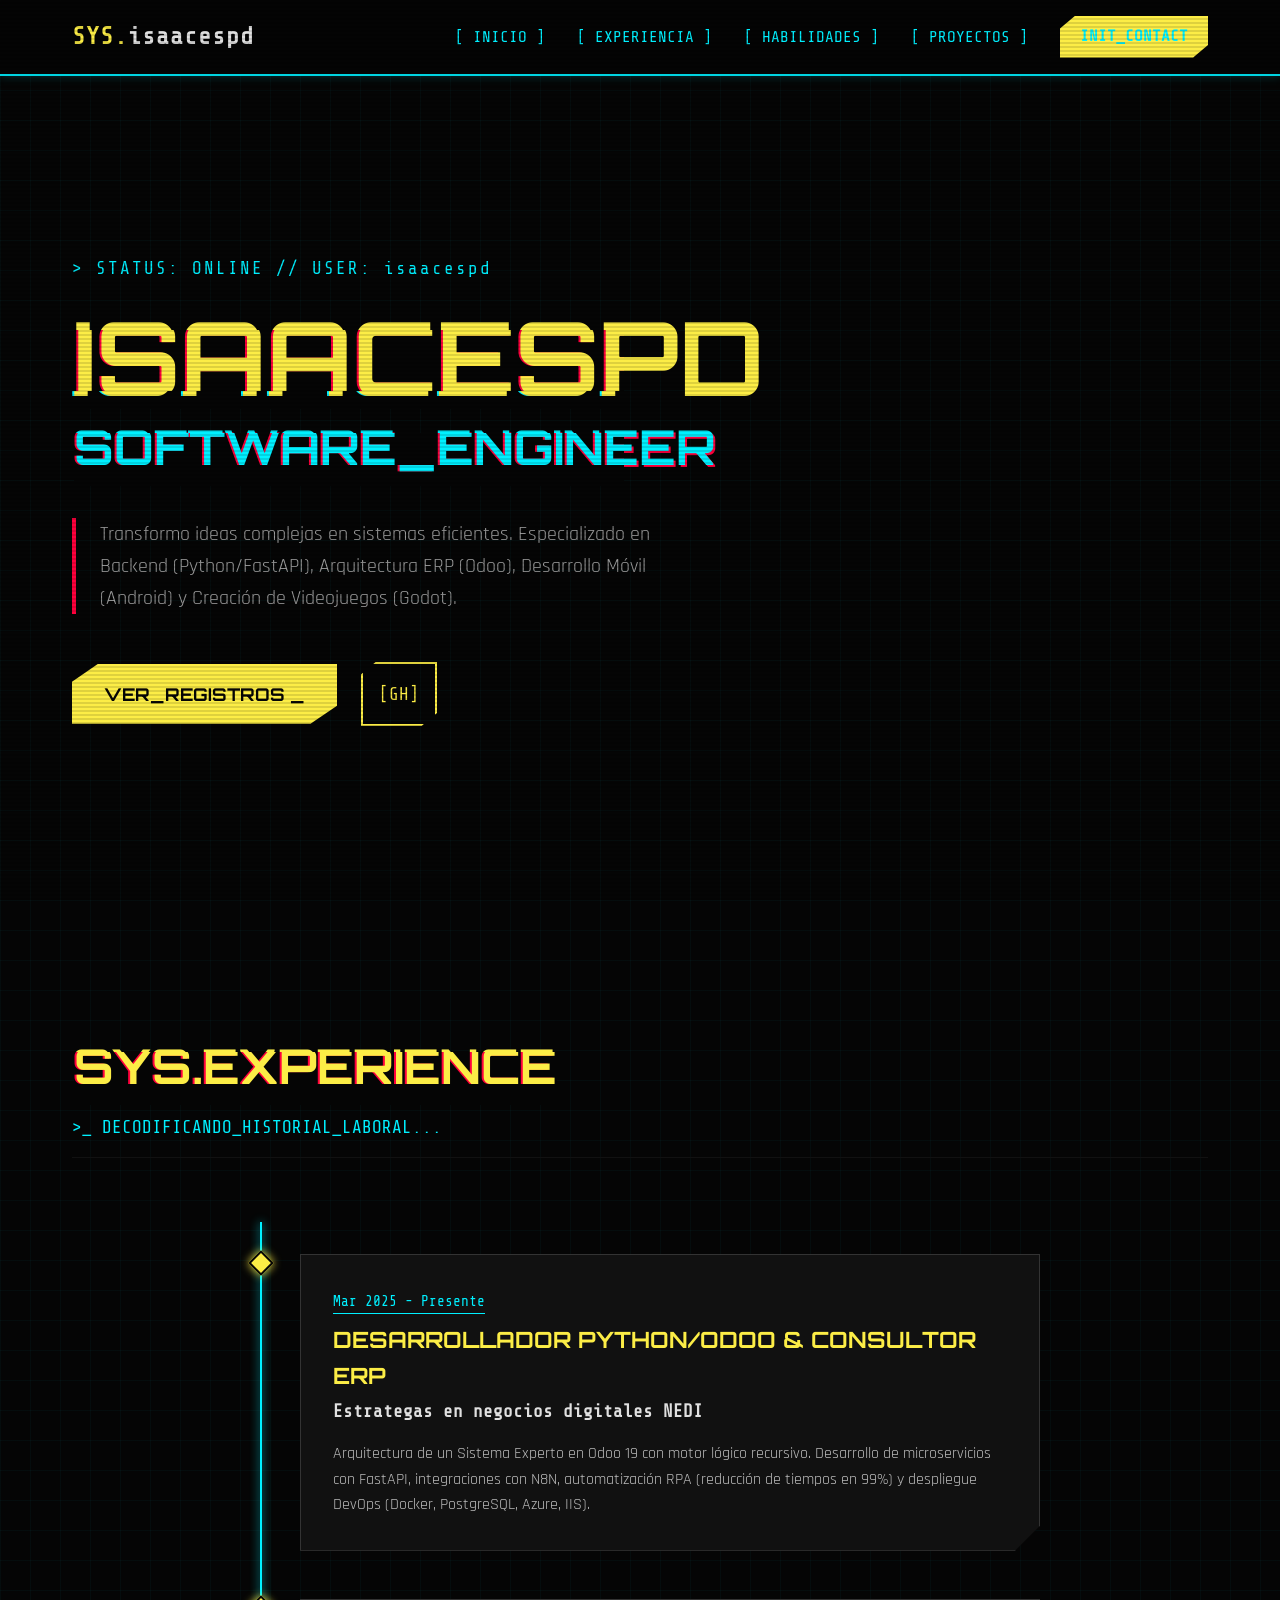
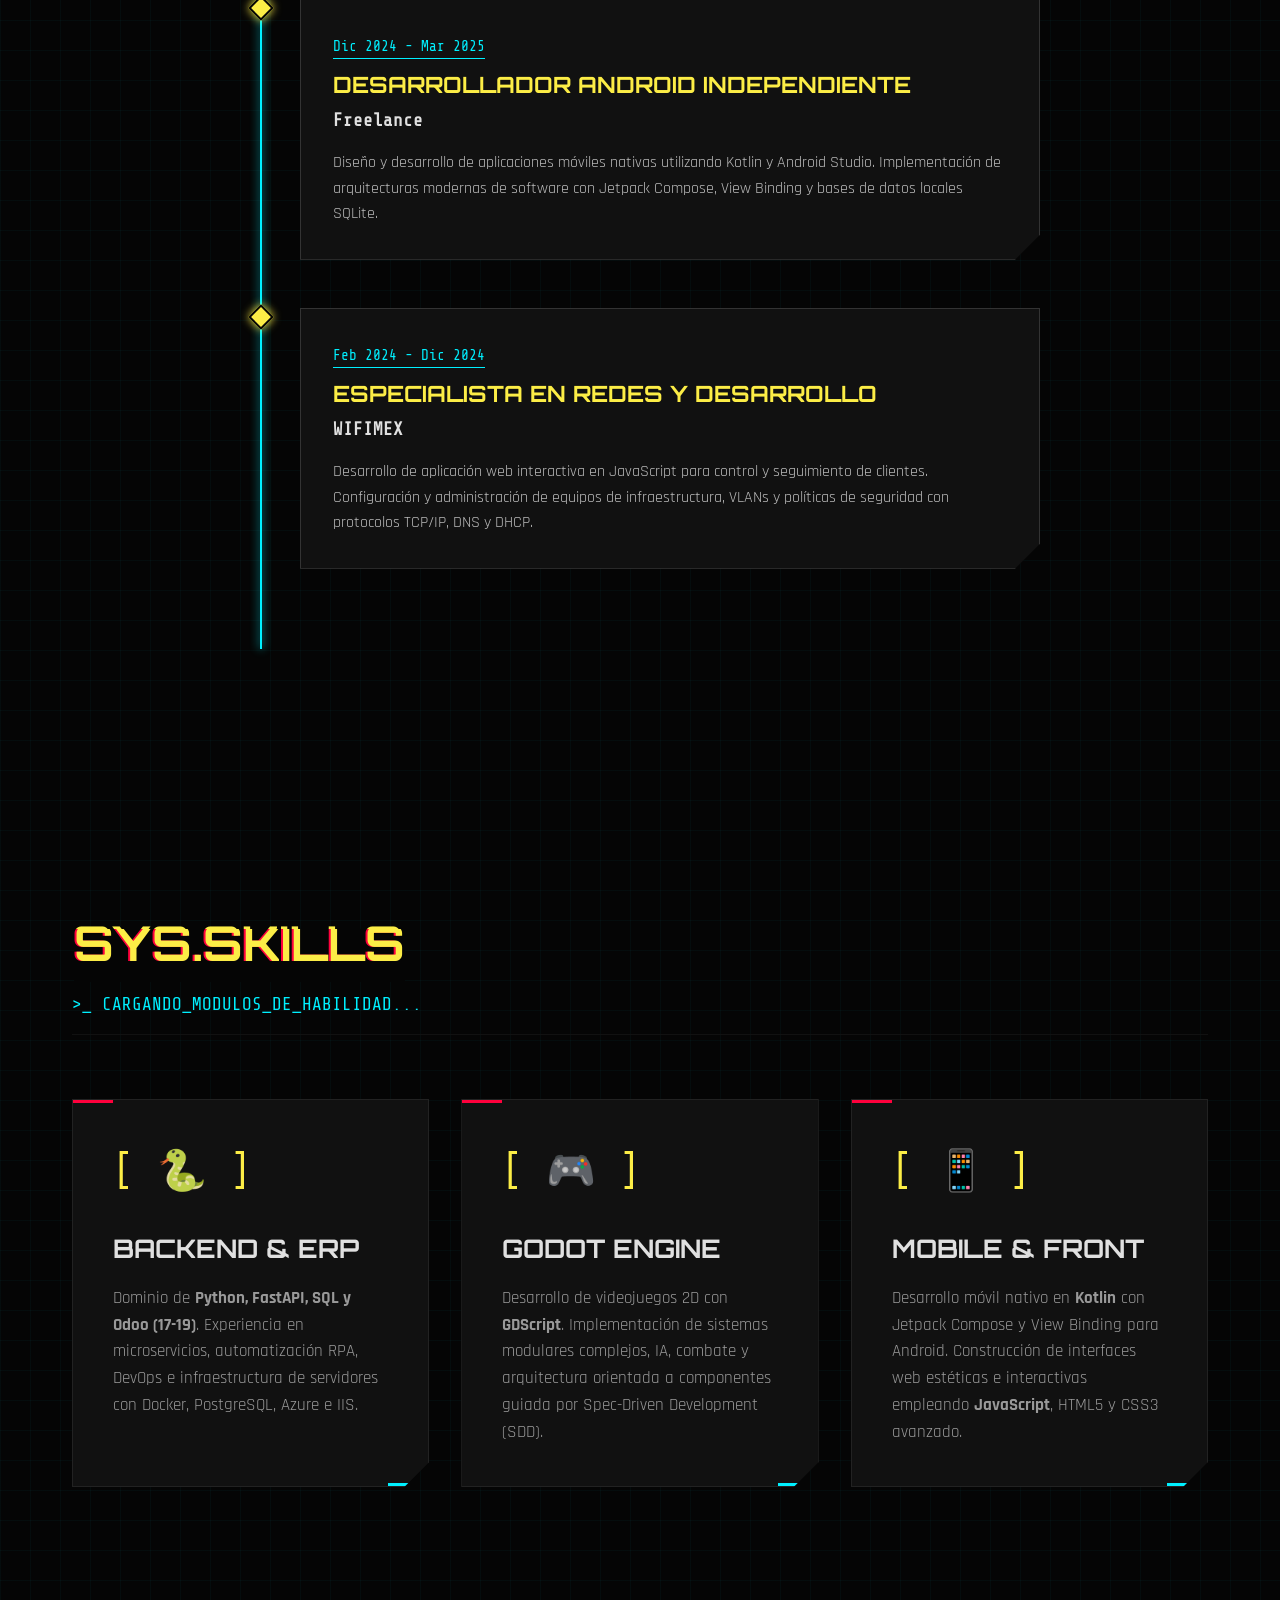
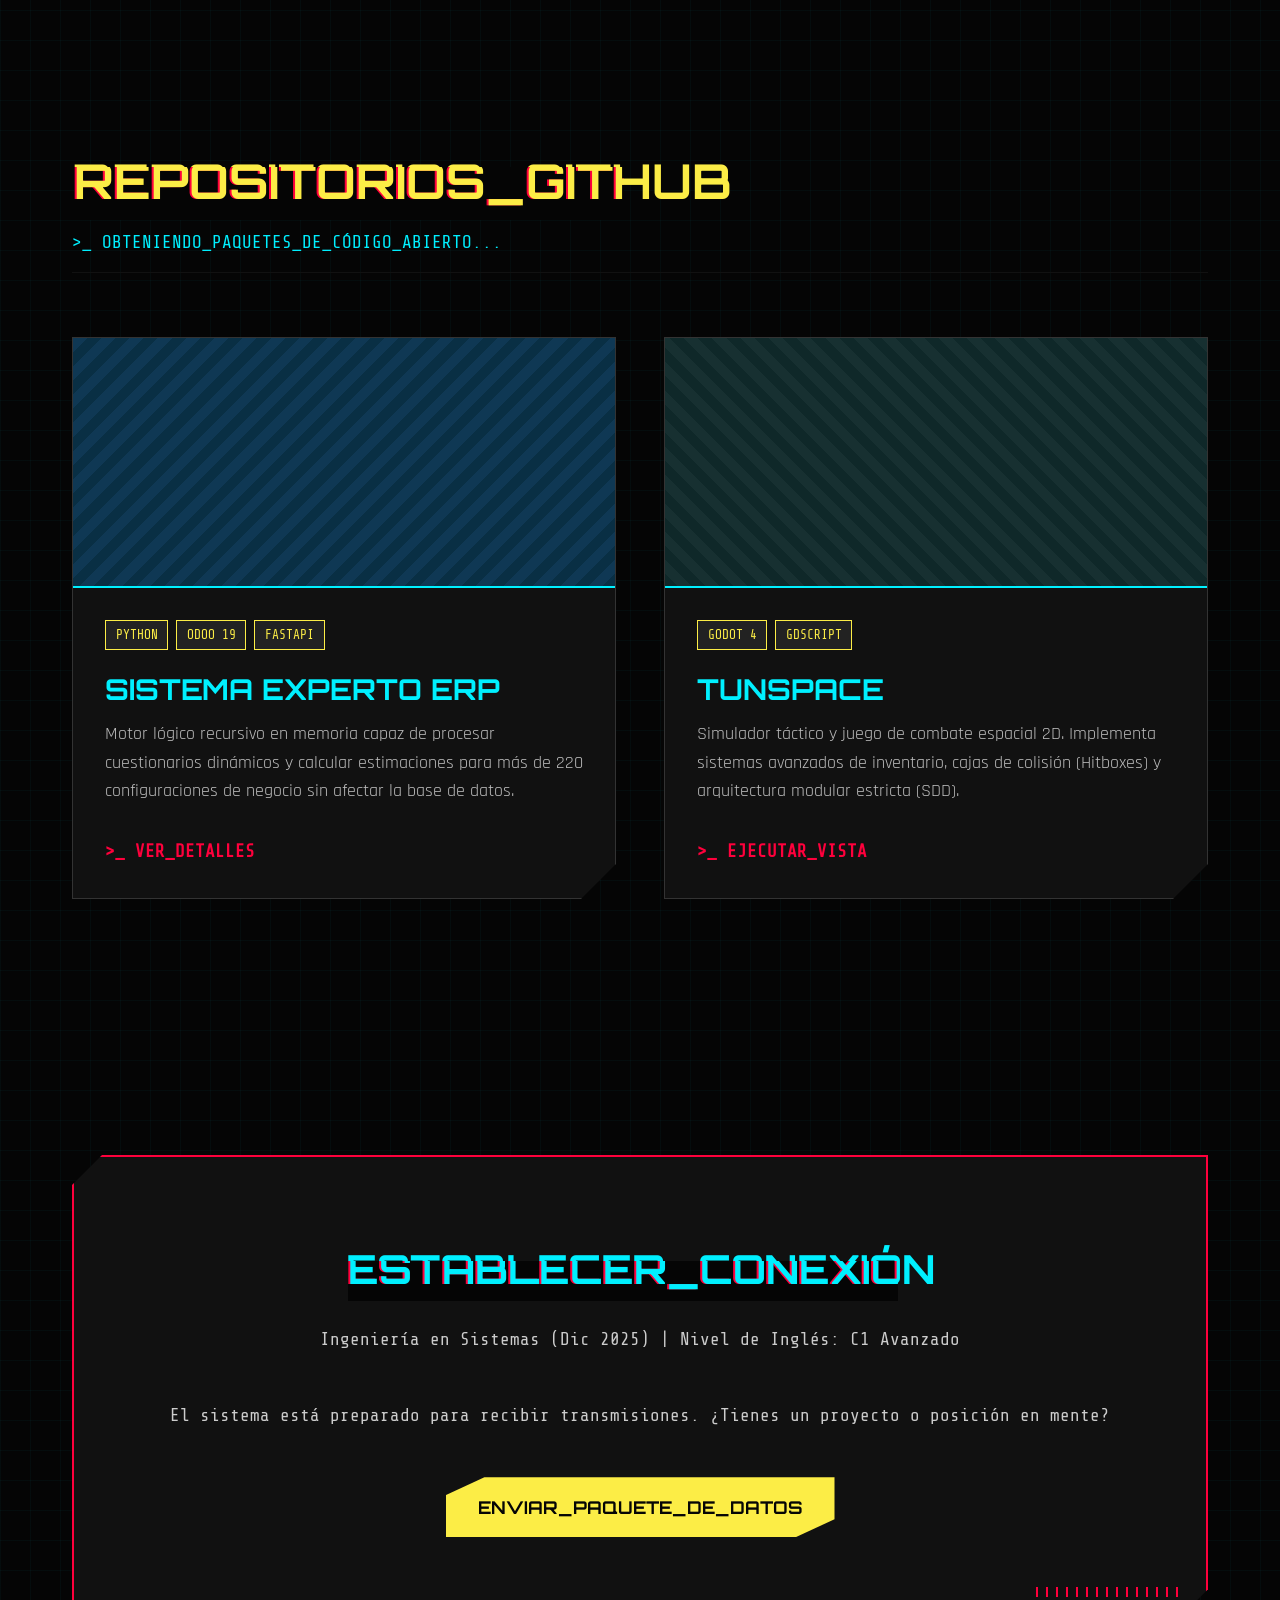
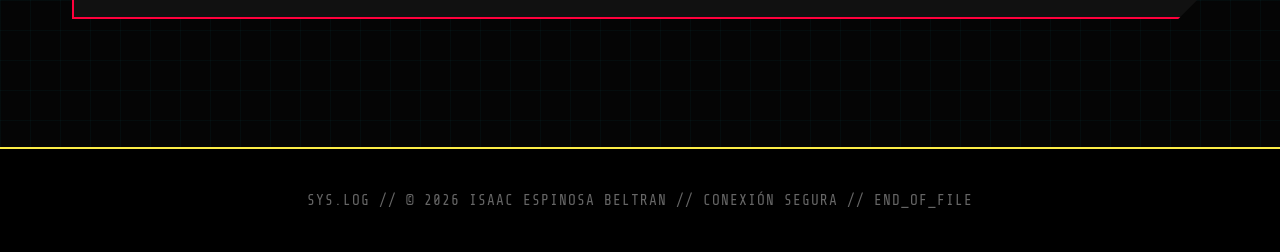
==== index.html @ fb13ff3a "Update GitHub profile link" ====
<!DOCTYPE html>
<html lang="es">
<head>
    <meta charset="UTF-8">
    <meta name="viewport" content="width=device-width, initial-scale=1.0">
    <title>Isaac Espinosa | SYS.PORTFOLIO</title>
    <meta name="description" content="Portafolio profesional de Isaac Espinosa Beltran, desarrollador de software. Cyberpunk edition.">
    <link rel="preconnect" href="https://fonts.googleapis.com">
    <link rel="preconnect" href="https://fonts.gstatic.com" crossorigin>
    <link href="https://fonts.googleapis.com/css2?family=Orbitron:wght@400;700;900&family=Rajdhani:wght@400;500;600;700&family=Share+Tech+Mono&display=swap" rel="stylesheet">
    <link rel="stylesheet" href="style.css">
</head>
<body>
    <!-- Overlay de terminal -->
    <div class="scanlines"></div>

    <!-- Navegación -->
    <nav class="navbar">
        <div class="nav-content">
            <a href="#" class="logo">SYS.<span>isaacespd</span></a>
            <ul class="nav-links">
                <li><a href="#inicio">[ INICIO ]</a></li>
                <li><a href="#experiencia">[ EXPERIENCIA ]</a></li>
                <li><a href="#habilidades">[ HABILIDADES ]</a></li>
                <li><a href="#proyectos">[ PROYECTOS ]</a></li>
                <li><a href="#contacto" class="btn-cyberpunk btn-small">INIT_CONTACT</a></li>
            </ul>
        </div>
    </nav>

    <main>
        <!-- Sección Hero -->
        <section id="inicio" class="hero">
            <div class="hero-content fade-in">
                <div class="terminal-badge">> STATUS: ONLINE // USER: isaacespd</div>
                <h1 class="hero-title glitch" data-text="isaacespd">isaacespd</h1>
                <h2 class="hero-subtitle glitch" data-text="Software_Engineer">Software_Engineer</h2>
                <p class="hero-desc">Transformo ideas complejas en sistemas eficientes. Especializado en Backend (Python/FastAPI), Arquitectura ERP (Odoo), Desarrollo Móvil (Android) y Creación de Videojuegos (Godot).</p>
                <div class="hero-actions">
                    <a href="#experiencia" class="btn-cyberpunk">VER_REGISTROS <span class="blinking-cursor">_</span></a>
                    <a href="https://github.com/Isaacespd" target="_blank" class="btn-icon">
                        [GH]
                    </a>
                </div>
            </div>
        </section>

        <!-- Sección Experiencia -->
        <section id="experiencia" class="section">
            <div class="section-header fade-in">
                <h2 class="glitch" data-text="SYS.EXPERIENCE">SYS.EXPERIENCE</h2>
                <p>>_ DECODIFICANDO_HISTORIAL_LABORAL...</p>
            </div>
            
            <div class="timeline">
                <!-- Exp 1 -->
                <div class="timeline-item fade-in">
                    <div class="timeline-dot"></div>
                    <div class="timeline-content">
                        <span class="timeline-date">Mar 2025 - Presente</span>
                        <h3>Desarrollador Python/Odoo & Consultor ERP</h3>
                        <h4>Estrategas en negocios digitales NEDI</h4>
                        <p>Arquitectura de un Sistema Experto en Odoo 19 con motor lógico recursivo. Desarrollo de microservicios con FastAPI, integraciones con N8N, automatización RPA (reducción de tiempos en 99%) y despliegue DevOps (Docker, PostgreSQL, Azure, IIS).</p>
                    </div>
                </div>
                
                <!-- Exp 2 -->
                <div class="timeline-item fade-in">
                    <div class="timeline-dot"></div>
                    <div class="timeline-content">
                        <span class="timeline-date">Dic 2024 - Mar 2025</span>
                        <h3>Desarrollador Android Independiente</h3>
                        <h4>Freelance</h4>
                        <p>Diseño y desarrollo de aplicaciones móviles nativas utilizando Kotlin y Android Studio. Implementación de arquitecturas modernas de software con Jetpack Compose, View Binding y bases de datos locales SQLite.</p>
                    </div>
                </div>

                <!-- Exp 3 -->
                <div class="timeline-item fade-in">
                    <div class="timeline-dot"></div>
                    <div class="timeline-content">
                        <span class="timeline-date">Feb 2024 - Dic 2024</span>
                        <h3>Especialista en Redes y Desarrollo</h3>
                        <h4>WIFIMEX</h4>
                        <p>Desarrollo de aplicación web interactiva en JavaScript para control y seguimiento de clientes. Configuración y administración de equipos de infraestructura, VLANs y políticas de seguridad con protocolos TCP/IP, DNS y DHCP.</p>
                    </div>
                </div>
            </div>
        </section>

        <!-- Sección Habilidades -->
        <section id="habilidades" class="section">
            <div class="section-header fade-in">
                <h2 class="glitch" data-text="SYS.SKILLS">SYS.SKILLS</h2>
                <p>>_ CARGANDO_MODULOS_DE_HABILIDAD...</p>
            </div>
            
            <div class="skills-grid">
                <div class="skill-card fade-in">
                    <div class="card-deco-top"></div>
                    <div class="skill-icon">[ 🐍 ]</div>
                    <h3>Backend & ERP</h3>
                    <p>Dominio de <strong>Python, FastAPI, SQL y Odoo (17-19)</strong>. Experiencia en microservicios, automatización RPA, DevOps e infraestructura de servidores con Docker, PostgreSQL, Azure e IIS.</p>
                    <div class="card-deco-bottom"></div>
                </div>
                <div class="skill-card fade-in" style="transition-delay: 0.1s;">
                    <div class="card-deco-top"></div>
                    <div class="skill-icon">[ 🎮 ]</div>
                    <h3>Godot Engine</h3>
                    <p>Desarrollo de videojuegos 2D con <strong>GDScript</strong>. Implementación de sistemas modulares complejos, IA, combate y arquitectura orientada a componentes guiada por Spec-Driven Development (SDD).</p>
                    <div class="card-deco-bottom"></div>
                </div>
                <div class="skill-card fade-in" style="transition-delay: 0.2s;">
                    <div class="card-deco-top"></div>
                    <div class="skill-icon">[ 📱 ]</div>
                    <h3>Mobile & Front</h3>
                    <p>Desarrollo móvil nativo en <strong>Kotlin</strong> con Jetpack Compose y View Binding para Android. Construcción de interfaces web estéticas e interactivas empleando <strong>JavaScript</strong>, HTML5 y CSS3 avanzado.</p>
                    <div class="card-deco-bottom"></div>
                </div>
            </div>
        </section>

        <!-- Sección Proyectos -->
        <section id="proyectos" class="section">
            <div class="section-header fade-in">
                <h2 class="glitch" data-text="REPOSITORIOS_GITHUB">REPOSITORIOS_GITHUB</h2>
                <p>>_ OBTENIENDO_PAQUETES_DE_CÓDIGO_ABIERTO...</p>
            </div>
            
            <div class="projects-grid">
                <!-- Proyecto 1 (Odoo) -->
                <div class="project-card fade-in">
                    <div class="project-img bg-cyberpunk-alt">
                        <div class="overlay-scan"></div>
                    </div>
                    <div class="project-info">
                        <div class="project-tags">
                            <span class="tag">PYTHON</span>
                            <span class="tag">ODOO 19</span>
                            <span class="tag">FASTAPI</span>
                        </div>
                        <h3>Sistema Experto ERP</h3>
                        <p>Motor lógico recursivo en memoria capaz de procesar cuestionarios dinámicos y calcular estimaciones para más de 220 configuraciones de negocio sin afectar la base de datos.</p>
                        <a href="#experiencia" class="project-link">>_ VER_DETALLES</a>
                    </div>
                </div>

                <!-- Proyecto 2 (Tunspace) -->
                <div class="project-card fade-in" style="transition-delay: 0.1s;">
                    <div class="project-img bg-cyberpunk">
                        <div class="overlay-scan"></div>
                    </div>
                    <div class="project-info">
                        <div class="project-tags">
                            <span class="tag">GODOT 4</span>
                            <span class="tag">GDSCRIPT</span>
                        </div>
                        <h3>Tunspace</h3>
                        <p>Simulador táctico y juego de combate espacial 2D. Implementa sistemas avanzados de inventario, cajas de colisión (Hitboxes) y arquitectura modular estricta (SDD).</p>
                        <a href="https://github.com/" target="_blank" class="project-link">>_ EJECUTAR_VISTA</a>
                    </div>
                </div>
            </div>
        </section>

        <!-- Sección Contacto -->
        <section id="contacto" class="section">
            <div class="contact-card fade-in">
                <h2 class="glitch" data-text="ESTABLECER_CONEXIÓN">ESTABLECER_CONEXIÓN</h2>
                <p>Ingeniería en Sistemas (Dic 2025) | Nivel de Inglés: C1 Avanzado</p>
                <p>El sistema está preparado para recibir transmisiones. ¿Tienes un proyecto o posición en mente?</p>
                <a href="mailto:isaacespinosabel@gmail.com" class="btn-cyberpunk">ENVIAR_PAQUETE_DE_DATOS</a>
                <div class="deco-lines"></div>
            </div>
        </section>
    </main>

    <footer>
        <p>SYS.LOG // &copy; 2026 ISAAC ESPINOSA BELTRAN // CONEXIÓN SEGURA // END_OF_FILE</p>
    </footer>

    <script src="script.js"></script>
</body>
</html>
---- style.css ----
:root {
    /* Paleta Cyberpunk */
    --cp-yellow: #fced46; /* Cyberpunk Yellow */
    --cp-blue: #00f0ff; /* Neon Blue */
    --cp-red: #ff003c;  /* Neon Red/Pink */
    --cp-dark: #050505; /* Black */
    --cp-gray: #111111;
    --cp-text: #e0e0e0;
    
    /* Tipografías */
    --font-heading: 'Orbitron', sans-serif;
    --font-body: 'Rajdhani', sans-serif;
    --font-mono: 'Share Tech Mono', monospace;
    
    --transition: all 0.25s ease-out;
}

* {
    margin: 0;
    padding: 0;
    box-sizing: border-box;
}

html {
    scroll-behavior: smooth;
    background-color: var(--cp-dark);
}

body {
    background-color: var(--cp-dark);
    color: var(--cp-text);
    font-family: var(--font-body);
    font-size: 1.1rem;
    line-height: 1.6;
    overflow-x: hidden;
    position: relative;
    /* Patrón de cuadrícula de fondo */
    background-image: 
        linear-gradient(rgba(0, 240, 255, 0.03) 1px, transparent 1px),
        linear-gradient(90deg, rgba(0, 240, 255, 0.03) 1px, transparent 1px);
    background-size: 30px 30px;
}

/* Efecto de TV CTR (Scanlines) */
.scanlines {
    position: fixed;
    top: 0;
    left: 0;
    width: 100vw;
    height: 100vh;
    background: linear-gradient(to bottom, rgba(255,255,255,0), rgba(255,255,255,0) 50%, rgba(0,0,0,0.15) 50%, rgba(0,0,0,0.15));
    background-size: 100% 4px;
    z-index: 9999;
    pointer-events: none;
    opacity: 0.8;
}

/* Tipografía Básica */
h1, h2, h3 {
    font-family: var(--font-heading);
    text-transform: uppercase;
    color: var(--cp-text);
}

/* Efecto Glitch para Texto */
.glitch {
    position: relative;
    display: inline-block;
}

.glitch::before, .glitch::after {
    content: attr(data-text);
    position: absolute;
    top: 0;
    left: 0;
    width: 100%;
    height: 100%;
    background: var(--cp-dark);
}

.glitch::before {
    left: 2px;
    text-shadow: -2px 0 var(--cp-red);
    clip: rect(24px, 550px, 90px, 0);
    animation: glitch-anim 3s infinite linear alternate-reverse;
}

.glitch::after {
    left: -2px;
    text-shadow: -2px 0 var(--cp-blue);
    clip: rect(85px, 550px, 140px, 0);
    animation: glitch-anim 2.5s infinite linear alternate-reverse;
}

@keyframes glitch-anim {
    0% { clip: rect(20px, 9999px, 91px, 0); }
    5% { clip: rect(62px, 9999px, 12px, 0); }
    10% { clip: rect(100px, 9999px, 83px, 0); }
    15% { clip: rect(4px, 9999px, 10px, 0); }
    20% { clip: rect(72px, 9999px, 35px, 0); }
    25% { clip: rect(100px, 9999px, 53px, 0); }
    30% { clip: rect(25px, 9999px, 20px, 0); }
    35% { clip: rect(49px, 9999px, 60px, 0); }
    40% { clip: rect(12px, 9999px, 73px, 0); }
    45% { clip: rect(85px, 9999px, 2px, 0); }
    50% { clip: rect(51px, 9999px, 93px, 0); }
    55% { clip: rect(31px, 9999px, 12px, 0); }
    60% { clip: rect(74px, 9999px, 50px, 0); }
    65% { clip: rect(6px, 9999px, 85px, 0); }
    70% { clip: rect(43px, 9999px, 23px, 0); }
    75% { clip: rect(98px, 9999px, 18px, 0); }
    80% { clip: rect(15px, 9999px, 72px, 0); }
    85% { clip: rect(55px, 9999px, 49px, 0); }
    90% { clip: rect(100px, 9999px, 30px, 0); }
    95% { clip: rect(33px, 9999px, 55px, 0); }
    100% { clip: rect(66px, 9999px, 70px, 0); }
}

/* Barra de Navegación */
.navbar {
    position: fixed;
    top: 0;
    left: 0;
    width: 100%;
    padding: 1rem 0;
    z-index: 1000;
    background: rgba(5, 5, 5, 0.95);
    border-bottom: 2px solid var(--cp-blue);
    box-shadow: 0 0 10px rgba(0, 240, 255, 0.2);
}

.nav-content {
    max-width: 1200px;
    margin: 0 auto;
    padding: 0 2rem;
    display: flex;
    justify-content: space-between;
    align-items: center;
}

.logo {
    font-family: var(--font-mono);
    font-size: 1.5rem;
    font-weight: 700;
    color: var(--cp-yellow);
    text-decoration: none;
    letter-spacing: 1px;
}

.logo span {
    color: var(--cp-text);
}

.nav-links {
    display: flex;
    gap: 2rem;
    list-style: none;
    align-items: center;
}

.nav-links a {
    font-family: var(--font-mono);
    color: var(--cp-blue);
    text-decoration: none;
    font-size: 1rem;
    transition: var(--transition);
}

.nav-links a:hover {
    color: var(--cp-yellow);
    text-shadow: 0 0 8px var(--cp-yellow);
}

/* Botones Cyberpunk con Clip-Path */
.btn-cyberpunk {
    display: inline-block;
    padding: 1rem 2rem;
    font-family: var(--font-heading);
    font-weight: 700;
    font-size: 1.1rem;
    color: var(--cp-dark);
    background-color: var(--cp-yellow);
    text-decoration: none;
    text-transform: uppercase;
    position: relative;
    border: none;
    cursor: pointer;
    clip-path: polygon(10% 0, 100% 0, 100% 70%, 90% 100%, 0 100%, 0 30%);
    transition: background-color 0.2s ease, transform 0.2s ease;
}

.btn-cyberpunk:hover {
    background-color: var(--cp-blue);
    transform: translate(-2px, -2px);
}

.btn-small {
    padding: 0.5rem 1.25rem;
    font-size: 0.9rem;
}

/* Decoración pseudo-elemento del botón */
.btn-cyberpunk::after {
    content: 'R26';
    position: absolute;
    bottom: -15px;
    right: 0;
    font-family: var(--font-mono);
    font-size: 0.6rem;
    color: var(--cp-yellow);
}

.btn-icon {
    display: inline-flex;
    align-items: center;
    justify-content: center;
    padding: 1rem;
    font-family: var(--font-mono);
    color: var(--cp-yellow);
    background: transparent;
    border: 2px solid var(--cp-yellow);
    text-decoration: none;
    clip-path: polygon(20% 0, 100% 0, 100% 80%, 80% 100%, 0 100%, 0 20%);
    transition: var(--transition);
}

.btn-icon:hover {
    background: var(--cp-yellow);
    color: var(--cp-dark);
}

/* Layout Principal */
main {
    max-width: 1200px;
    margin: 0 auto;
    padding: 0 2rem;
}

.section {
    padding: 8rem 0;
    position: relative;
}

/* Sección Hero */
.hero {
    min-height: 100vh;
    display: flex;
    align-items: center;
    padding-top: 5rem;
    position: relative;
}

.hero-content {
    max-width: 800px;
    position: relative;
    z-index: 10;
}

.terminal-badge {
    font-family: var(--font-mono);
    color: var(--cp-blue);
    margin-bottom: 1.5rem;
    font-size: 1.1rem;
    letter-spacing: 2px;
}

.hero-title {
    font-size: clamp(4rem, 8vw, 6.5rem);
    color: var(--cp-yellow);
    margin-bottom: 0;
    line-height: 1;
}

.hero-subtitle {
    font-size: clamp(2rem, 4vw, 3rem);
    color: var(--cp-blue);
    margin-bottom: 2rem;
    text-shadow: 2px 2px 0px var(--cp-red);
}

.hero-desc {
    font-size: 1.25rem;
    color: #a0a0a0;
    margin-bottom: 3rem;
    max-width: 600px;
    border-left: 4px solid var(--cp-red);
    padding-left: 1.5rem;
}

.hero-actions {
    display: flex;
    gap: 1.5rem;
    align-items: center;
}

.blinking-cursor {
    animation: blink 1s step-end infinite;
}

@keyframes blink {
    50% { opacity: 0; }
}

/* Sección Habilidades */
.section-header {
    margin-bottom: 4rem;
    border-bottom: 1px solid var(--cp-gray);
    padding-bottom: 1rem;
}

.section-header h2 {
    font-size: 3rem;
    color: var(--cp-yellow);
}

.section-header p {
    font-family: var(--font-mono);
    color: var(--cp-blue);
    margin-top: 0.5rem;
    font-size: 1.1rem;
}

.skills-grid {
    display: grid;
    grid-template-columns: repeat(auto-fit, minmax(300px, 1fr));
    gap: 2rem;
}

.skill-card {
    background: var(--cp-gray);
    padding: 2.5rem;
    position: relative;
    border: 1px solid #222;
    clip-path: polygon(0 0, 100% 0, 100% calc(100% - 25px), calc(100% - 25px) 100%, 0 100%);
    transition: var(--transition);
}

.skill-card:hover {
    border-color: var(--cp-blue);
    background: #151515;
    box-shadow: inset 0 0 15px rgba(0, 240, 255, 0.1);
}

.card-deco-top {
    position: absolute;
    top: 0; left: 0; width: 40px; height: 3px;
    background: var(--cp-red);
}

.card-deco-bottom {
    position: absolute;
    bottom: 0; right: 0; width: 40px; height: 3px;
    background: var(--cp-blue);
}

.skill-icon {
    font-family: var(--font-mono);
    font-size: 2.5rem;
    color: var(--cp-yellow);
    margin-bottom: 1.5rem;
}

.skill-card h3 {
    font-size: 1.6rem;
    margin-bottom: 1rem;
    color: var(--cp-text);
}

.skill-card p {
    color: #999;
    font-size: 1.05rem;
}

/* Sección Proyectos */
.projects-grid {
    display: grid;
    grid-template-columns: repeat(auto-fit, minmax(400px, 1fr));
    gap: 3rem;
}

.project-card {
    background: var(--cp-gray);
    position: relative;
    border: 1px solid #333;
    clip-path: polygon(0 0, 100% 0, 100% calc(100% - 35px), calc(100% - 35px) 100%, 0 100%);
    transition: var(--transition);
}

.project-card:hover {
    border-color: var(--cp-yellow);
    transform: translateY(-5px);
}

.project-img {
    width: 100%;
    height: 250px;
    position: relative;
    overflow: hidden;
}

/* Placeholder Patterns */
.bg-cyberpunk {
    background: repeating-linear-gradient(45deg, #111, #111 10px, #1a1a1a 10px, #1a1a1a 20px);
}

.bg-cyberpunk-alt {
    background: repeating-linear-gradient(-45deg, #0a192f, #0a192f 10px, #112240 10px, #112240 20px);
}

.overlay-scan {
    position: absolute;
    top: 0; left: 0; width: 100%; height: 100%;
    background: rgba(0, 240, 255, 0.1);
    border-bottom: 2px solid var(--cp-blue);
}

.project-info {
    padding: 2rem;
}

.project-tags {
    display: flex;
    gap: 0.5rem;
    margin-bottom: 1rem;
}

.tag {
    font-family: var(--font-mono);
    font-size: 0.8rem;
    padding: 0.25rem 0.6rem;
    background: #222;
    color: var(--cp-yellow);
    border: 1px solid var(--cp-yellow);
}

.project-info h3 {
    font-size: 1.8rem;
    margin-bottom: 0.5rem;
    color: var(--cp-blue);
}

.project-info p {
    color: #bbb;
    margin-bottom: 2rem;
}

.project-link {
    font-family: var(--font-mono);
    color: var(--cp-red);
    text-decoration: none;
    font-weight: bold;
    display: inline-block;
    transition: var(--transition);
}

.project-link:hover {
    color: var(--cp-yellow);
    text-shadow: 0 0 8px var(--cp-yellow);
}

/* Sección Contacto */
.contact-card {
    background: var(--cp-gray);
    border: 2px solid var(--cp-red);
    padding: 5rem 2rem;
    text-align: center;
    position: relative;
    clip-path: polygon(30px 0, 100% 0, 100% calc(100% - 30px), calc(100% - 30px) 100%, 0 100%, 0 30px);
}

.contact-card h2 {
    font-size: 2.5rem;
    color: var(--cp-blue);
    margin-bottom: 1.5rem;
}

.contact-card p {
    font-family: var(--font-mono);
    color: #ccc;
    font-size: 1.1rem;
    margin-bottom: 3rem;
}

.deco-lines {
    position: absolute;
    bottom: 20px;
    right: 20px;
    width: 150px;
    height: 10px;
    background: repeating-linear-gradient(90deg, var(--cp-red), var(--cp-red) 2px, transparent 2px, transparent 10px);
}

/* Footer */
footer {
    background: #000;
    border-top: 2px solid var(--cp-yellow);
    padding: 2.5rem;
    text-align: center;
    font-family: var(--font-mono);
    color: #666;
    font-size: 0.9rem;
    letter-spacing: 1px;
}

/* Timeline de Experiencia */
.timeline {
    position: relative;
    max-width: 800px;
    margin: 0 auto;
    padding: 2rem 0;
}

.timeline::before {
    content: '';
    position: absolute;
    top: 0;
    left: 20px;
    height: 100%;
    width: 2px;
    background: var(--cp-blue);
    box-shadow: 0 0 10px var(--cp-blue);
}

.timeline-item {
    position: relative;
    padding-left: 60px;
    margin-bottom: 3rem;
}

.timeline-dot {
    position: absolute;
    left: 12px;
    top: 0;
    width: 18px;
    height: 18px;
    background: var(--cp-yellow);
    border: 2px solid var(--cp-dark);
    box-shadow: 0 0 10px var(--cp-yellow);
    transform: rotate(45deg);
}

.timeline-content {
    background: var(--cp-gray);
    padding: 2rem;
    border: 1px solid #333;
    clip-path: polygon(0 0, 100% 0, 100% calc(100% - 25px), calc(100% - 25px) 100%, 0 100%);
    transition: var(--transition);
}

.timeline-content:hover {
    border-color: var(--cp-red);
}

.timeline-date {
    display: inline-block;
    font-family: var(--font-mono);
    color: var(--cp-blue);
    font-size: 0.9rem;
    margin-bottom: 0.5rem;
    border-bottom: 1px solid var(--cp-blue);
}

.timeline-content h3 {
    color: var(--cp-yellow);
    font-size: 1.4rem;
    margin-bottom: 0.2rem;
}

.timeline-content h4 {
    color: var(--cp-text);
    font-size: 1.1rem;
    margin-bottom: 1rem;
    font-family: var(--font-mono);
}

.timeline-content p {
    color: #bbb;
    font-size: 1rem;
}

/* Animaciones y utilidades (Scroll Reveal) */
.fade-in {
    opacity: 0;
    transform: translateY(20px);
    transition: opacity 0.6s ease-out, transform 0.6s ease-out;
}

.fade-in.visible {
    opacity: 1;
    transform: translateY(0);
}

/* Responsivo */
@media (max-width: 768px) {
    .nav-links {
        display: none; /* Ideal para añadir menú lateral después */
    }
    
    .hero-title {
        font-size: 3rem;
    }
    
    .hero-subtitle {
        font-size: 1.8rem;
    }
    
    .section {
        padding: 5rem 0;
    }
    
    .projects-grid {
        grid-template-columns: 1fr;
    }
    
    .hero-actions {
        flex-direction: column;
        align-items: flex-start;
    }
}
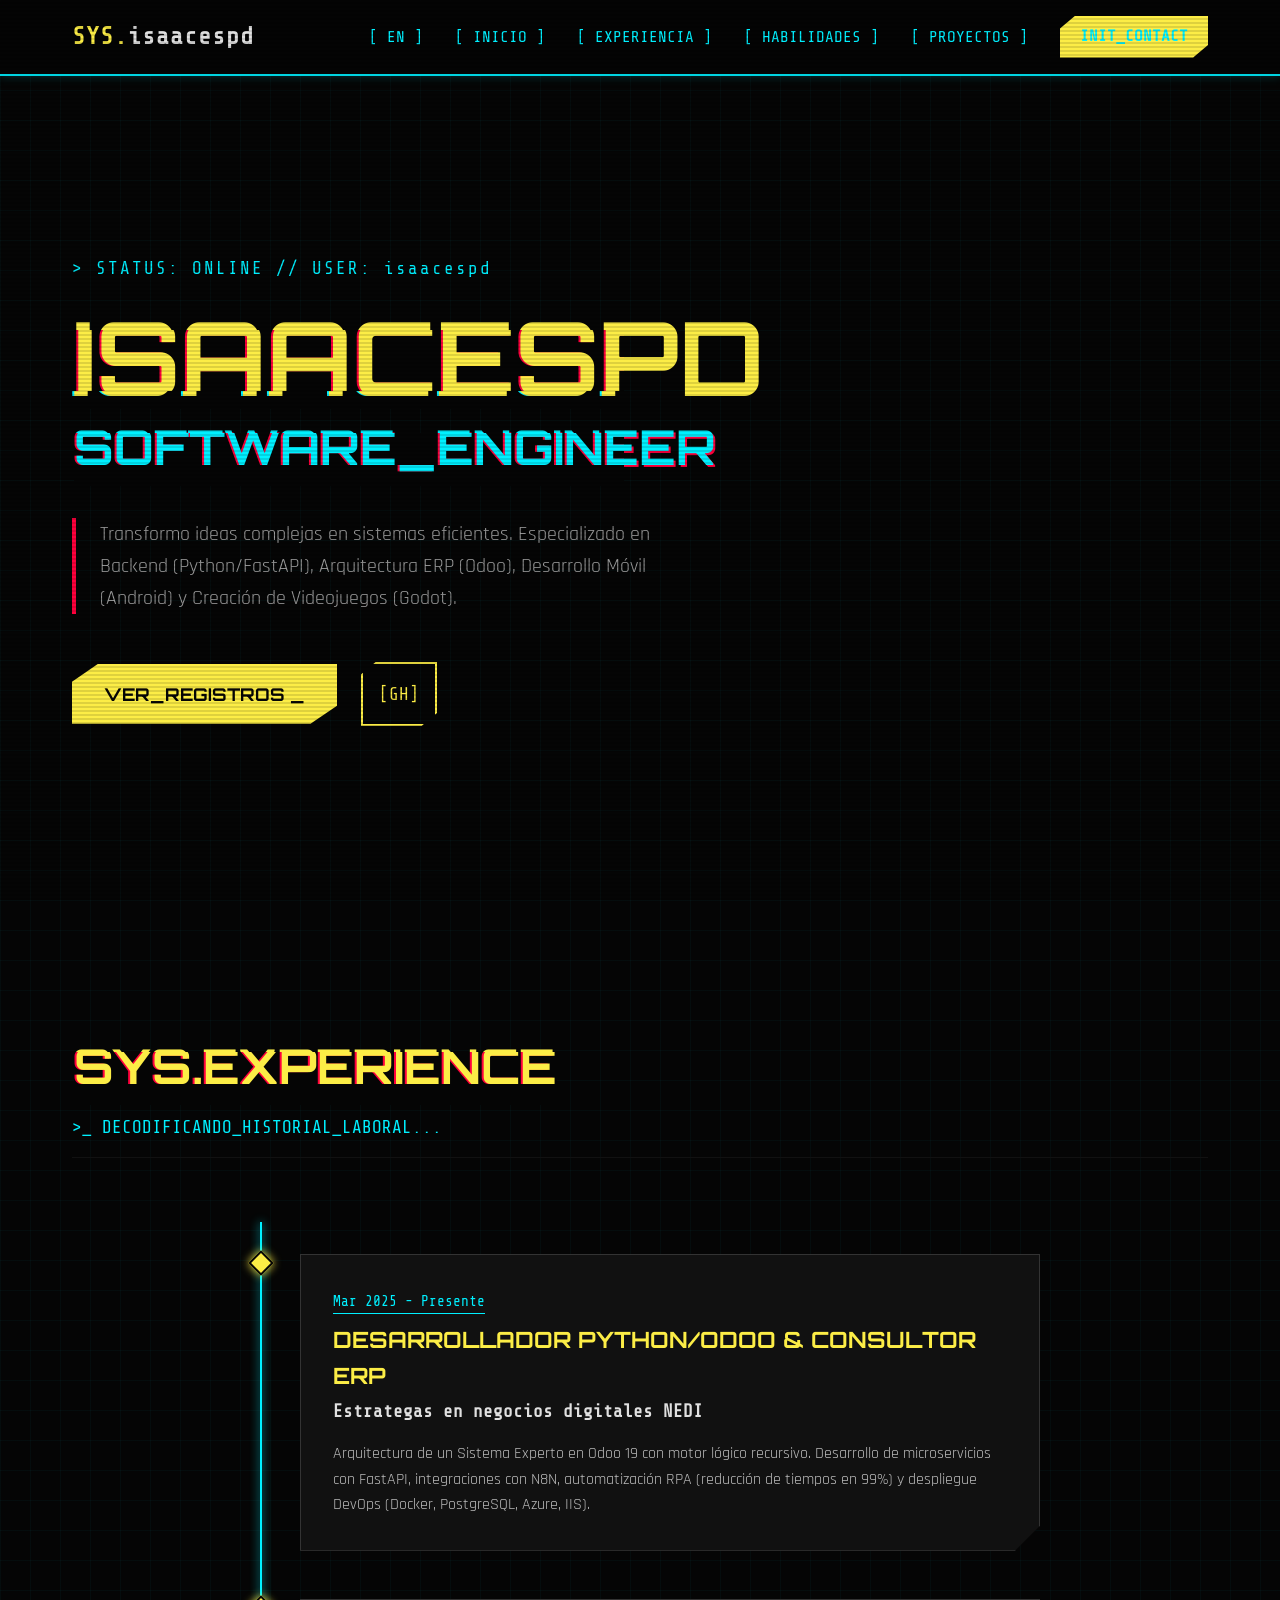
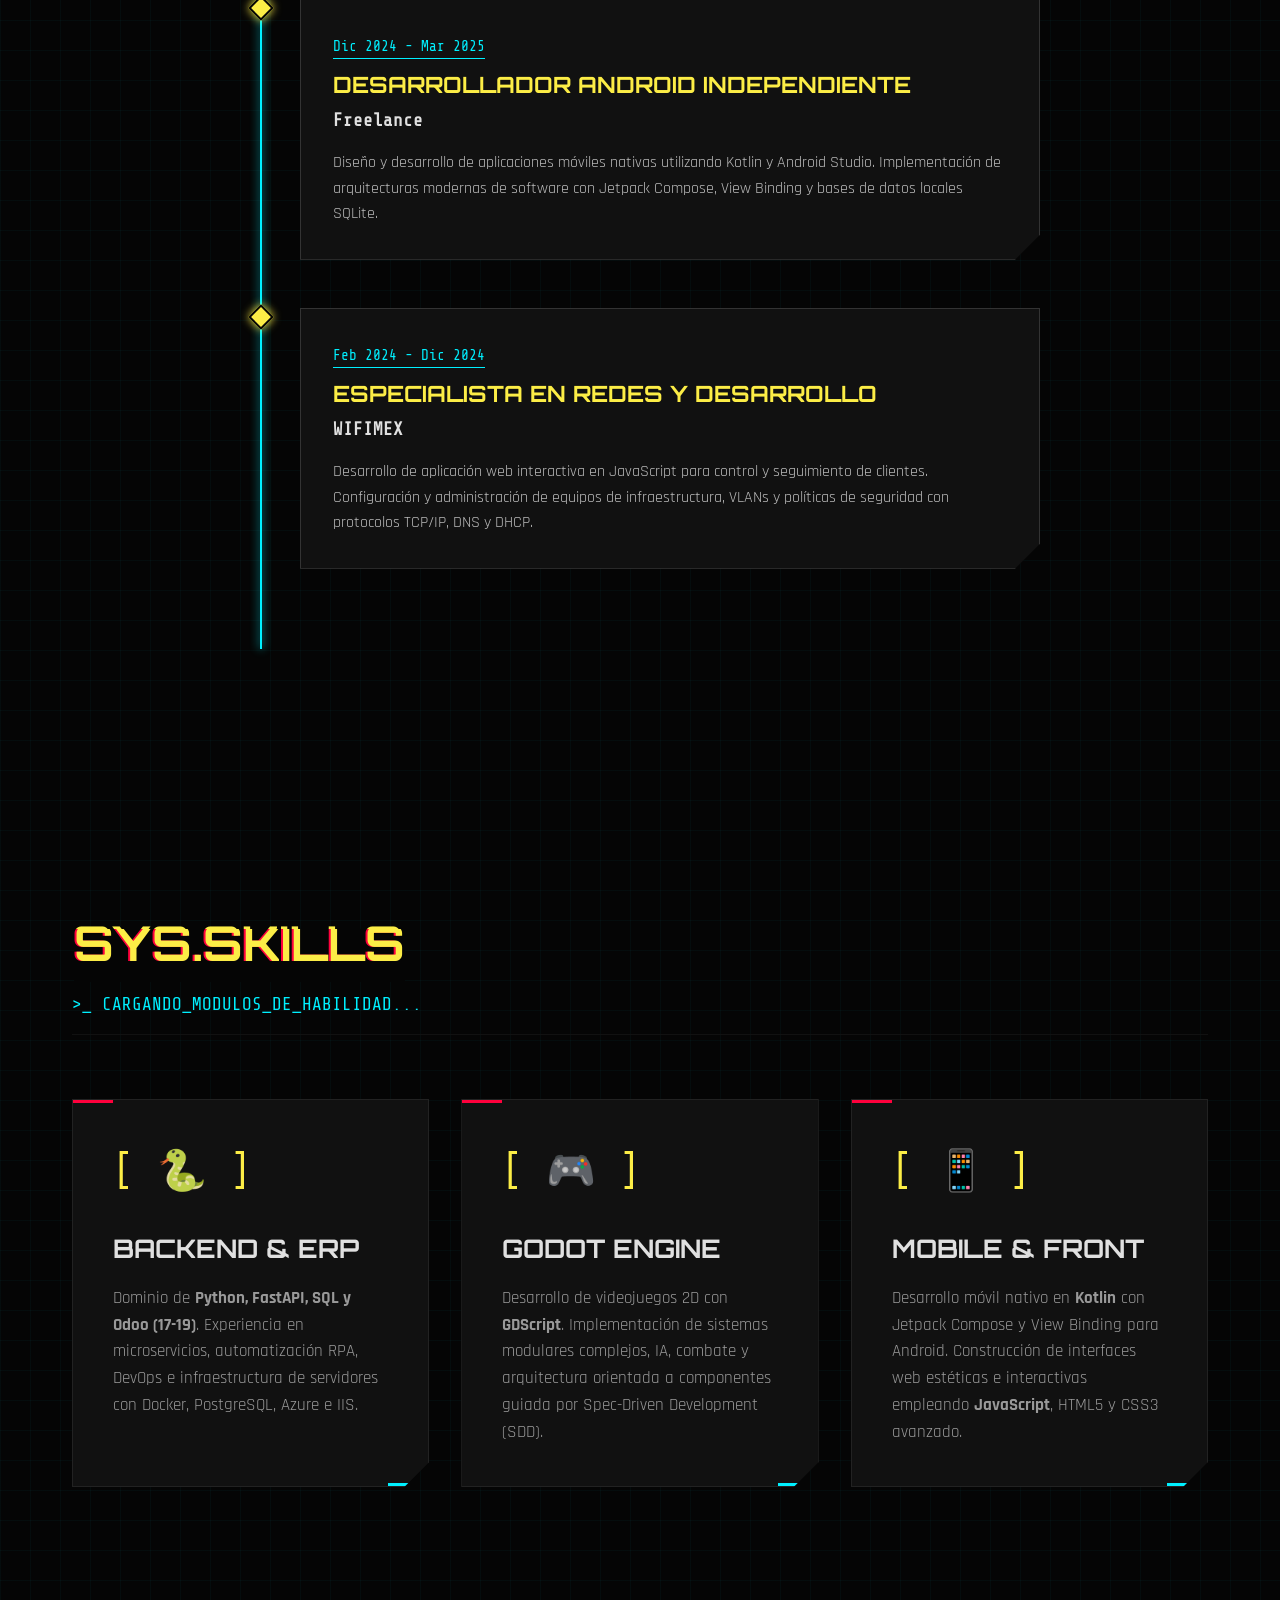
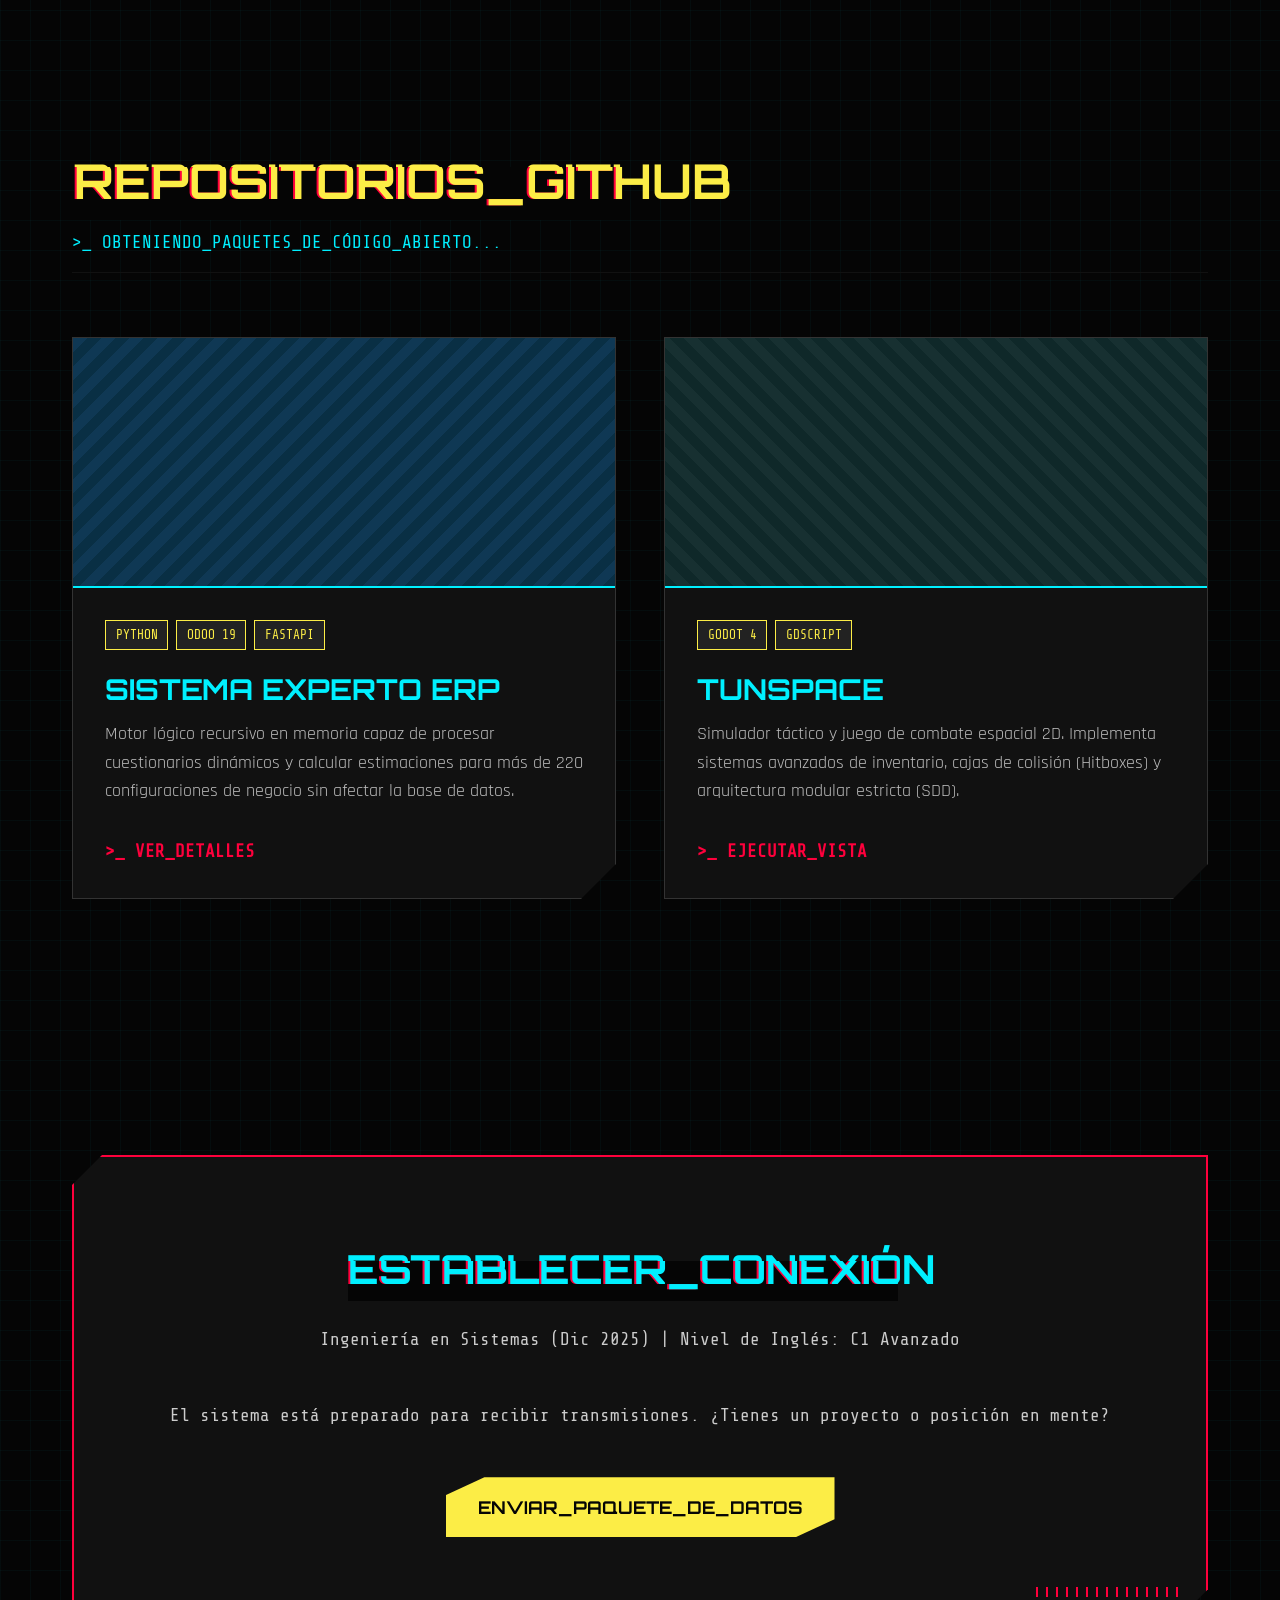
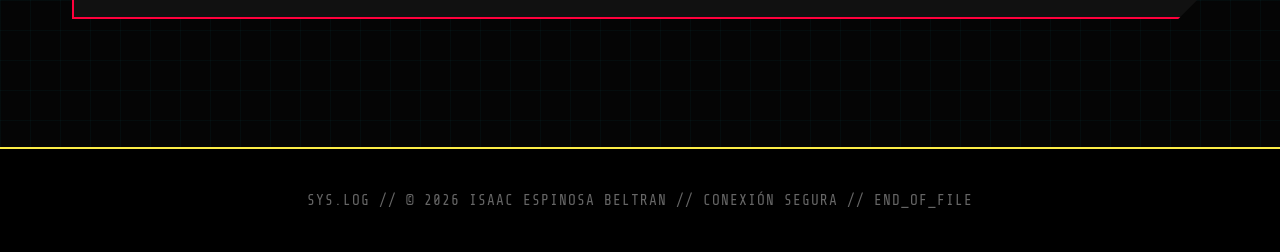
==== commit ee54da90: "Add English translation (en.html) and language toggle" ====
--- a/index.html
+++ b/index.html
@@ -19,6 +19,7 @@
         <div class="nav-content">
             <a href="#" class="logo">SYS.<span>isaacespd</span></a>
             <ul class="nav-links">
+                <li><a href="en.html">[ EN ]</a></li>
                 <li><a href="#inicio">[ INICIO ]</a></li>
                 <li><a href="#experiencia">[ EXPERIENCIA ]</a></li>
                 <li><a href="#habilidades">[ HABILIDADES ]</a></li>
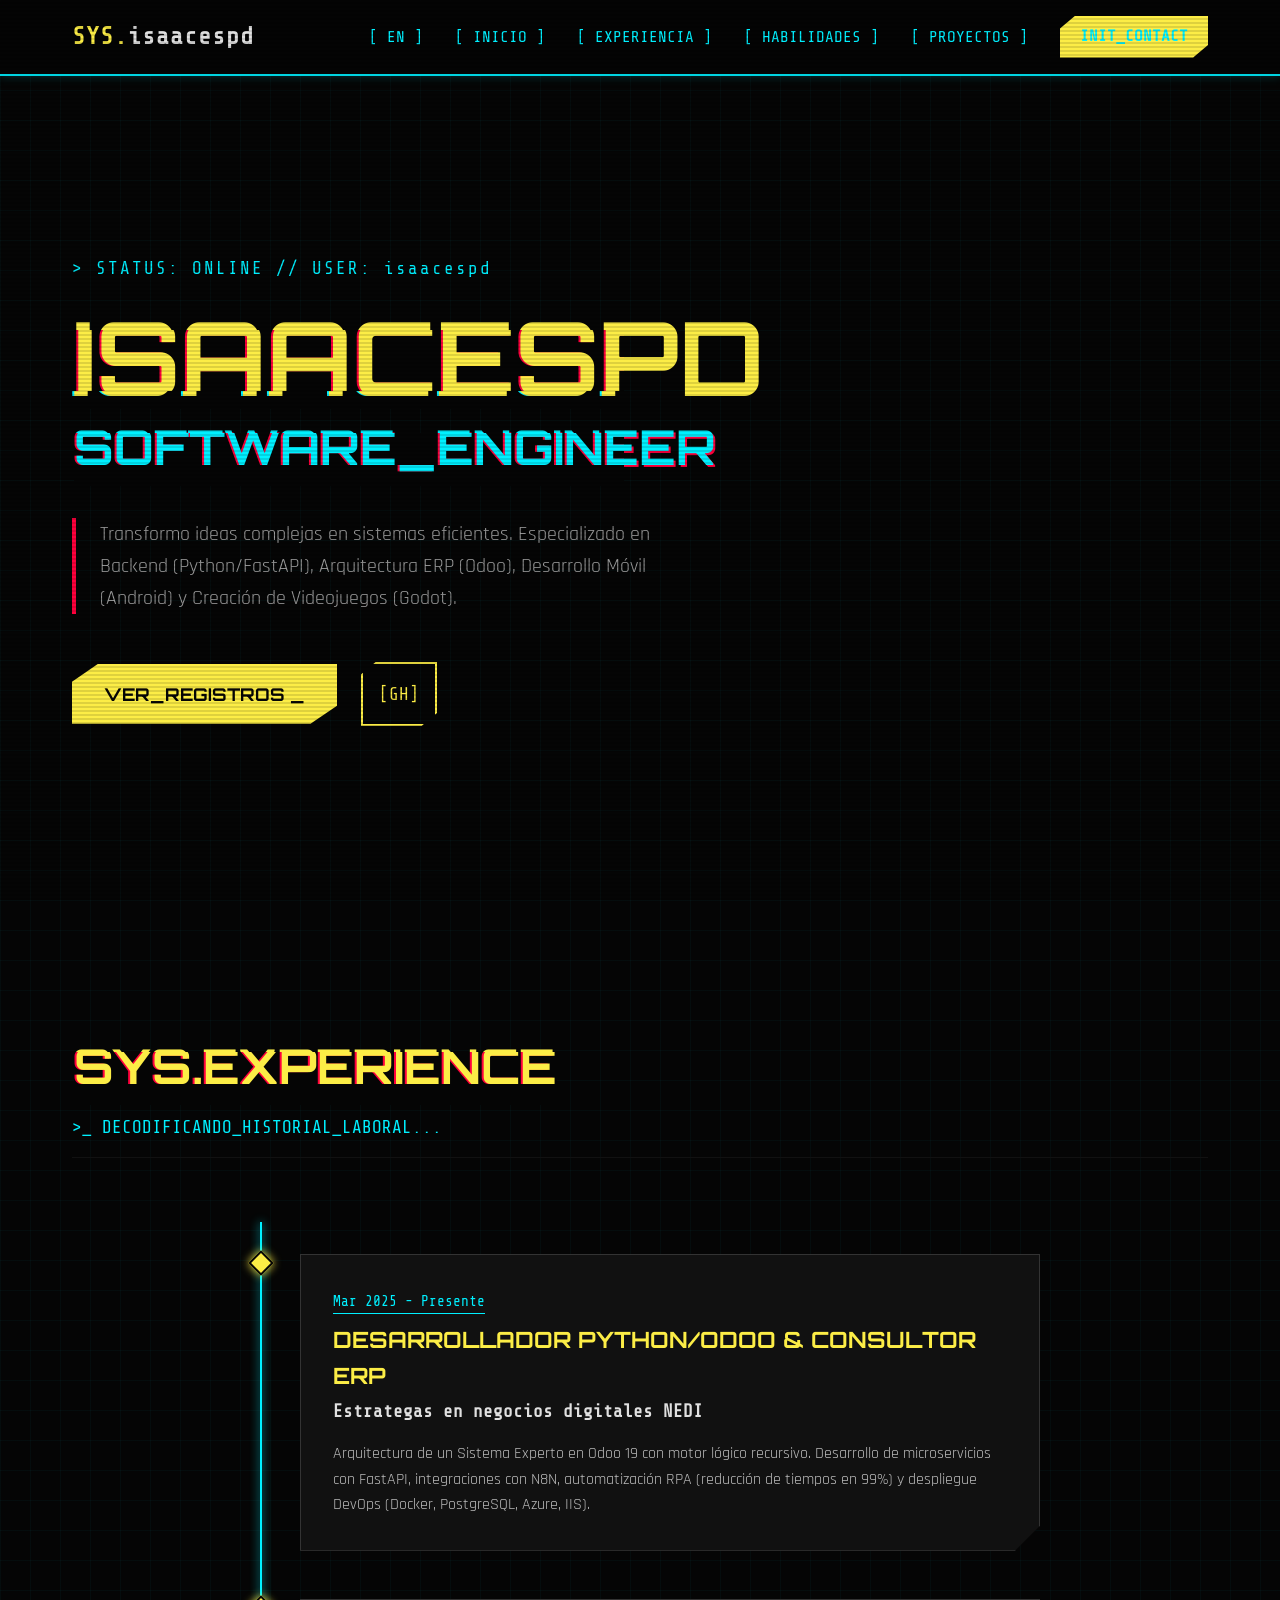
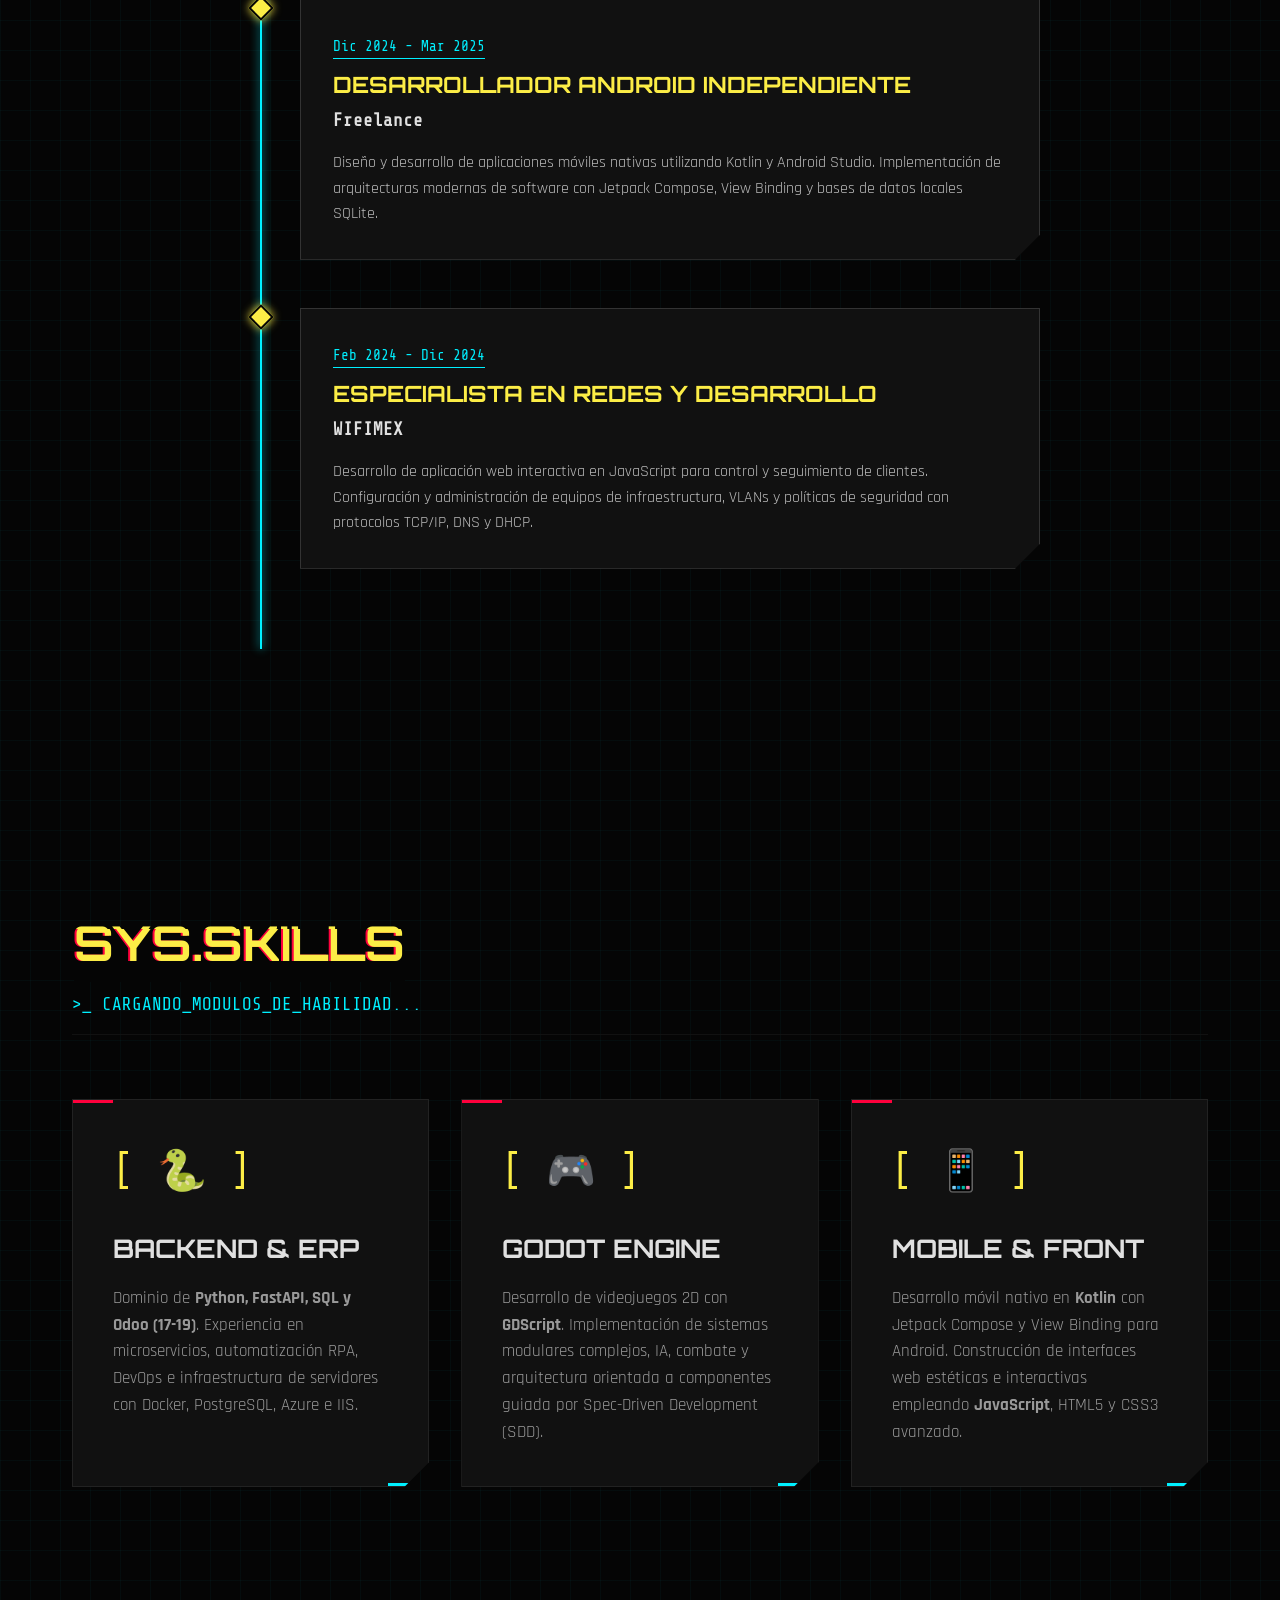
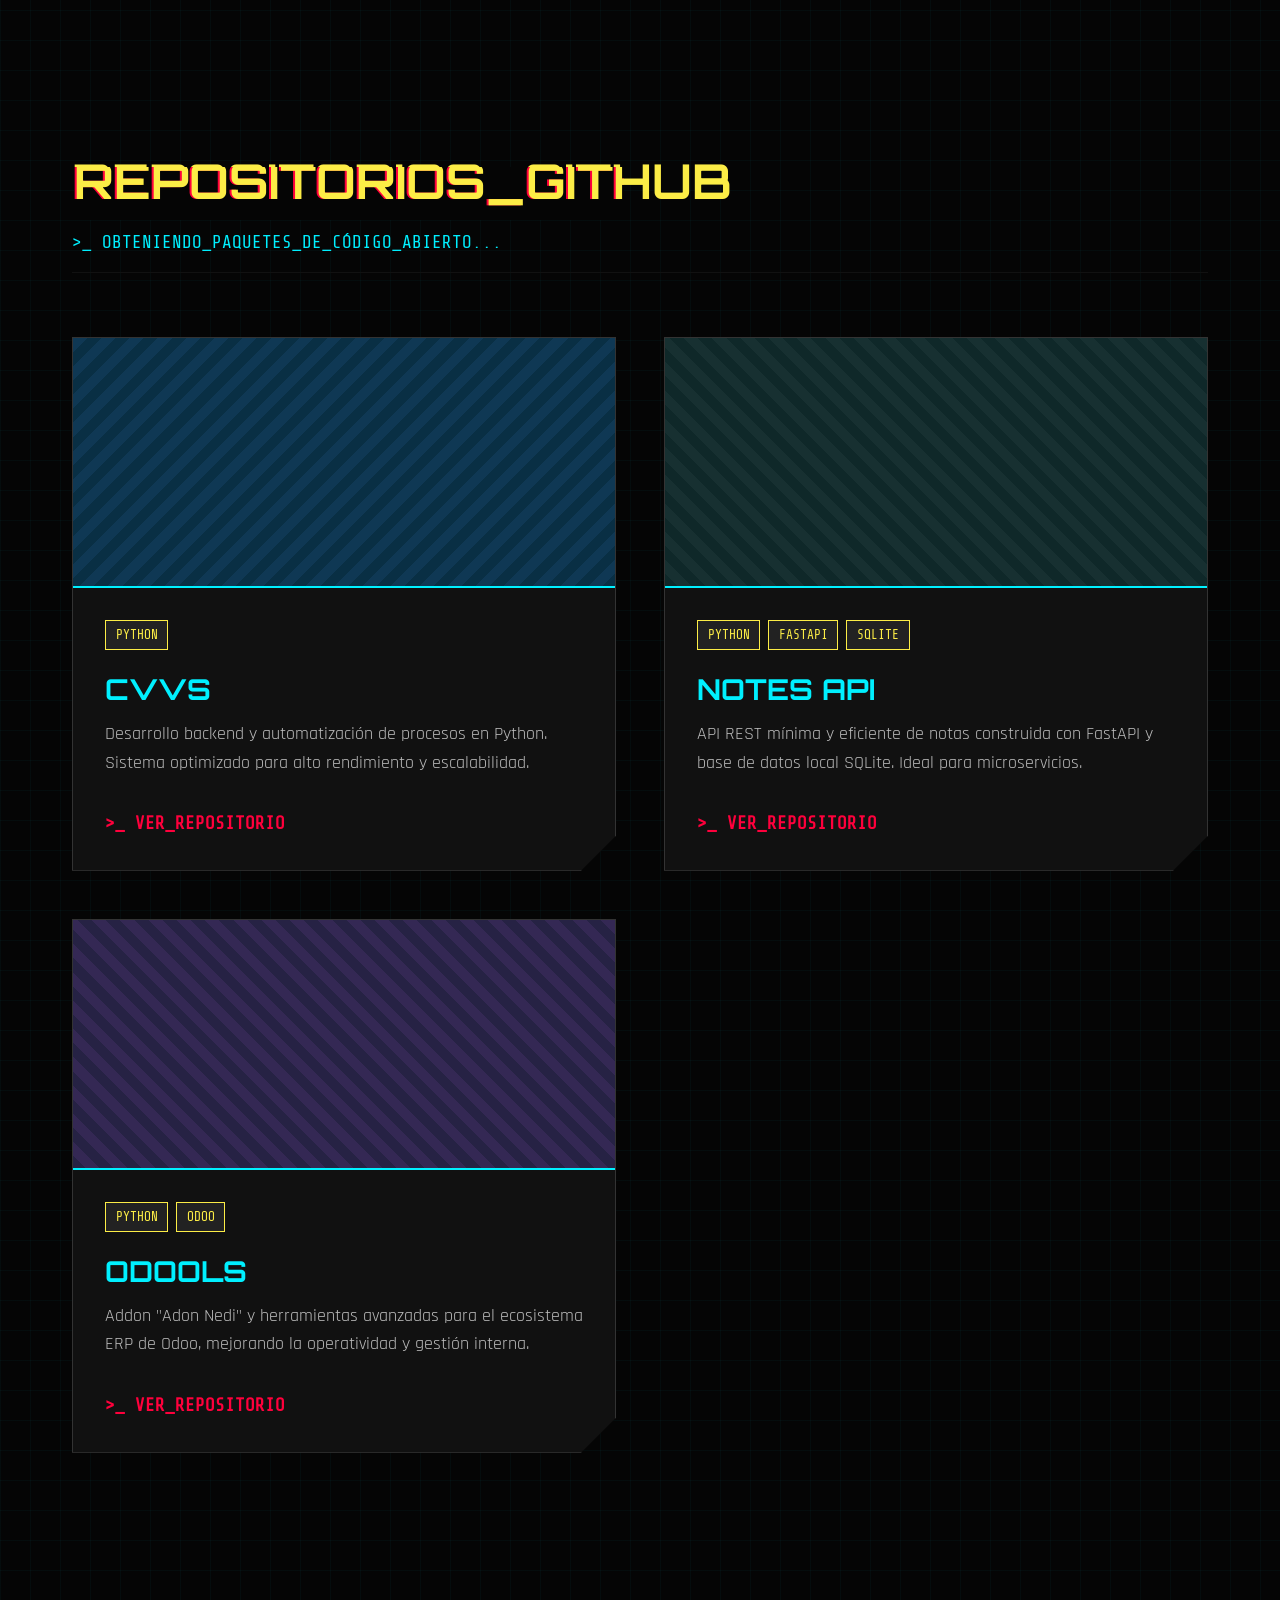
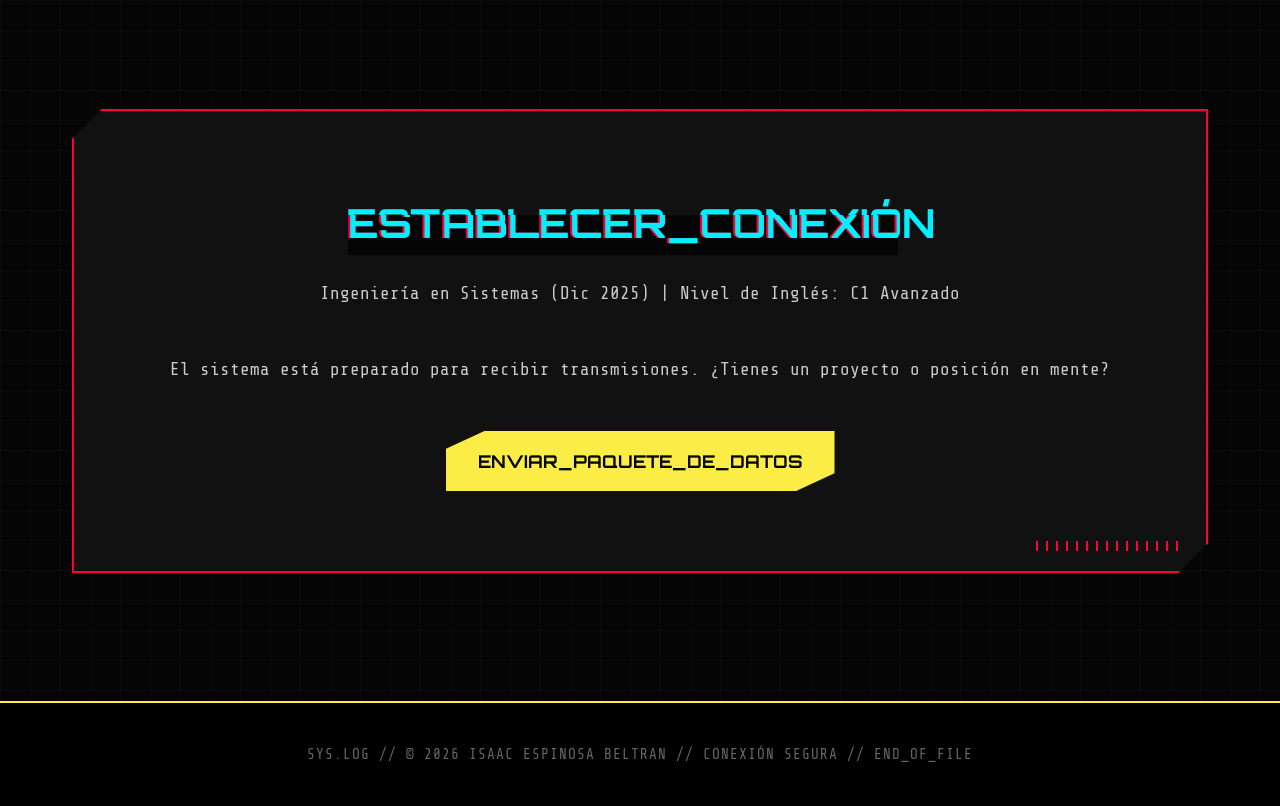
==== commit 7c00e136: "Update projects grid to show GitHub repositories CVVS, notes-api, and Odools" ====
--- a/index.html
+++ b/index.html
@@ -129,7 +129,7 @@
             </div>
             
             <div class="projects-grid">
-                <!-- Proyecto 1 (Odoo) -->
+                <!-- Project 1 (CVVS) -->
                 <div class="project-card fade-in">
                     <div class="project-img bg-cyberpunk-alt">
                         <div class="overlay-scan"></div>
@@ -137,28 +137,43 @@
                     <div class="project-info">
                         <div class="project-tags">
                             <span class="tag">PYTHON</span>
-                            <span class="tag">ODOO 19</span>
-                            <span class="tag">FASTAPI</span>
                         </div>
-                        <h3>Sistema Experto ERP</h3>
-                        <p>Motor lógico recursivo en memoria capaz de procesar cuestionarios dinámicos y calcular estimaciones para más de 220 configuraciones de negocio sin afectar la base de datos.</p>
-                        <a href="#experiencia" class="project-link">>_ VER_DETALLES</a>
-                    </div>
-                </div>
-
-                <!-- Proyecto 2 (Tunspace) -->
+                        <h3>CVVS</h3>
+                        <p>Desarrollo backend y automatización de procesos en Python. Sistema optimizado para alto rendimiento y escalabilidad.</p>
+                        <a href="https://github.com/Isaacespd/CVVS" target="_blank" class="project-link">>_ VER_REPOSITORIO</a>
+                    </div>
+                </div>
+
+                <!-- Project 2 (Notes API) -->
                 <div class="project-card fade-in" style="transition-delay: 0.1s;">
                     <div class="project-img bg-cyberpunk">
                         <div class="overlay-scan"></div>
                     </div>
                     <div class="project-info">
                         <div class="project-tags">
-                            <span class="tag">GODOT 4</span>
-                            <span class="tag">GDSCRIPT</span>
+                            <span class="tag">PYTHON</span>
+                            <span class="tag">FASTAPI</span>
+                            <span class="tag">SQLITE</span>
                         </div>
-                        <h3>Tunspace</h3>
-                        <p>Simulador táctico y juego de combate espacial 2D. Implementa sistemas avanzados de inventario, cajas de colisión (Hitboxes) y arquitectura modular estricta (SDD).</p>
-                        <a href="https://github.com/" target="_blank" class="project-link">>_ EJECUTAR_VISTA</a>
+                        <h3>Notes API</h3>
+                        <p>API REST mínima y eficiente de notas construida con FastAPI y base de datos local SQLite. Ideal para microservicios.</p>
+                        <a href="https://github.com/Isaacespd/notes-api" target="_blank" class="project-link">>_ VER_REPOSITORIO</a>
+                    </div>
+                </div>
+
+                <!-- Project 3 (Odools) -->
+                <div class="project-card fade-in" style="transition-delay: 0.2s;">
+                    <div class="project-img bg-cyberpunk-alt" style="background: repeating-linear-gradient(45deg, #2a0a2f, #2a0a2f 10px, #3a1140 10px, #3a1140 20px);">
+                        <div class="overlay-scan"></div>
+                    </div>
+                    <div class="project-info">
+                        <div class="project-tags">
+                            <span class="tag">PYTHON</span>
+                            <span class="tag">ODOO</span>
+                        </div>
+                        <h3>Odools</h3>
+                        <p>Addon "Adon Nedi" y herramientas avanzadas para el ecosistema ERP de Odoo, mejorando la operatividad y gestión interna.</p>
+                        <a href="https://github.com/Isaacespd/Odools" target="_blank" class="project-link">>_ VER_REPOSITORIO</a>
                     </div>
                 </div>
             </div>
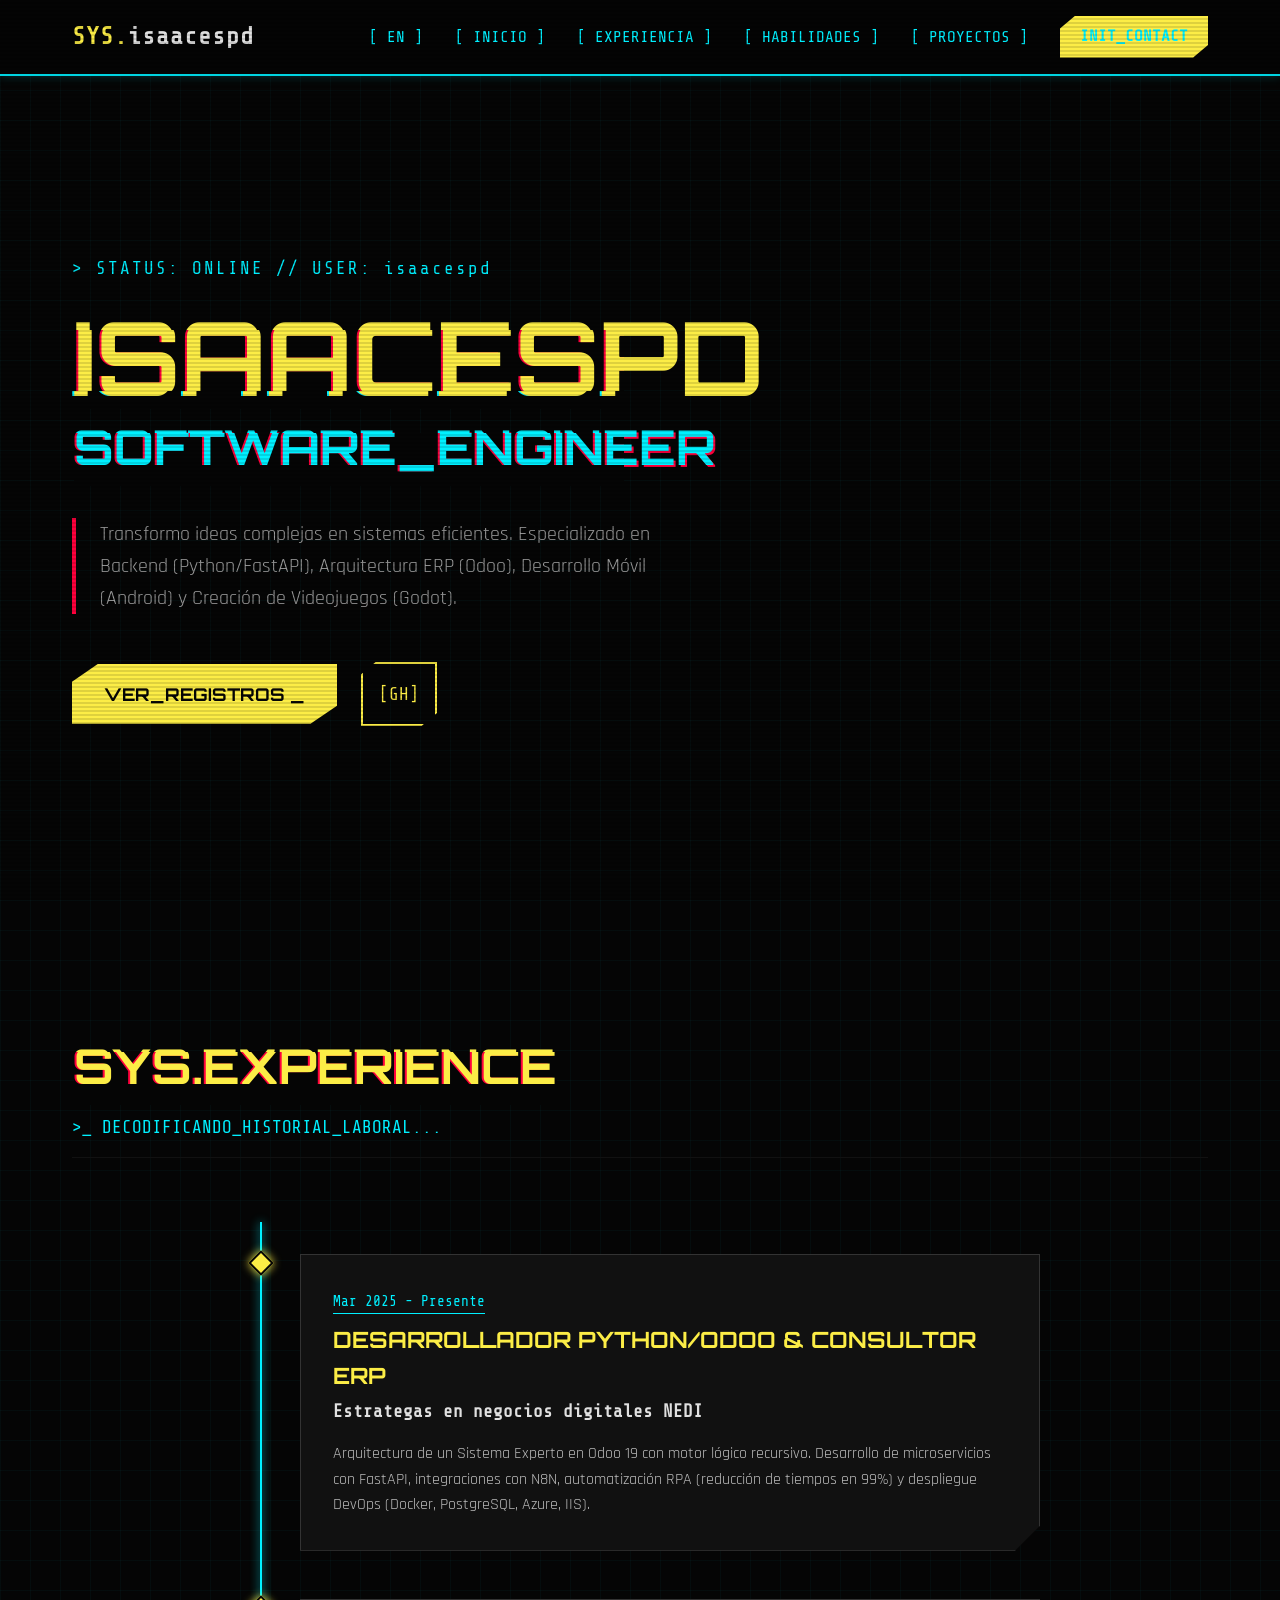
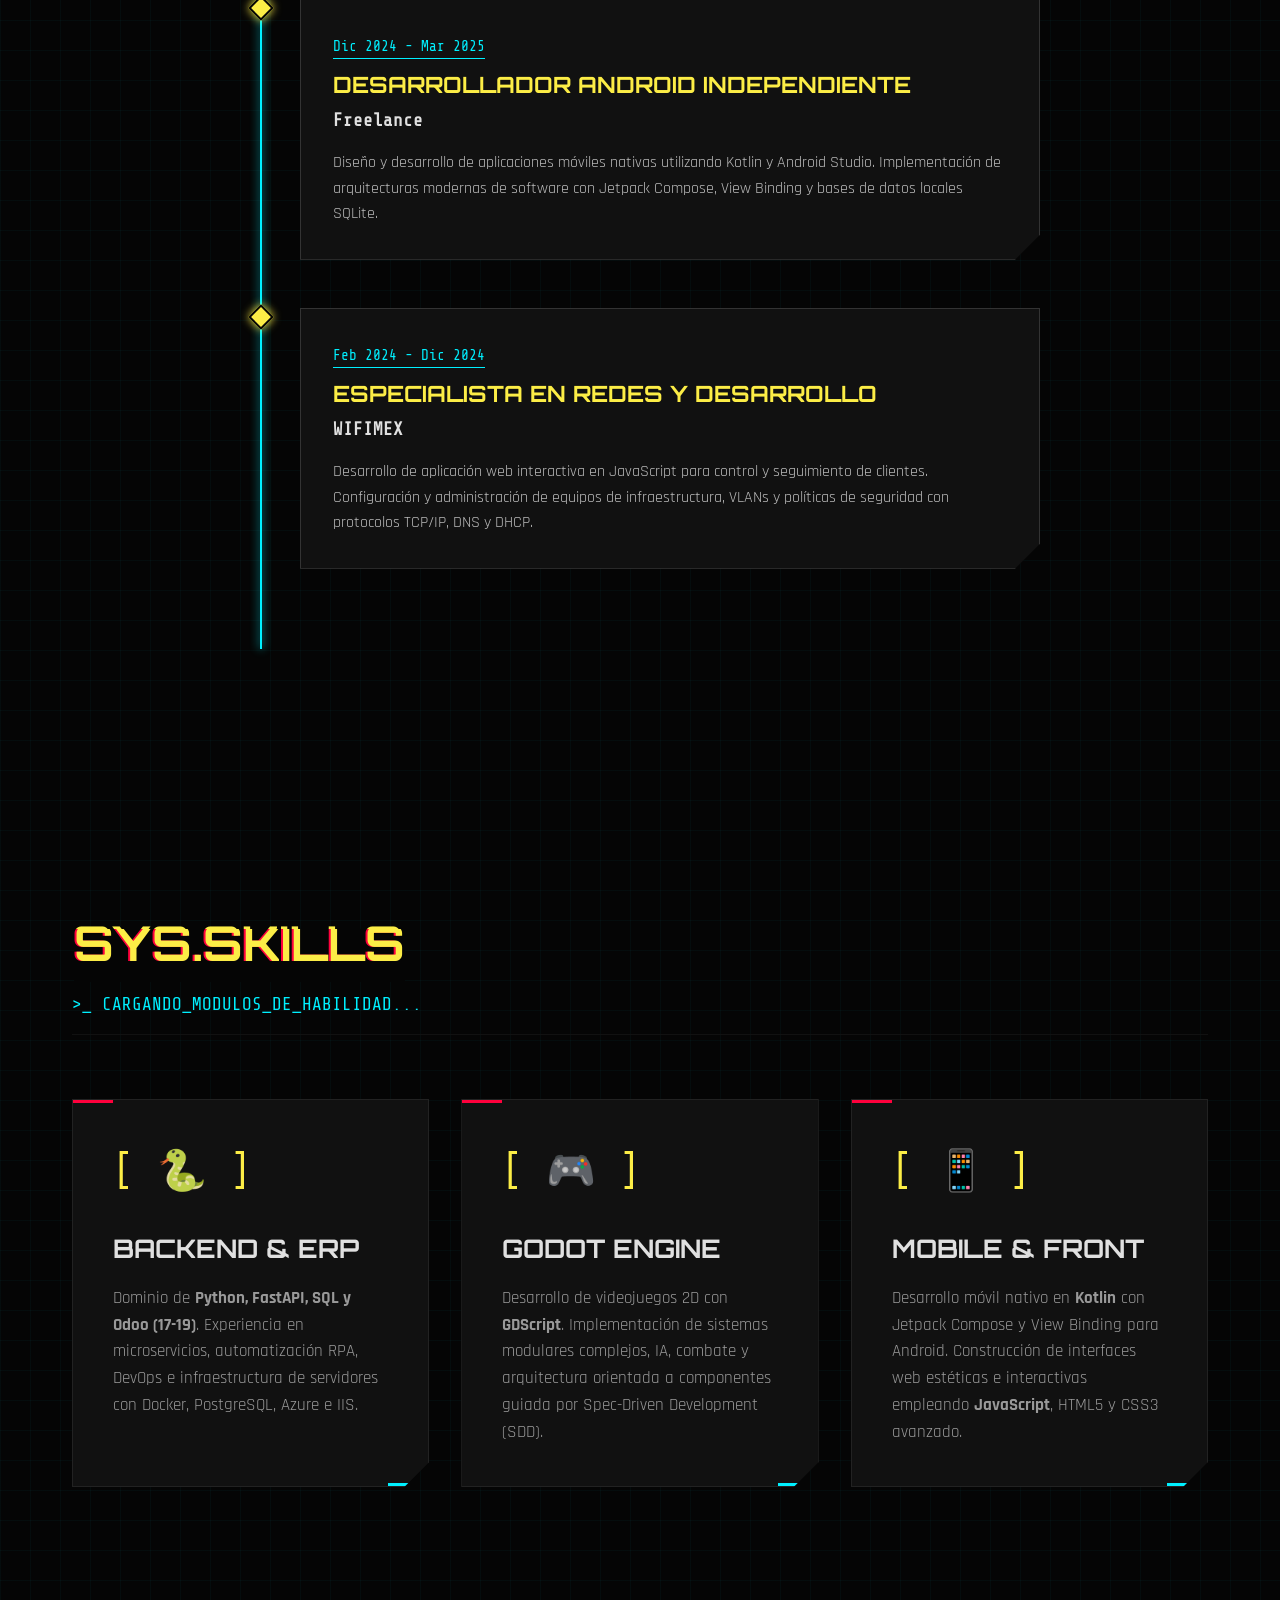
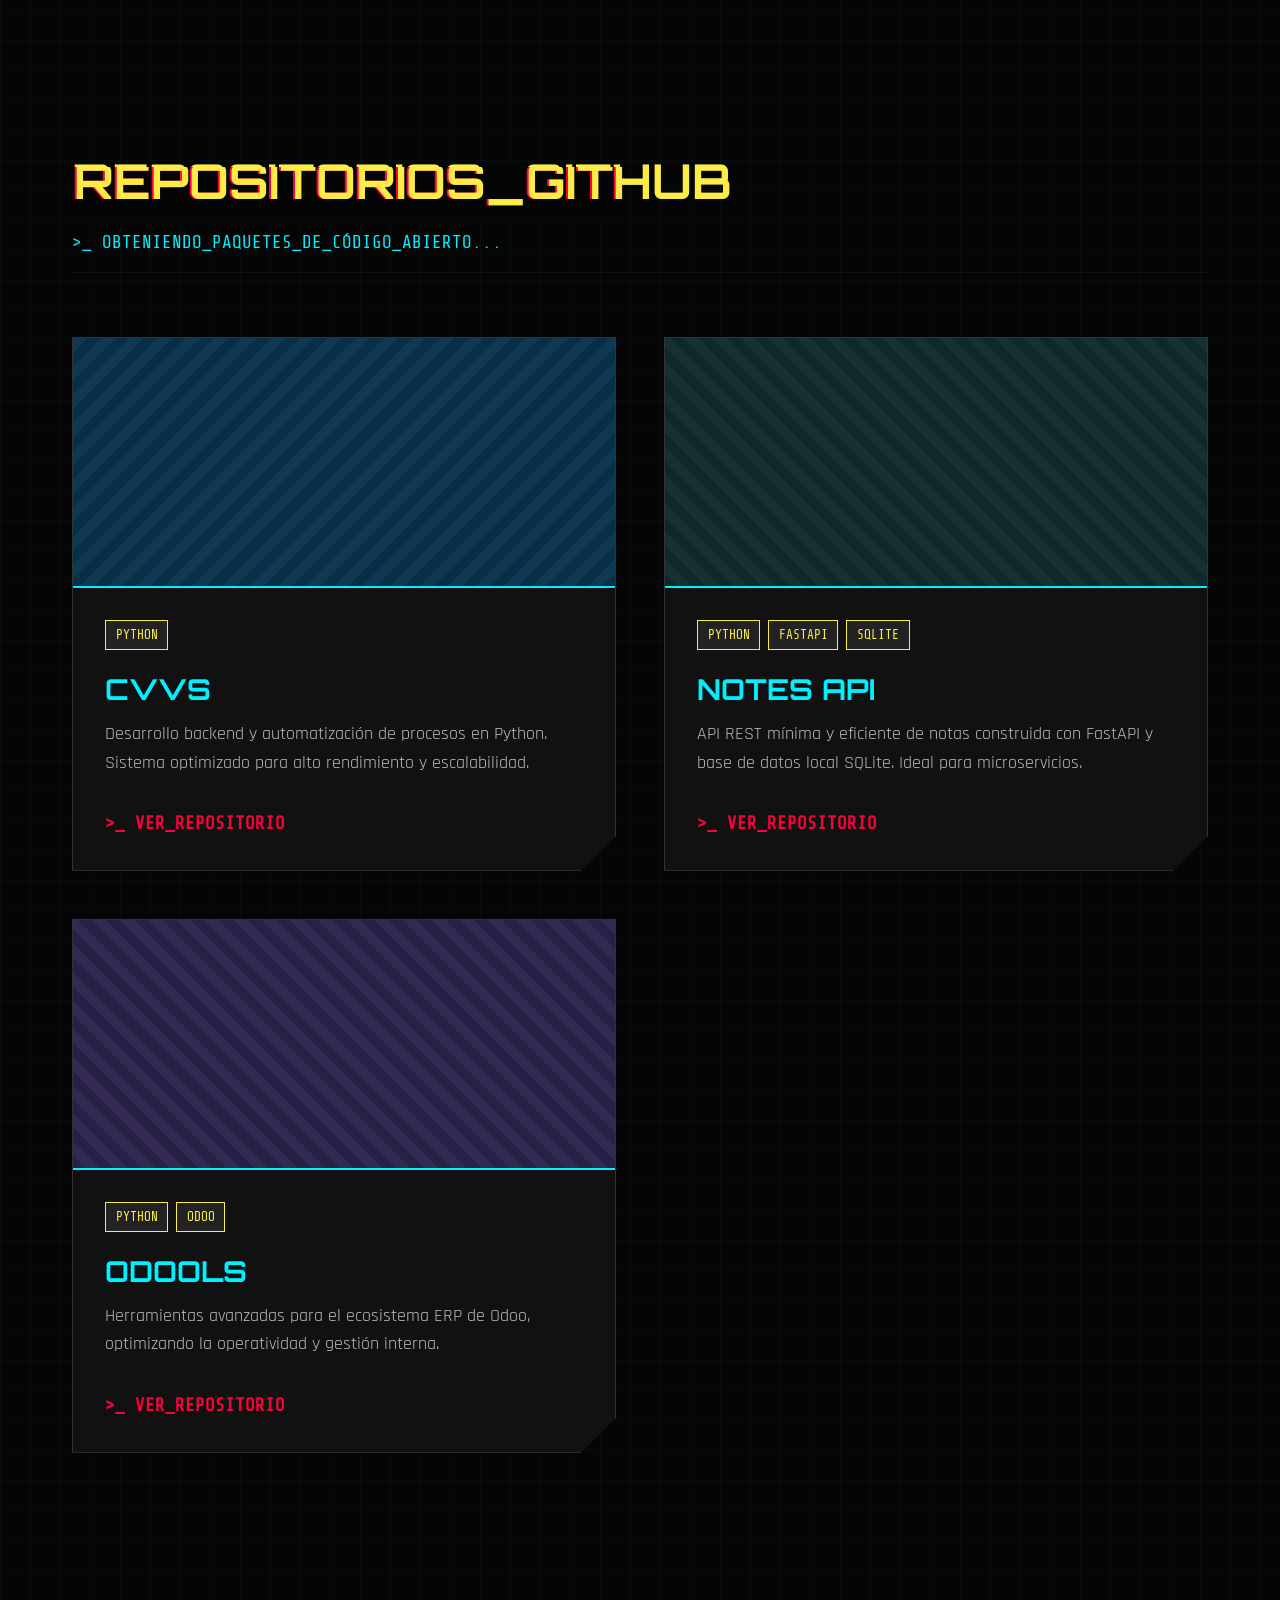
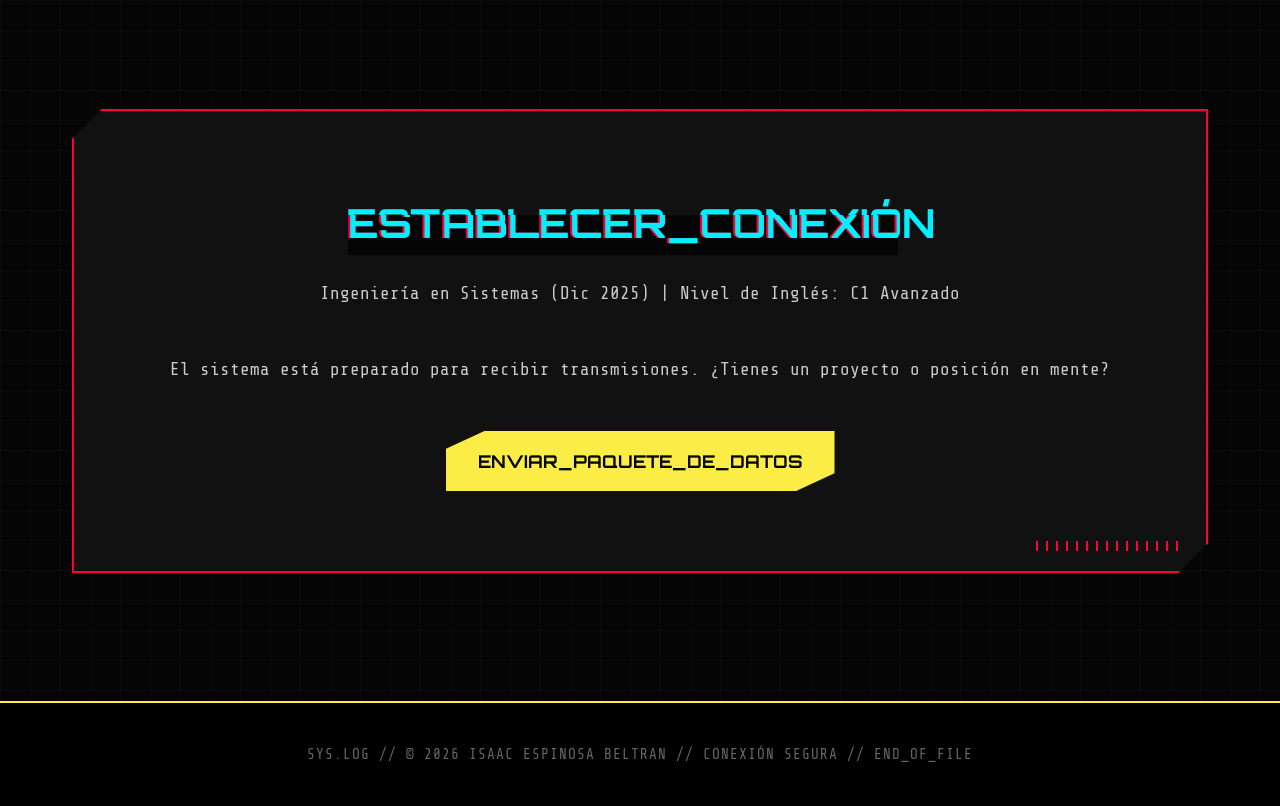
==== commit 88555432: "Remove specific Adon Nedi note from Odools project" ====
--- a/index.html
+++ b/index.html
@@ -172,7 +172,7 @@
                             <span class="tag">ODOO</span>
                         </div>
                         <h3>Odools</h3>
-                        <p>Addon "Adon Nedi" y herramientas avanzadas para el ecosistema ERP de Odoo, mejorando la operatividad y gestión interna.</p>
+                        <p>Herramientas avanzadas para el ecosistema ERP de Odoo, optimizando la operatividad y gestión interna.</p>
                         <a href="https://github.com/Isaacespd/Odools" target="_blank" class="project-link">>_ VER_REPOSITORIO</a>
                     </div>
                 </div>
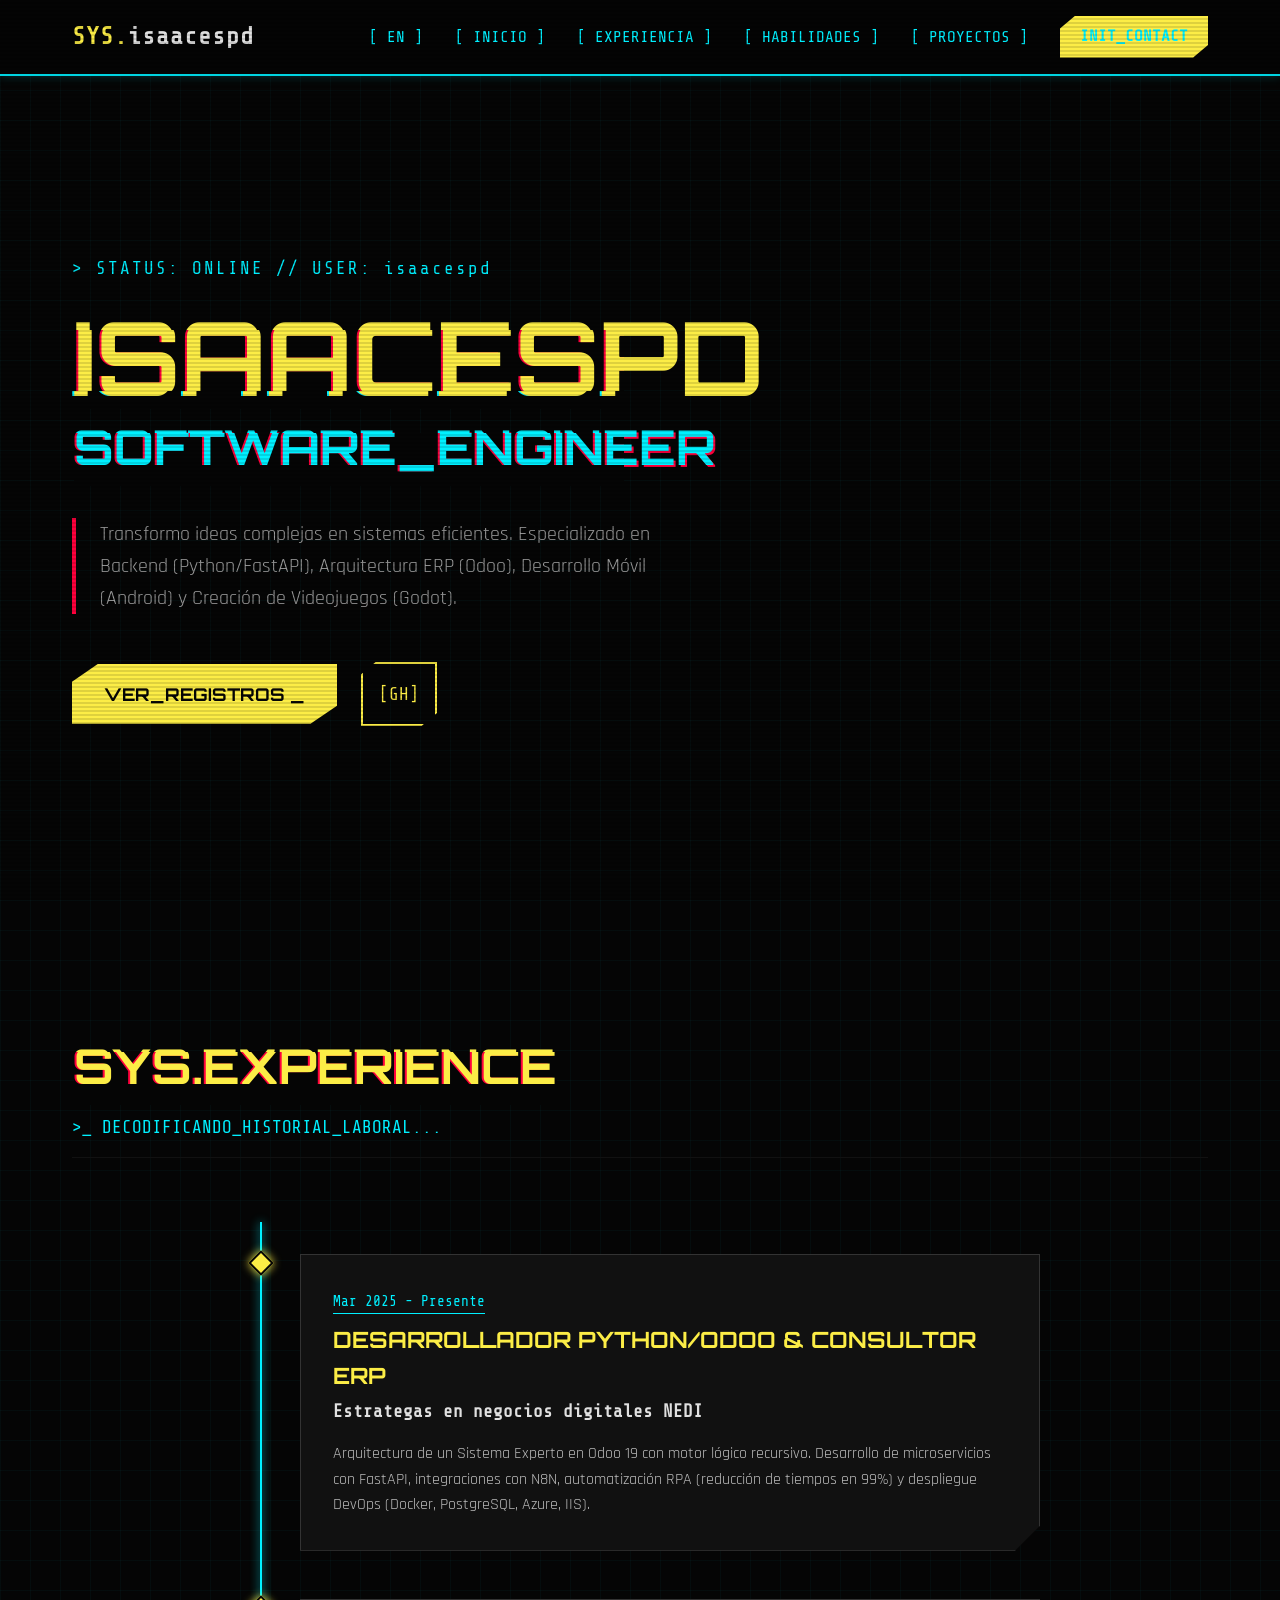
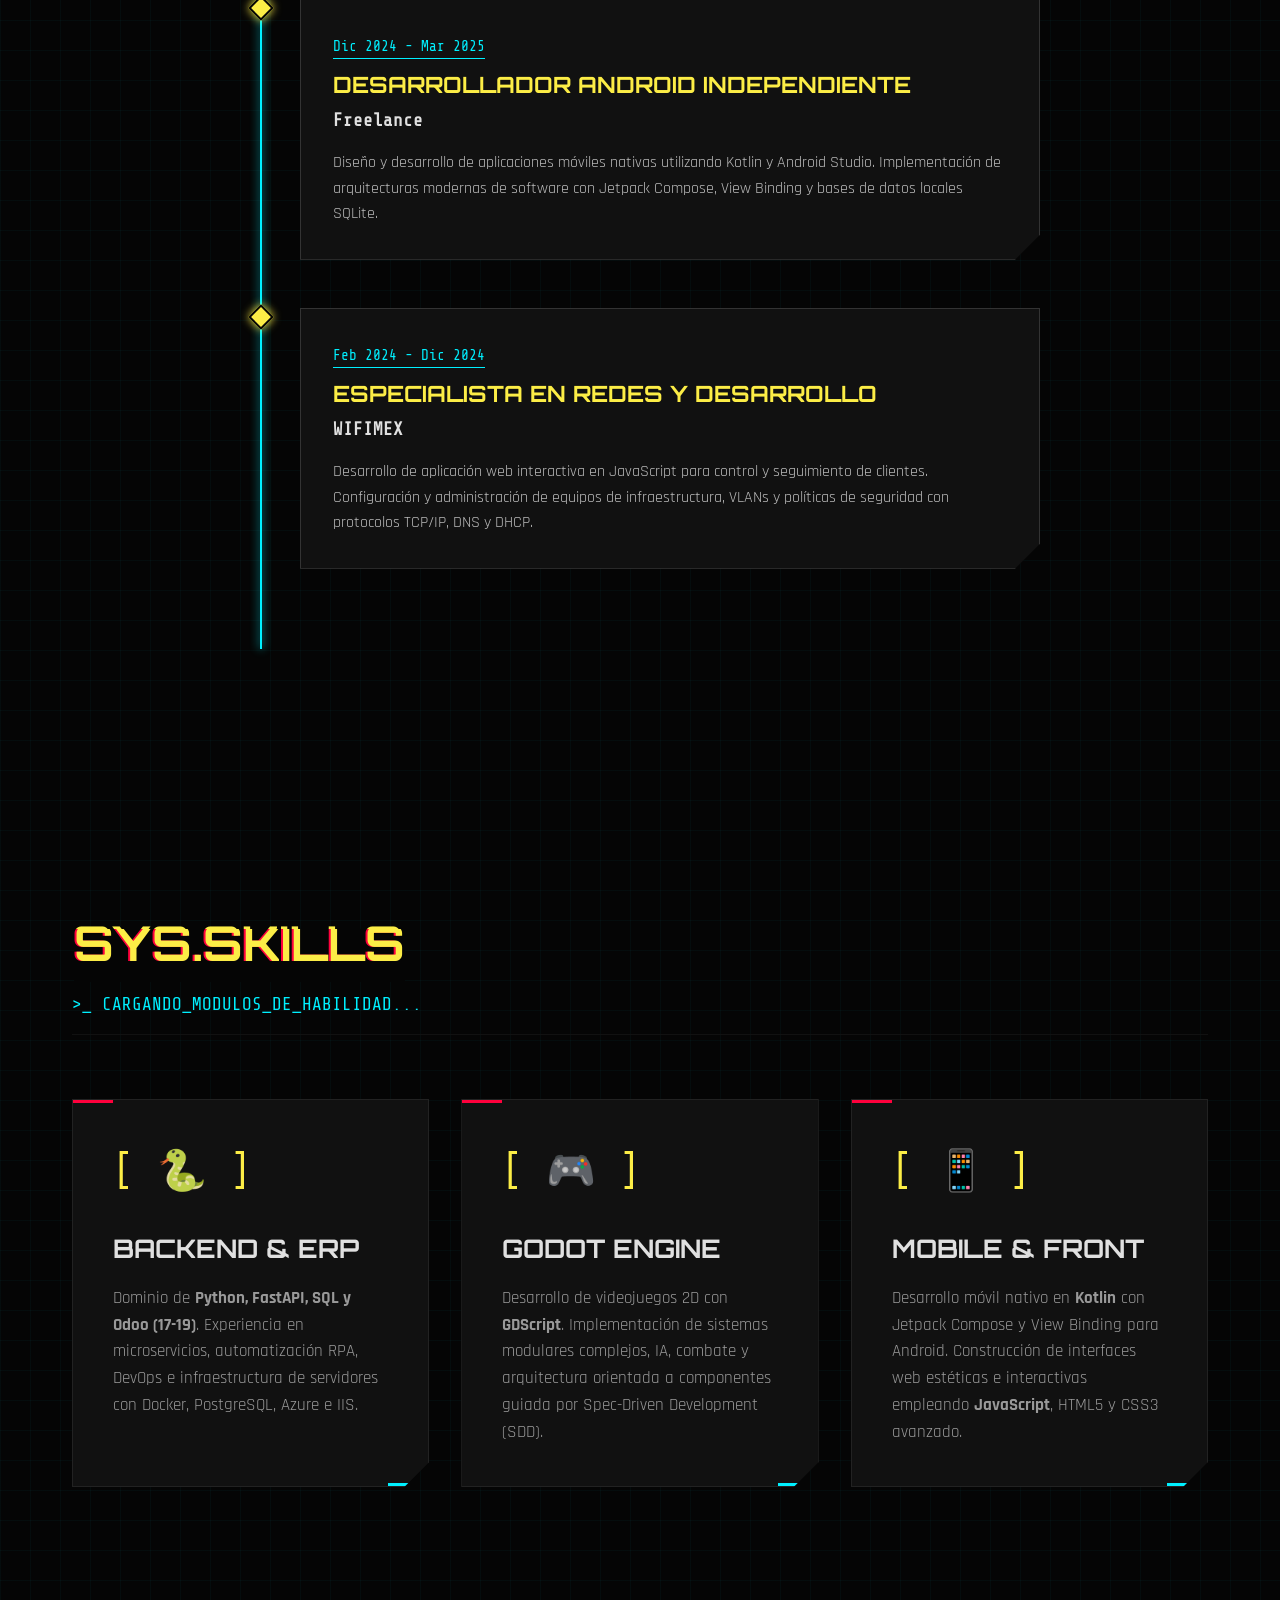
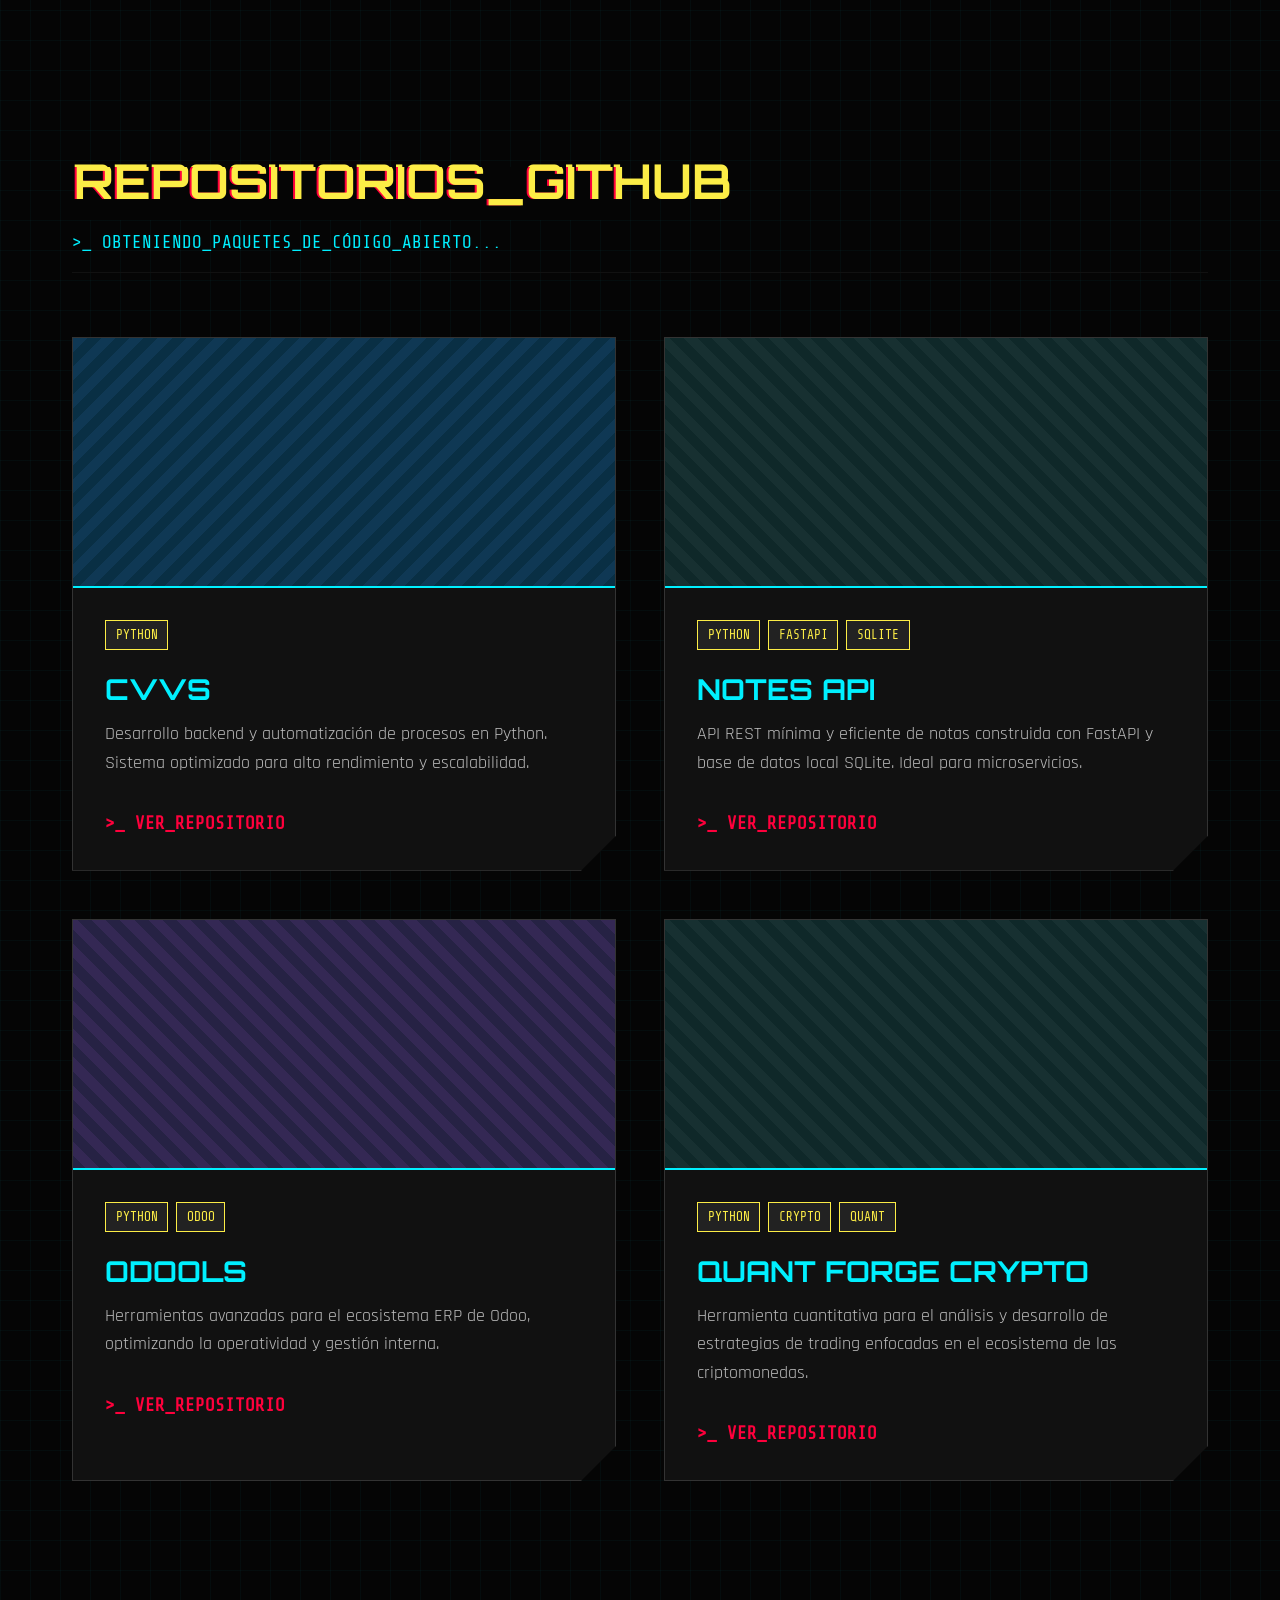
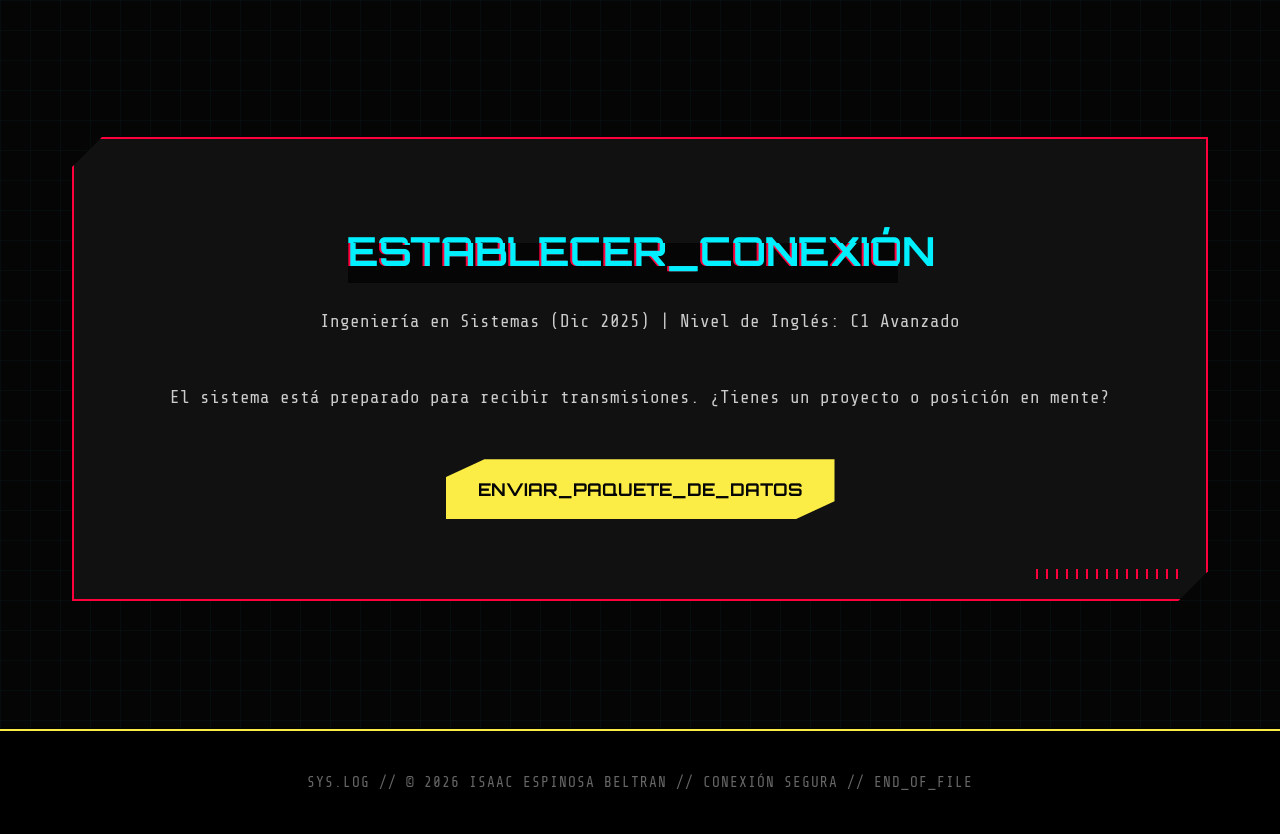
==== commit 3ffa7681: "Add quant-forge-crypto project" ====
--- a/index.html
+++ b/index.html
@@ -176,6 +176,23 @@
                         <a href="https://github.com/Isaacespd/Odools" target="_blank" class="project-link">>_ VER_REPOSITORIO</a>
                     </div>
                 </div>
+
+                <!-- Project 4 (Quant Forge Crypto) -->
+                <div class="project-card fade-in" style="transition-delay: 0.3s;">
+                    <div class="project-img bg-cyberpunk">
+                        <div class="overlay-scan"></div>
+                    </div>
+                    <div class="project-info">
+                        <div class="project-tags">
+                            <span class="tag">PYTHON</span>
+                            <span class="tag">CRYPTO</span>
+                            <span class="tag">QUANT</span>
+                        </div>
+                        <h3>Quant Forge Crypto</h3>
+                        <p>Herramienta cuantitativa para el análisis y desarrollo de estrategias de trading enfocadas en el ecosistema de las criptomonedas.</p>
+                        <a href="https://github.com/Isaacespd/quant-forge-crypto" target="_blank" class="project-link">>_ VER_REPOSITORIO</a>
+                    </div>
+                </div>
             </div>
         </section>
 
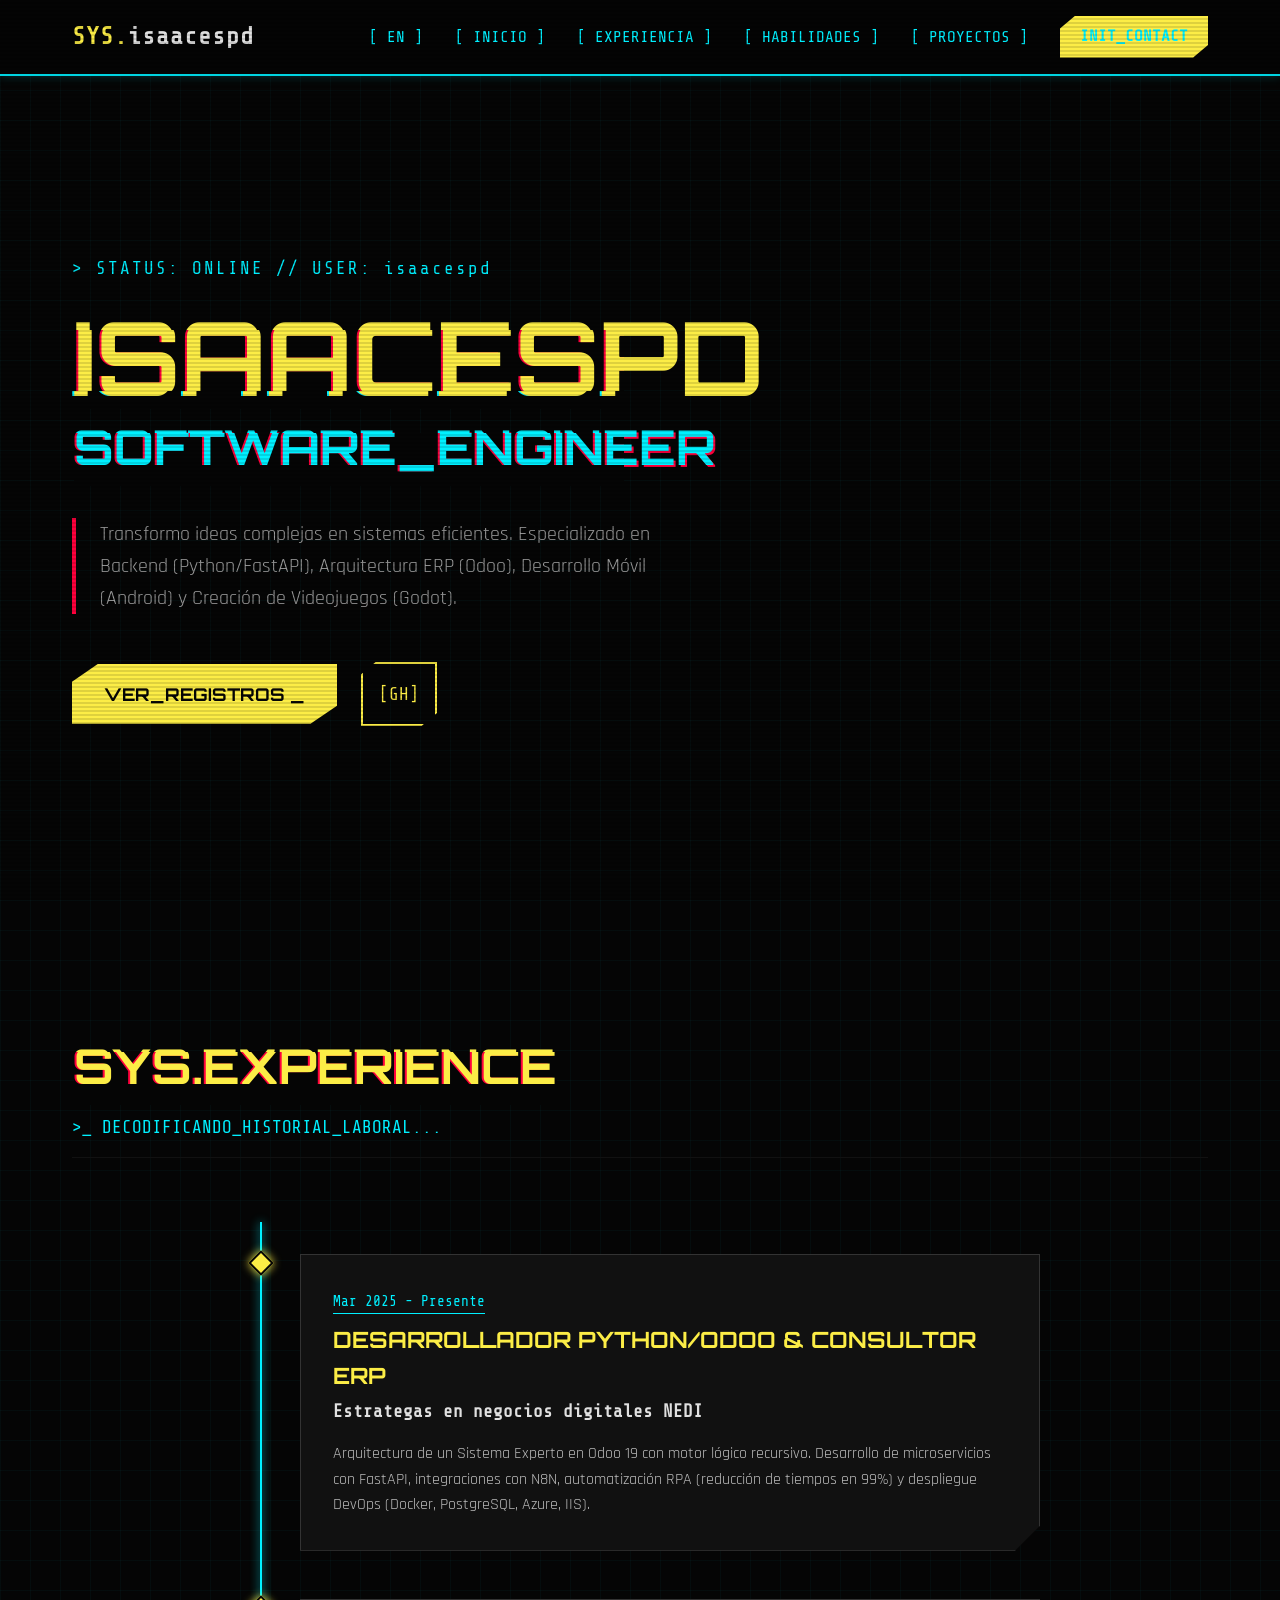
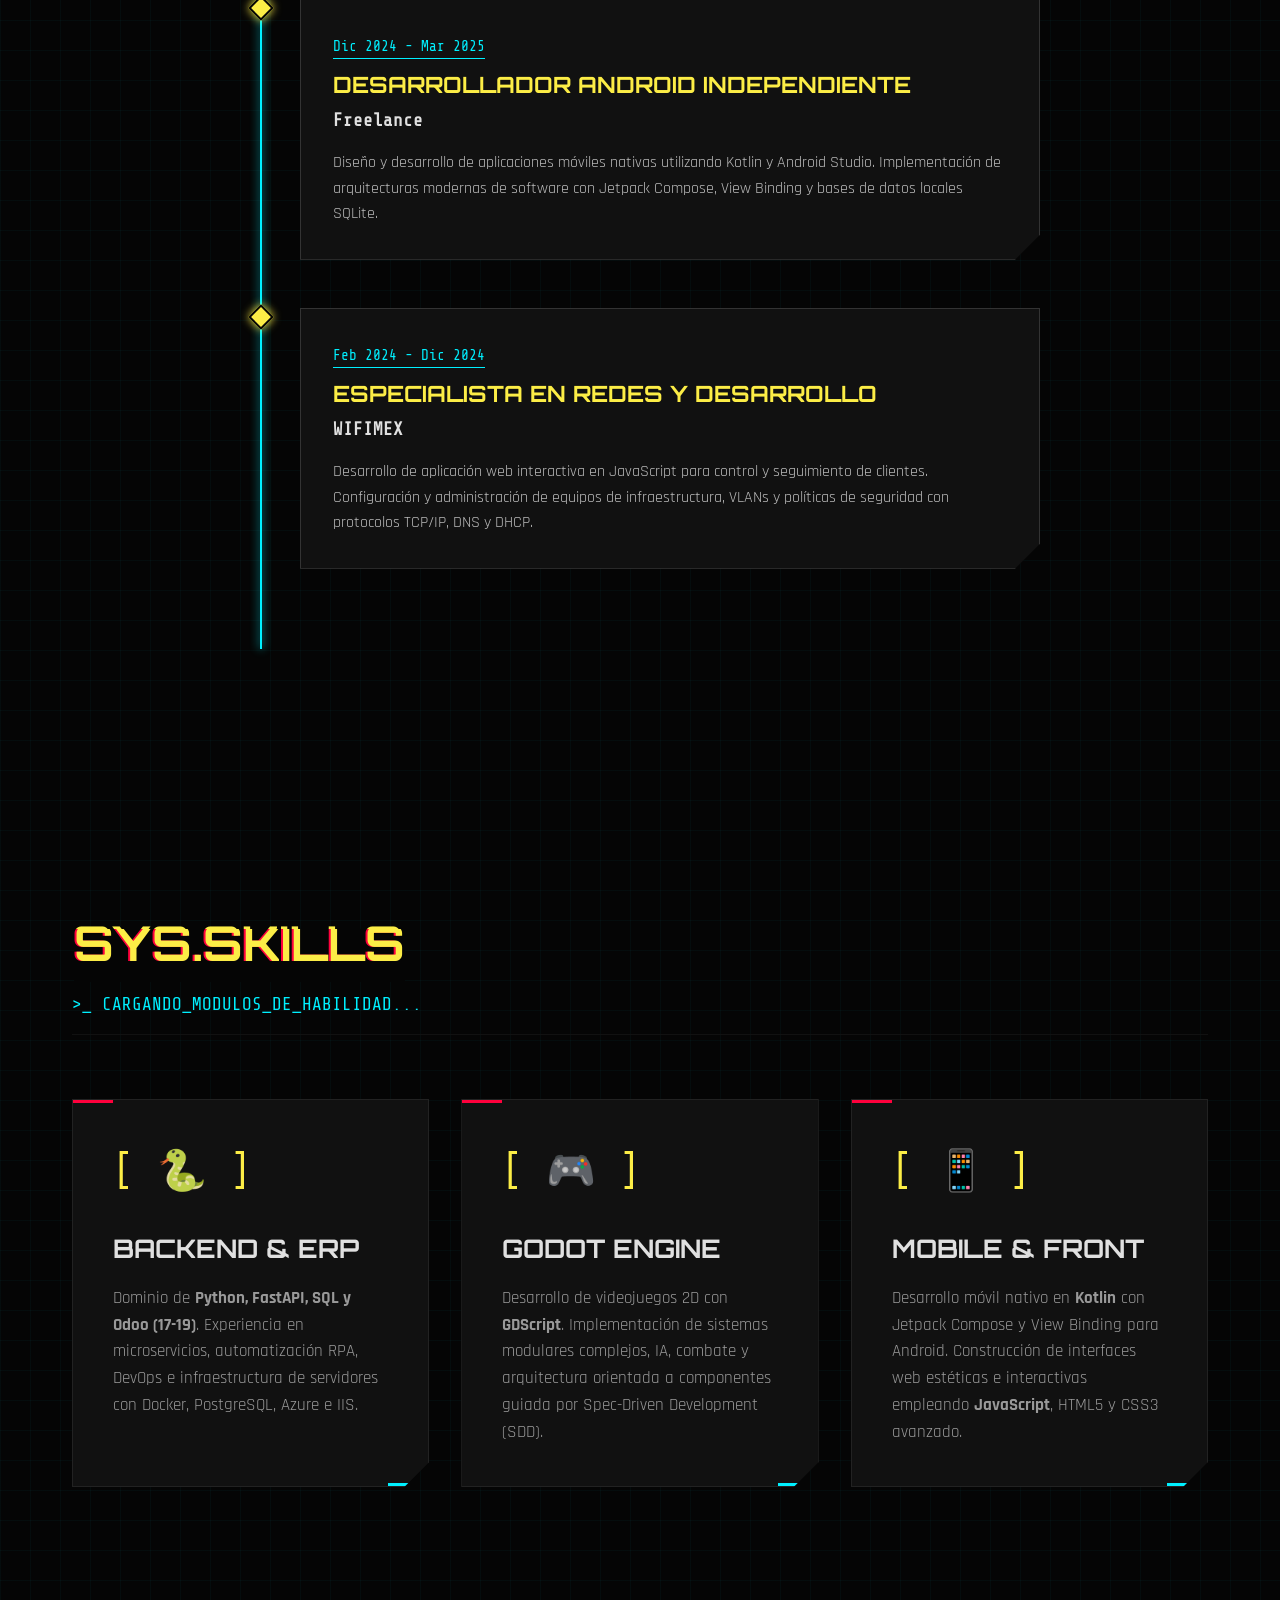
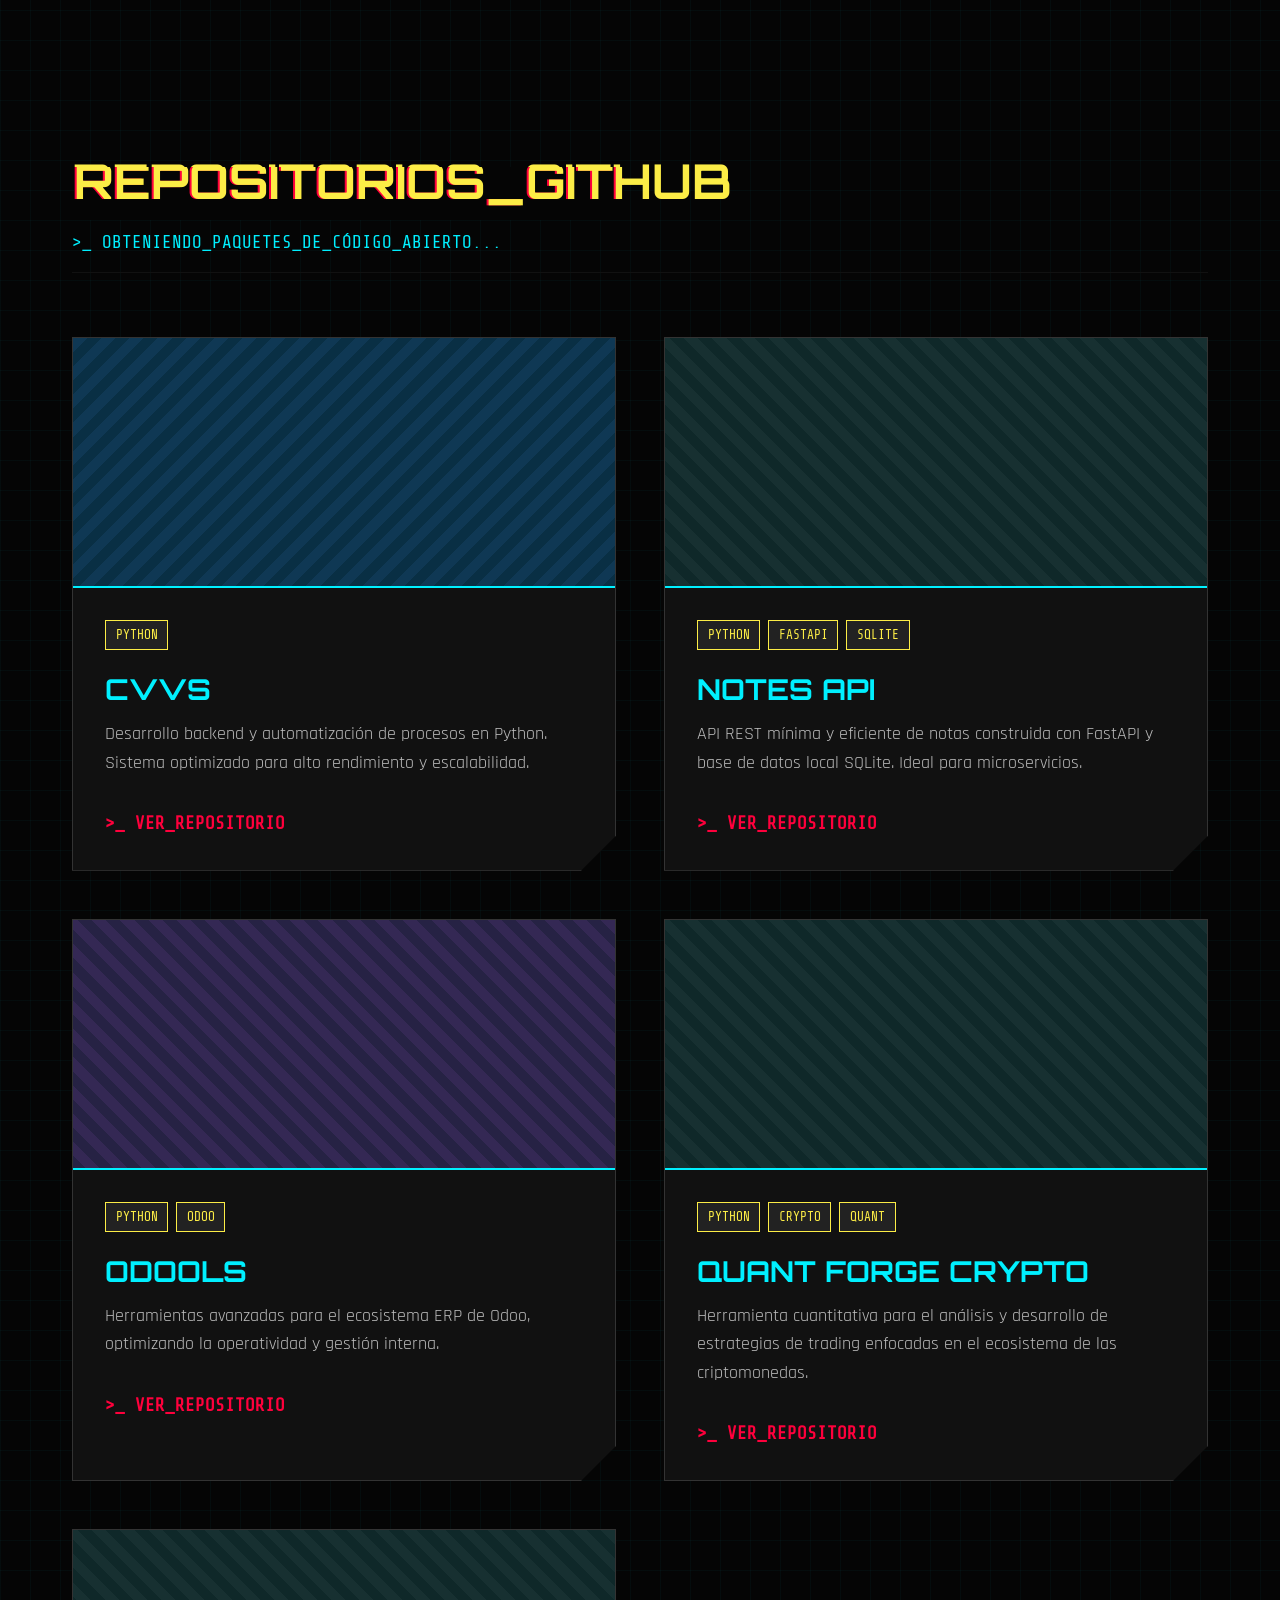
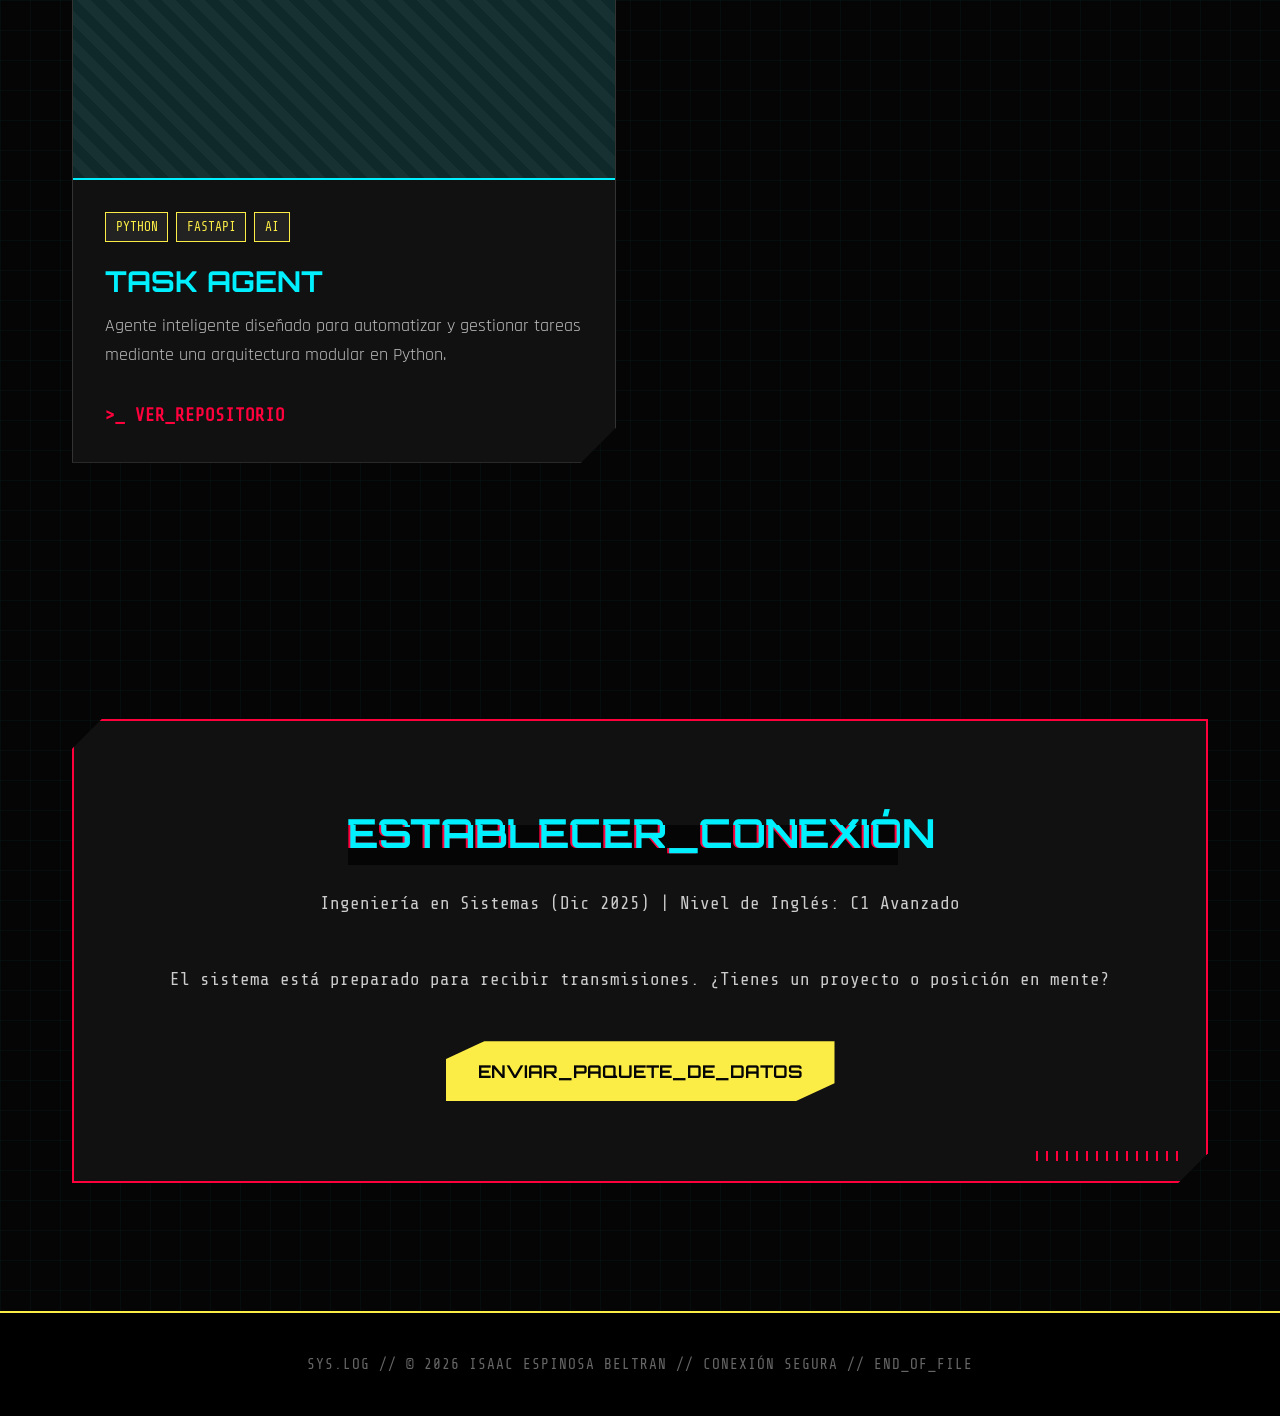
==== commit 7b35f2be: "Add task-agent project" ====
--- a/index.html
+++ b/index.html
@@ -193,6 +193,23 @@
                         <a href="https://github.com/Isaacespd/quant-forge-crypto" target="_blank" class="project-link">>_ VER_REPOSITORIO</a>
                     </div>
                 </div>
+
+                <!-- Project 5 (Task Agent) -->
+                <div class="project-card fade-in" style="transition-delay: 0.4s;">
+                    <div class="project-img bg-cyberpunk">
+                        <div class="overlay-scan"></div>
+                    </div>
+                    <div class="project-info">
+                        <div class="project-tags">
+                            <span class="tag">PYTHON</span>
+                            <span class="tag">FASTAPI</span>
+                            <span class="tag">AI</span>
+                        </div>
+                        <h3>Task Agent</h3>
+                        <p>Agente inteligente diseñado para automatizar y gestionar tareas mediante una arquitectura modular en Python.</p>
+                        <a href="https://github.com/Isaacespd/task-agent" target="_blank" class="project-link">>_ VER_REPOSITORIO</a>
+                    </div>
+                </div>
             </div>
         </section>
 
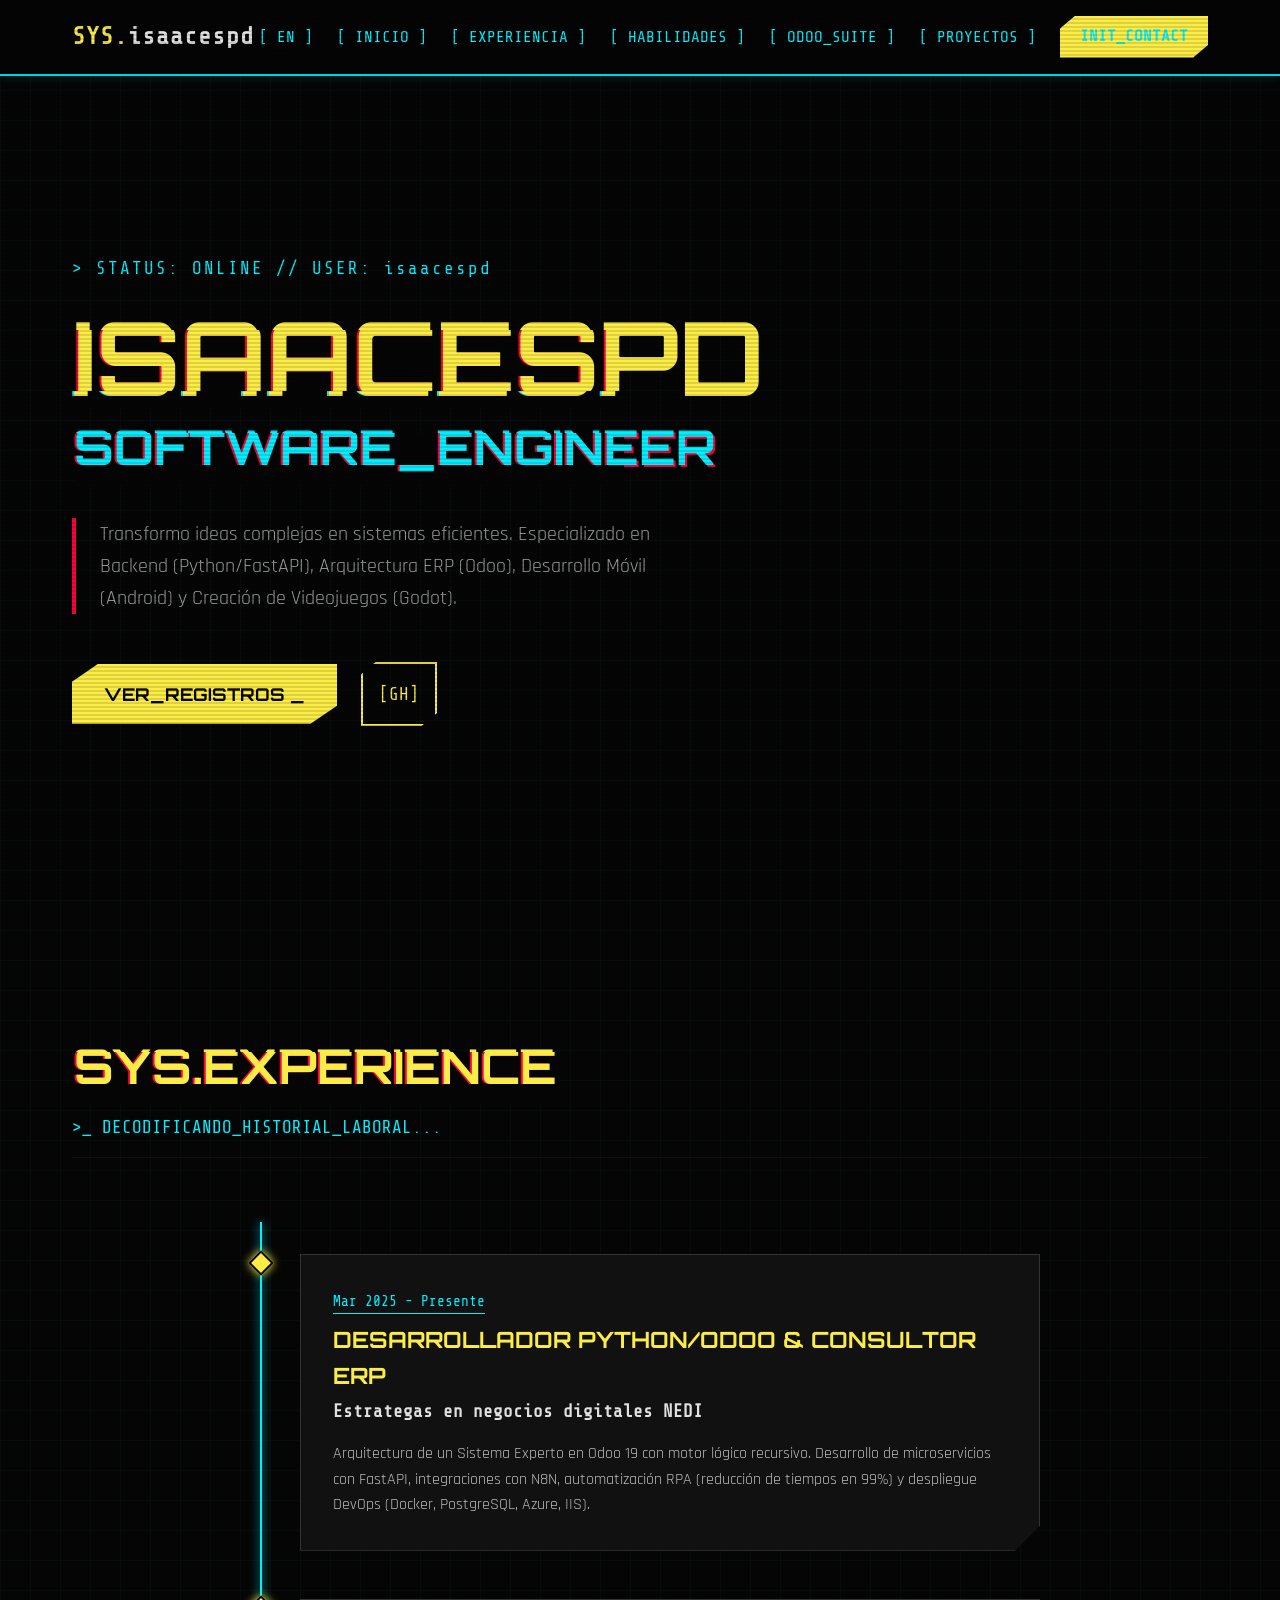
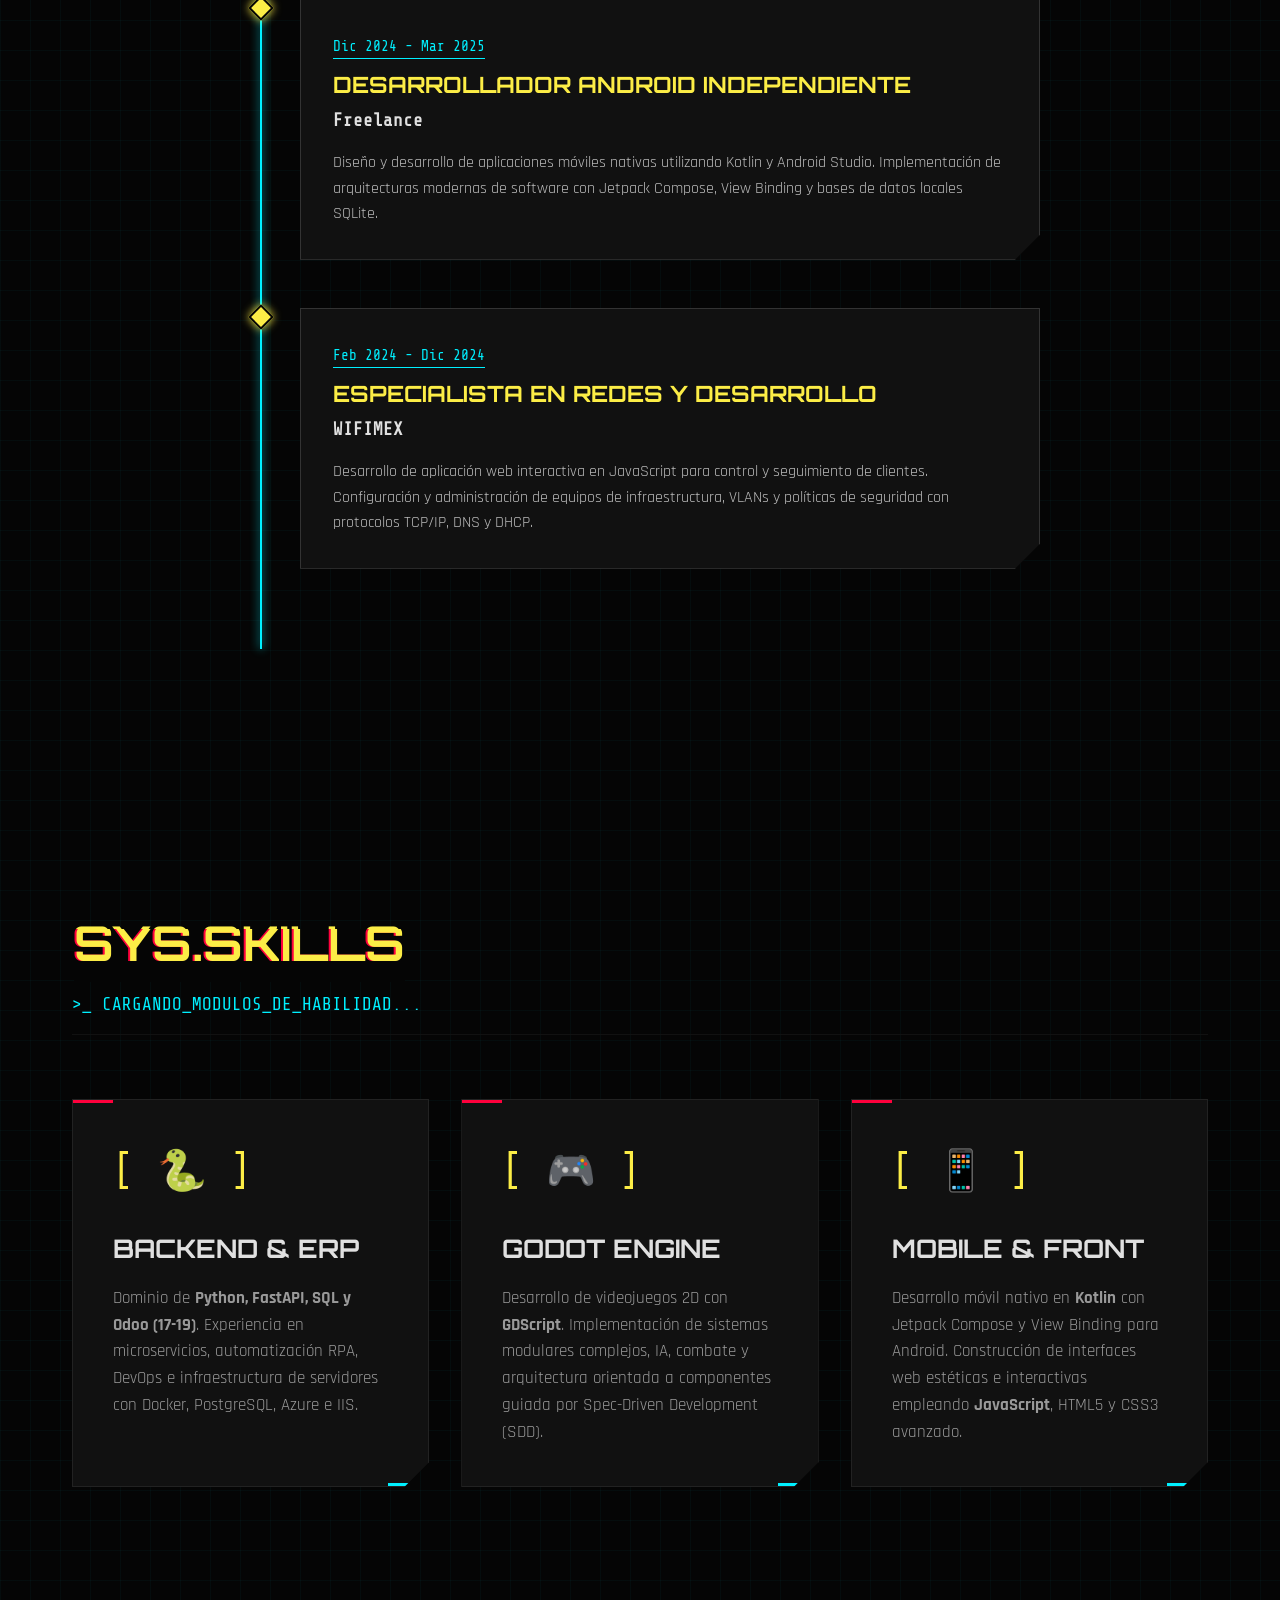
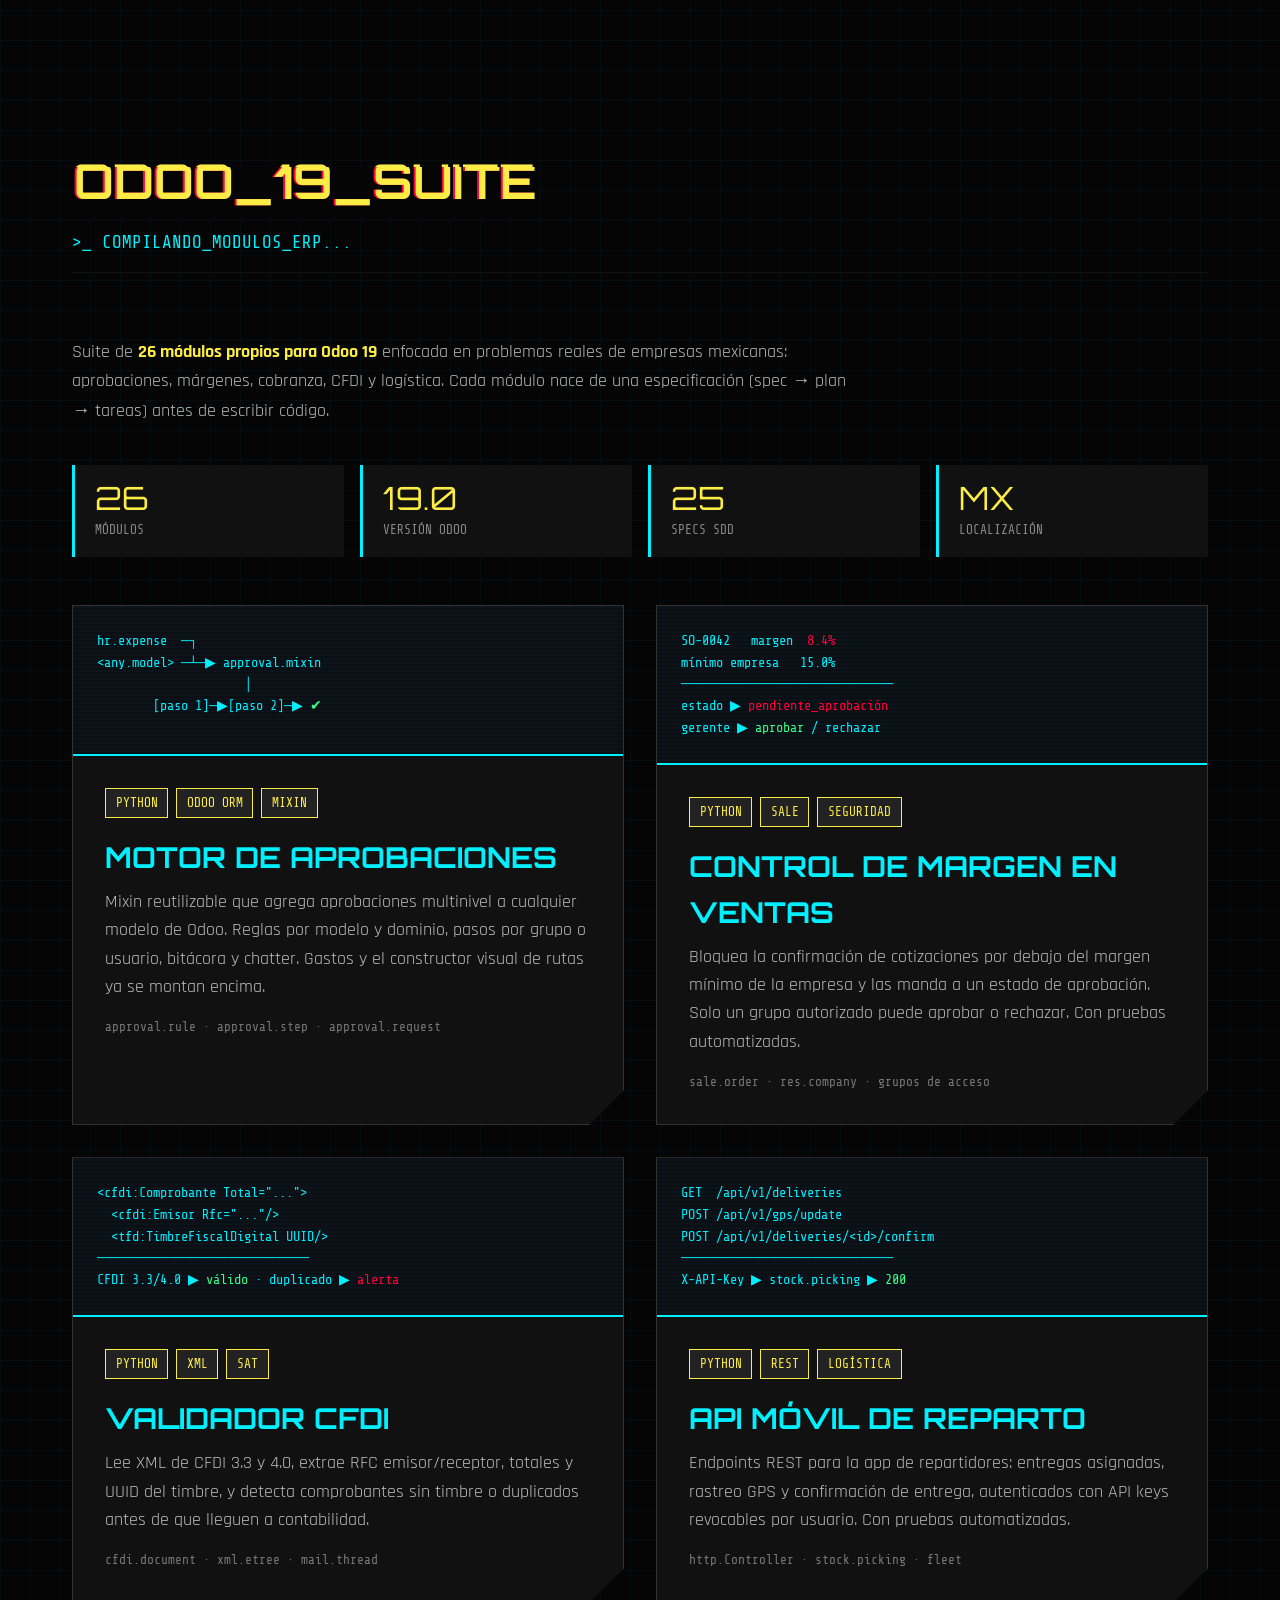
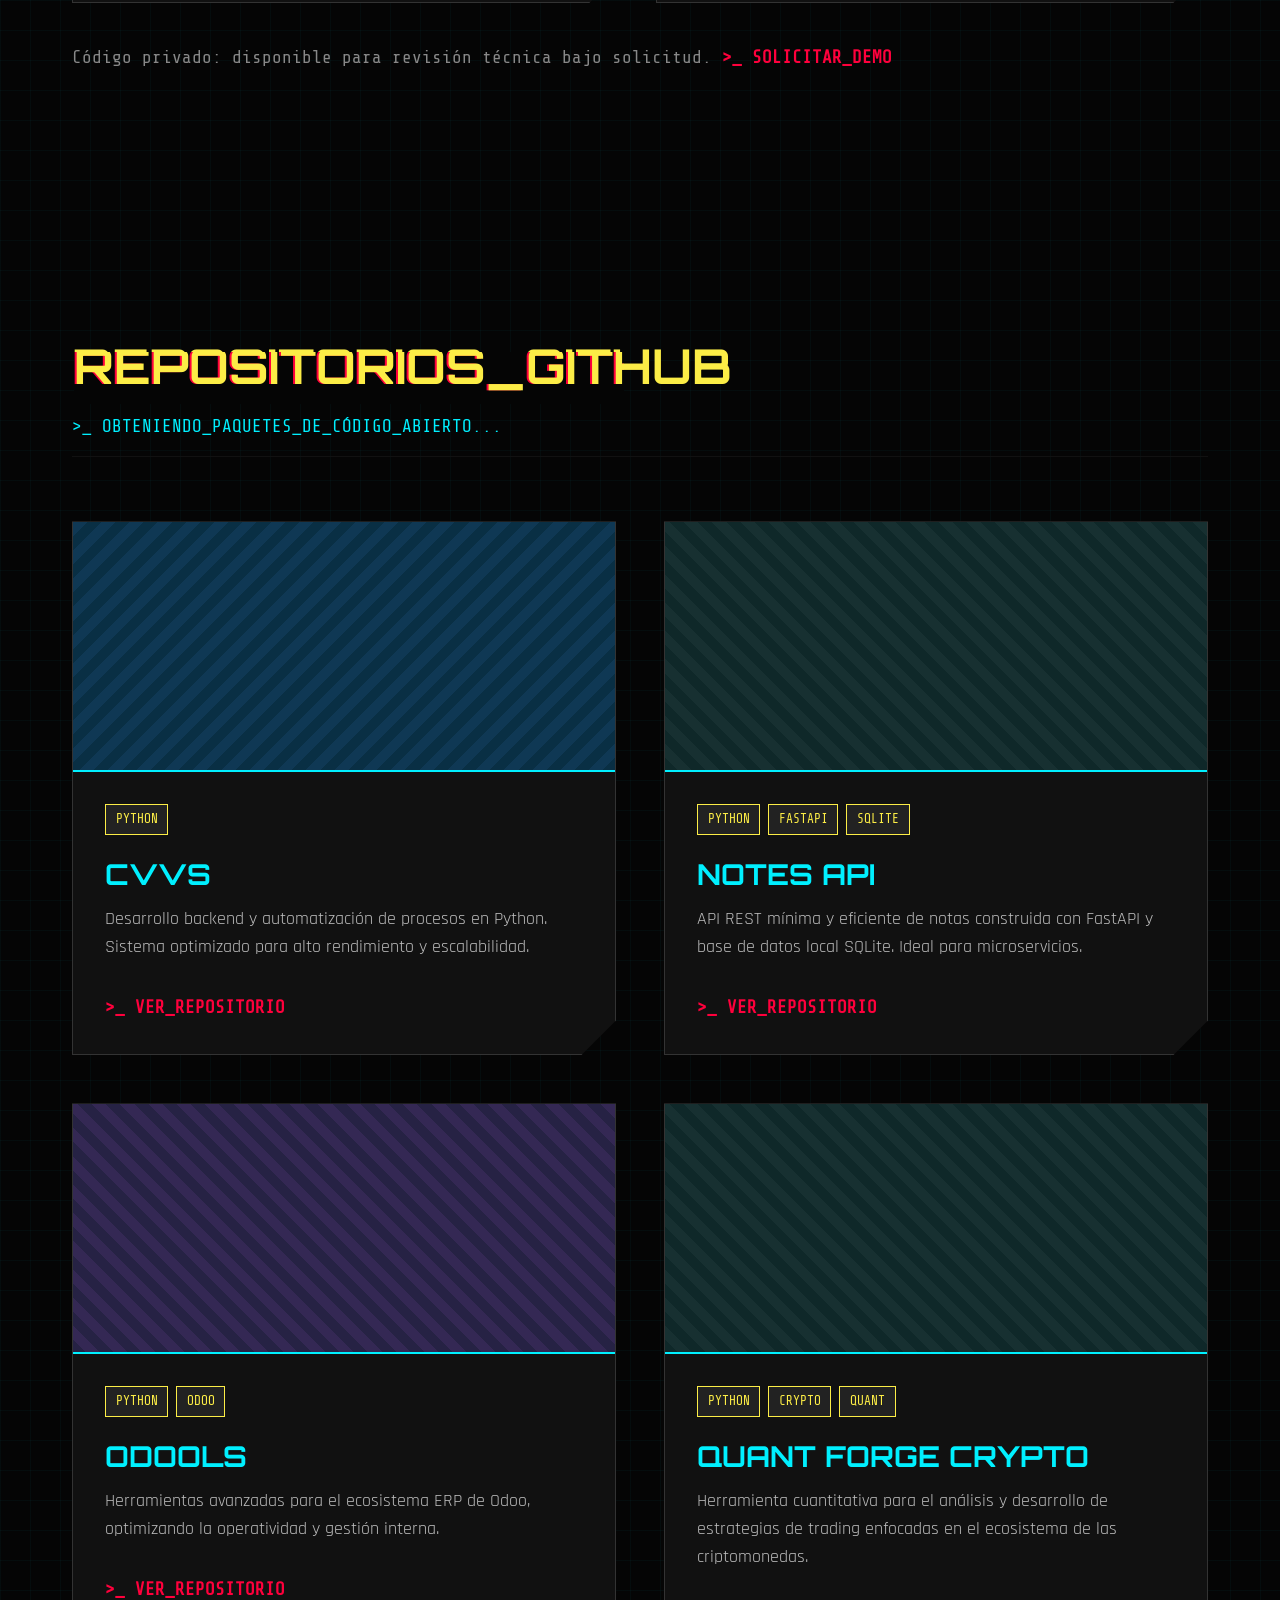
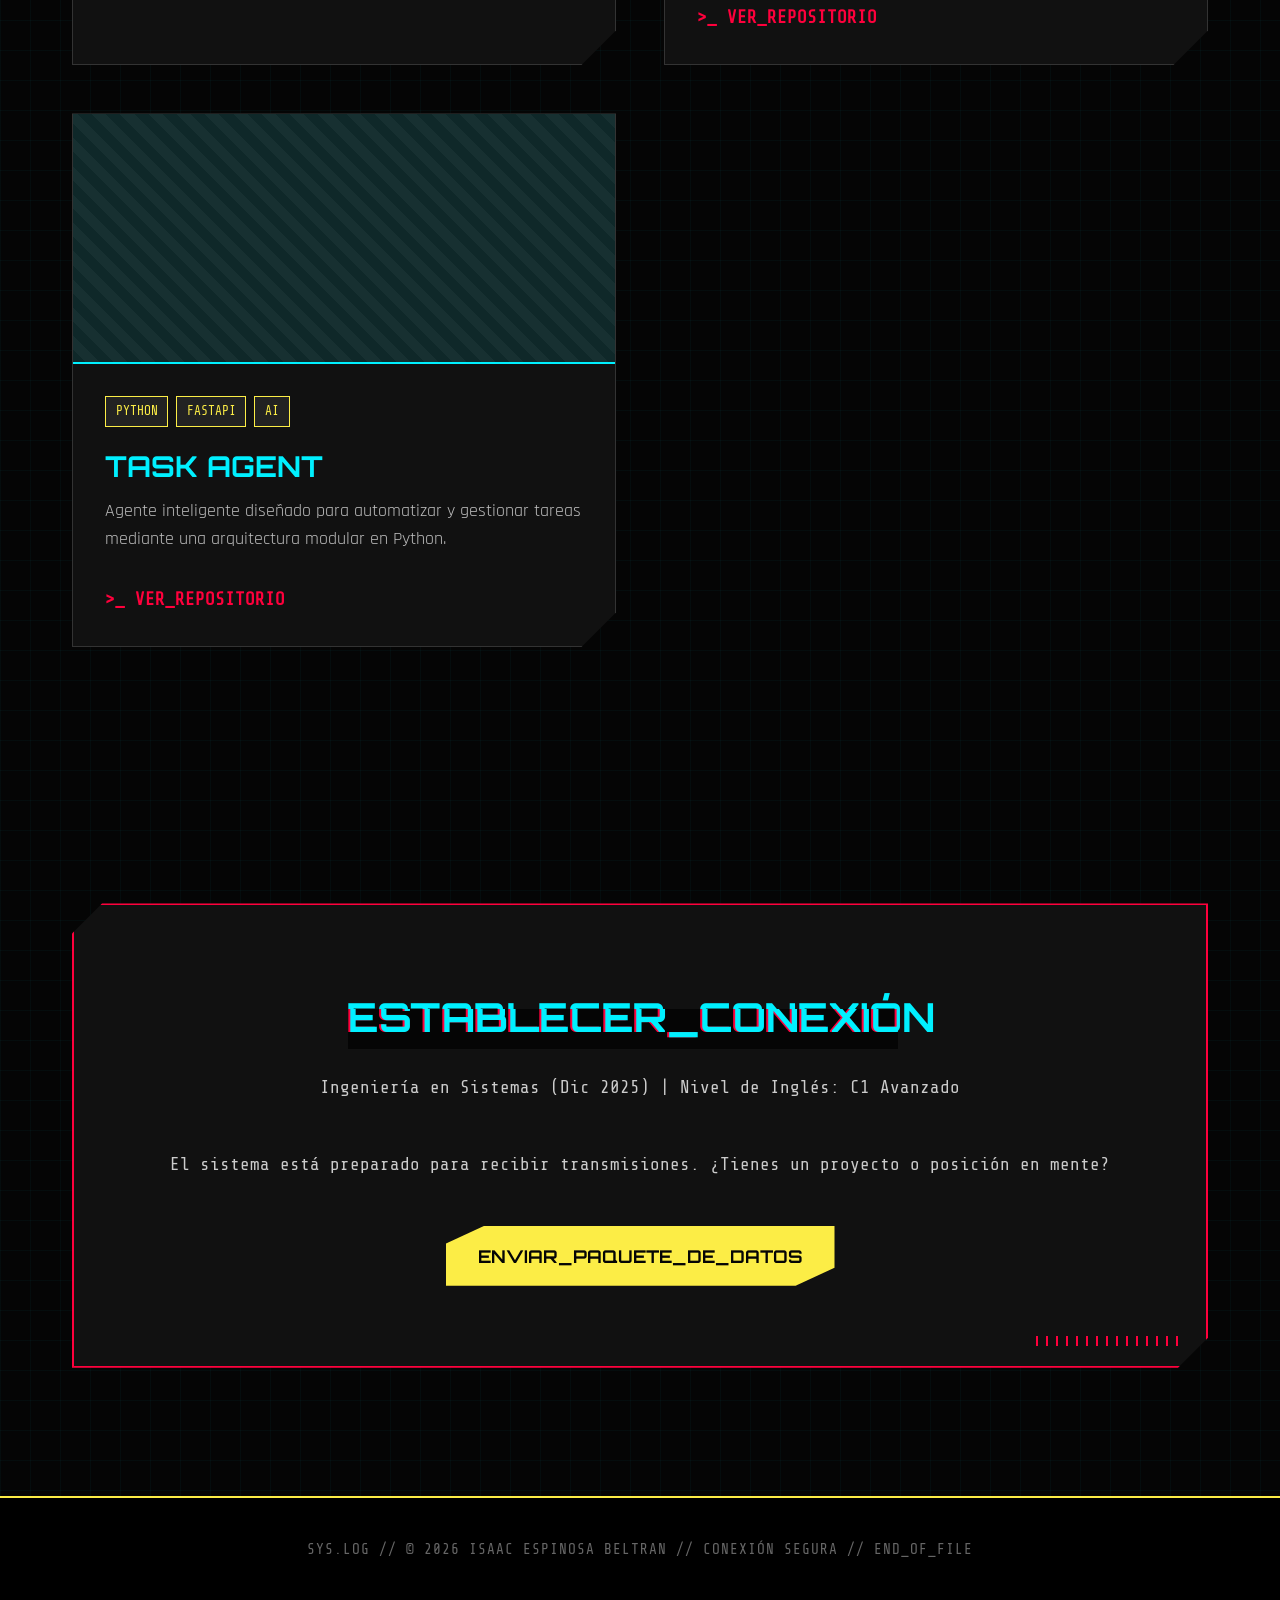
==== commit ffe11b3f: "Add Odoo 19 Suite section and fix mobile overflow - New ODOO_19_SUITE section (ES/EN) with suite sta" ====
--- a/index.html
+++ b/index.html
@@ -23,6 +23,7 @@
                 <li><a href="#inicio">[ INICIO ]</a></li>
                 <li><a href="#experiencia">[ EXPERIENCIA ]</a></li>
                 <li><a href="#habilidades">[ HABILIDADES ]</a></li>
+                <li><a href="#odoo">[ ODOO_SUITE ]</a></li>
                 <li><a href="#proyectos">[ PROYECTOS ]</a></li>
                 <li><a href="#contacto" class="btn-cyberpunk btn-small">INIT_CONTACT</a></li>
             </ul>
@@ -121,6 +122,70 @@
             </div>
         </section>
 
+        <!-- Odoo Suite -->
+        <section id="odoo" class="section">
+            <div class="section-header fade-in">
+                <h2 class="glitch" data-text="ODOO_19_SUITE">ODOO_19_SUITE</h2>
+                <p>&gt;_ COMPILANDO_MODULOS_ERP...</p>
+            </div>
+            <p class="odoo-intro fade-in">Suite de <strong>26 módulos propios para Odoo 19</strong> enfocada en problemas reales de empresas mexicanas: aprobaciones, márgenes, cobranza, CFDI y logística. Cada módulo nace de una especificación (spec → plan → tareas) antes de escribir código.</p>
+            <div class="odoo-stats fade-in"><div class="odoo-stat"><span class="odoo-stat-num">26</span><span class="odoo-stat-label">MÓDULOS</span></div><div class="odoo-stat"><span class="odoo-stat-num">19.0</span><span class="odoo-stat-label">VERSIÓN ODOO</span></div><div class="odoo-stat"><span class="odoo-stat-num">25</span><span class="odoo-stat-label">SPECS SDD</span></div><div class="odoo-stat"><span class="odoo-stat-num">MX</span><span class="odoo-stat-label">LOCALIZACIÓN</span></div></div>
+            <div class="odoo-grid">
+                <article class="odoo-card fade-in" style="transition-delay: 0.0s;">
+                    <pre class="odoo-visual" aria-hidden="true">hr.expense  ─┐
+&lt;any.model&gt; ─┴─▶ approval.mixin
+                     │
+        [paso 1]─▶[paso 2]─▶ <b>✔</b></pre>
+                    <div class="project-info">
+                        <div class="project-tags"><span class="tag">PYTHON</span><span class="tag">ODOO ORM</span><span class="tag">MIXIN</span></div>
+                        <h3>Motor de Aprobaciones</h3>
+                        <p>Mixin reutilizable que agrega aprobaciones multinivel a cualquier modelo de Odoo. Reglas por modelo y dominio, pasos por grupo o usuario, bitácora y chatter. Gastos y el constructor visual de rutas ya se montan encima.</p>
+                        <p class="odoo-stack">approval.rule · approval.step · approval.request</p>
+                    </div>
+                </article>
+                <article class="odoo-card fade-in" style="transition-delay: 0.1s;">
+                    <pre class="odoo-visual" aria-hidden="true">SO-0042   margen  <i>8.4%</i>
+mínimo empresa   15.0%
+──────────────────────────
+estado ▶ <i>pendiente_aprobación</i>
+gerente ▶ <b>aprobar</b> / rechazar</pre>
+                    <div class="project-info">
+                        <div class="project-tags"><span class="tag">PYTHON</span><span class="tag">SALE</span><span class="tag">SEGURIDAD</span></div>
+                        <h3>Control de Margen en Ventas</h3>
+                        <p>Bloquea la confirmación de cotizaciones por debajo del margen mínimo de la empresa y las manda a un estado de aprobación. Solo un grupo autorizado puede aprobar o rechazar. Con pruebas automatizadas.</p>
+                        <p class="odoo-stack">sale.order · res.company · grupos de acceso</p>
+                    </div>
+                </article>
+                <article class="odoo-card fade-in" style="transition-delay: 0.2s;">
+                    <pre class="odoo-visual" aria-hidden="true">&lt;cfdi:Comprobante Total="..."&gt;
+  &lt;cfdi:Emisor Rfc="..."/&gt;
+  &lt;tfd:TimbreFiscalDigital UUID/&gt;
+──────────────────────────
+CFDI 3.3/4.0 ▶ <b>válido</b> · duplicado ▶ <i>alerta</i></pre>
+                    <div class="project-info">
+                        <div class="project-tags"><span class="tag">PYTHON</span><span class="tag">XML</span><span class="tag">SAT</span></div>
+                        <h3>Validador CFDI</h3>
+                        <p>Lee XML de CFDI 3.3 y 4.0, extrae RFC emisor/receptor, totales y UUID del timbre, y detecta comprobantes sin timbre o duplicados antes de que lleguen a contabilidad.</p>
+                        <p class="odoo-stack">cfdi.document · xml.etree · mail.thread</p>
+                    </div>
+                </article>
+                <article class="odoo-card fade-in" style="transition-delay: 0.3s;">
+                    <pre class="odoo-visual" aria-hidden="true">GET  /api/v1/deliveries
+POST /api/v1/gps/update
+POST /api/v1/deliveries/&lt;id&gt;/confirm
+──────────────────────────
+X-API-Key ▶ stock.picking ▶ <b>200</b></pre>
+                    <div class="project-info">
+                        <div class="project-tags"><span class="tag">PYTHON</span><span class="tag">REST</span><span class="tag">LOGÍSTICA</span></div>
+                        <h3>API Móvil de Reparto</h3>
+                        <p>Endpoints REST para la app de repartidores: entregas asignadas, rastreo GPS y confirmación de entrega, autenticados con API keys revocables por usuario. Con pruebas automatizadas.</p>
+                        <p class="odoo-stack">http.Controller · stock.picking · fleet</p>
+                    </div>
+                </article>
+            </div>
+            <p class="odoo-cta fade-in">Código privado: disponible para revisión técnica bajo solicitud. <a href="#contacto" class="project-link">&gt;_ SOLICITAR_DEMO</a></p>
+        </section>
+
         <!-- Sección Proyectos -->
         <section id="proyectos" class="section">
             <div class="section-header fade-in">
--- a/style.css
+++ b/style.css
@@ -153,12 +153,13 @@
 
 .nav-links {
     display: flex;
-    gap: 2rem;
+    gap: 1.5rem;
     list-style: none;
     align-items: center;
 }
 
 .nav-links a {
+    white-space: nowrap;
     font-family: var(--font-mono);
     color: var(--cp-blue);
     text-decoration: none;
@@ -609,7 +610,11 @@
     }
     
     .projects-grid {
-        grid-template-columns: 1fr;
+        grid-template-columns: minmax(0, 1fr);
+    }
+
+    .project-tags {
+        flex-wrap: wrap;
     }
     
     .hero-actions {
@@ -617,3 +622,151 @@
         align-items: flex-start;
     }
 }
+
+/* Sección Odoo Suite */
+.odoo-intro {
+    max-width: 780px;
+    color: #bbb;
+    font-size: 1.15rem;
+    margin-bottom: 2.5rem;
+}
+
+.odoo-intro strong {
+    color: var(--cp-yellow);
+}
+
+.odoo-stats {
+    display: grid;
+    grid-template-columns: repeat(4, 1fr);
+    gap: 1rem;
+    margin-bottom: 3rem;
+}
+
+.odoo-stat {
+    background: var(--cp-gray);
+    border-left: 3px solid var(--cp-blue);
+    padding: 1rem 1.25rem;
+    display: flex;
+    flex-direction: column;
+}
+
+.odoo-stat-num {
+    font-family: var(--font-heading);
+    font-size: 2rem;
+    color: var(--cp-yellow);
+    line-height: 1.1;
+}
+
+.odoo-stat-label {
+    font-family: var(--font-mono);
+    font-size: 0.8rem;
+    color: #888;
+    margin-top: 0.25rem;
+}
+
+.odoo-grid {
+    display: grid;
+    grid-template-columns: repeat(auto-fit, minmax(min(100%, 360px), 1fr));
+    gap: 2rem;
+}
+
+.odoo-card {
+    background: var(--cp-gray);
+    border: 1px solid #333;
+    clip-path: polygon(0 0, 100% 0, 100% calc(100% - 35px), calc(100% - 35px) 100%, 0 100%);
+    transition: var(--transition);
+    display: flex;
+    flex-direction: column;
+    min-width: 0;
+}
+
+.odoo-card:hover {
+    border-color: var(--cp-yellow);
+    transform: translateY(-5px);
+}
+
+.odoo-visual {
+    margin: 0;
+    padding: 1.5rem;
+    min-height: 150px;
+    background: repeating-linear-gradient(0deg, #0a0f14, #0a0f14 2px, #0c131a 2px, #0c131a 4px);
+    border-bottom: 2px solid var(--cp-blue);
+    font-family: var(--font-mono);
+    font-size: 0.85rem;
+    line-height: 1.6;
+    color: var(--cp-blue);
+    white-space: pre;
+    overflow-x: auto;
+}
+
+.odoo-visual b {
+    color: #39ff88;
+    font-weight: normal;
+}
+
+.odoo-visual i {
+    color: var(--cp-red);
+    font-style: normal;
+}
+
+.odoo-card .project-tags {
+    flex-wrap: wrap;
+}
+
+.odoo-card .project-info p {
+    margin-bottom: 1rem;
+}
+
+.odoo-card .project-info .odoo-stack {
+    font-family: var(--font-mono);
+    font-size: 0.8rem;
+    color: #777;
+    margin-bottom: 0;
+}
+
+.odoo-cta {
+    margin-top: 2.5rem;
+    font-family: var(--font-mono);
+    color: #888;
+}
+
+@media (max-width: 768px) {
+    .section-header h2,
+    .contact-card h2 {
+        font-size: clamp(1.4rem, 7vw, 2.2rem);
+        overflow-wrap: anywhere;
+    }
+
+    .hero .hero-subtitle {
+        font-size: 6vw;
+    }
+
+    .section-header p,
+    .terminal-badge,
+    .contact-card .btn-cyberpunk {
+        overflow-wrap: anywhere;
+        letter-spacing: 0;
+    }
+
+    .contact-card {
+        padding: 3rem 1.25rem;
+    }
+
+    .contact-card .btn-cyberpunk {
+        max-width: 100%;
+        white-space: normal;
+    }
+
+    .project-info h3 {
+        font-size: 1.4rem;
+    }
+
+    .odoo-stats {
+        grid-template-columns: repeat(2, 1fr);
+    }
+
+    .odoo-visual {
+        font-size: 0.72rem;
+        padding: 1rem;
+    }
+}
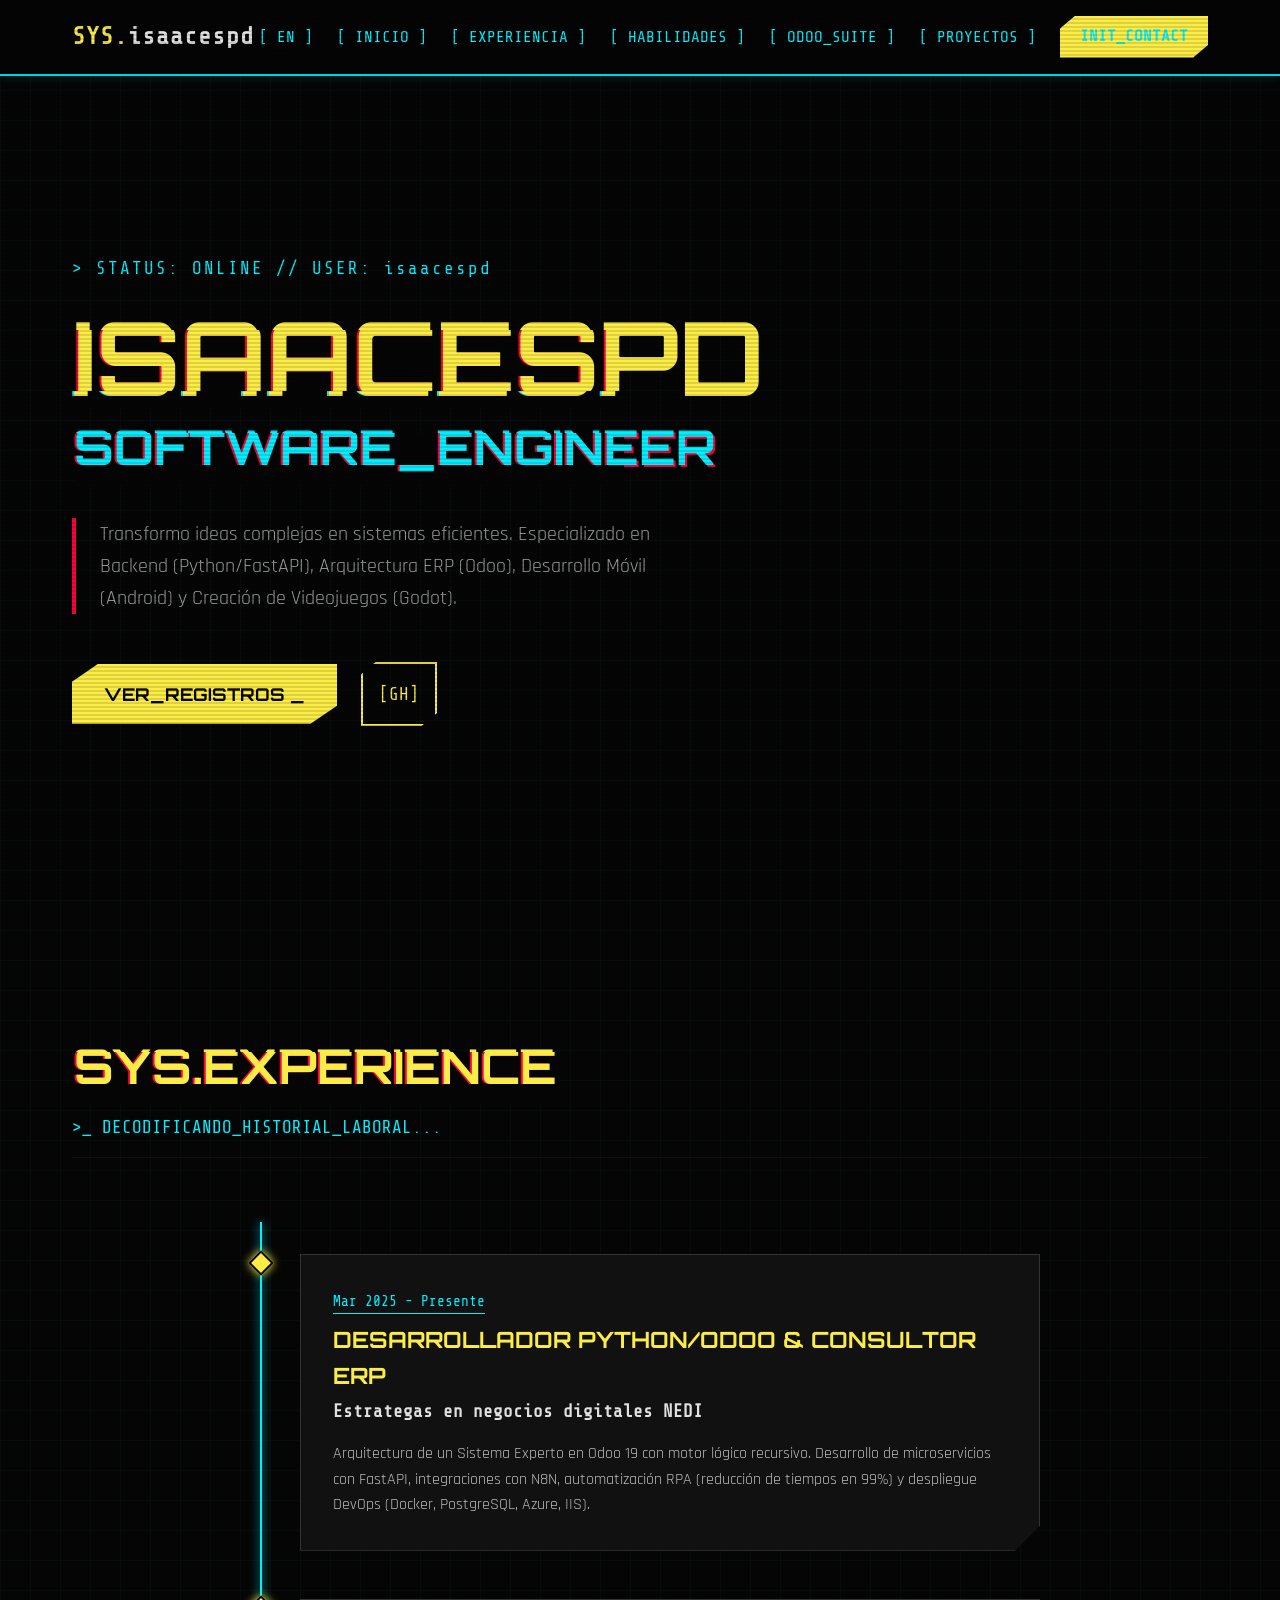
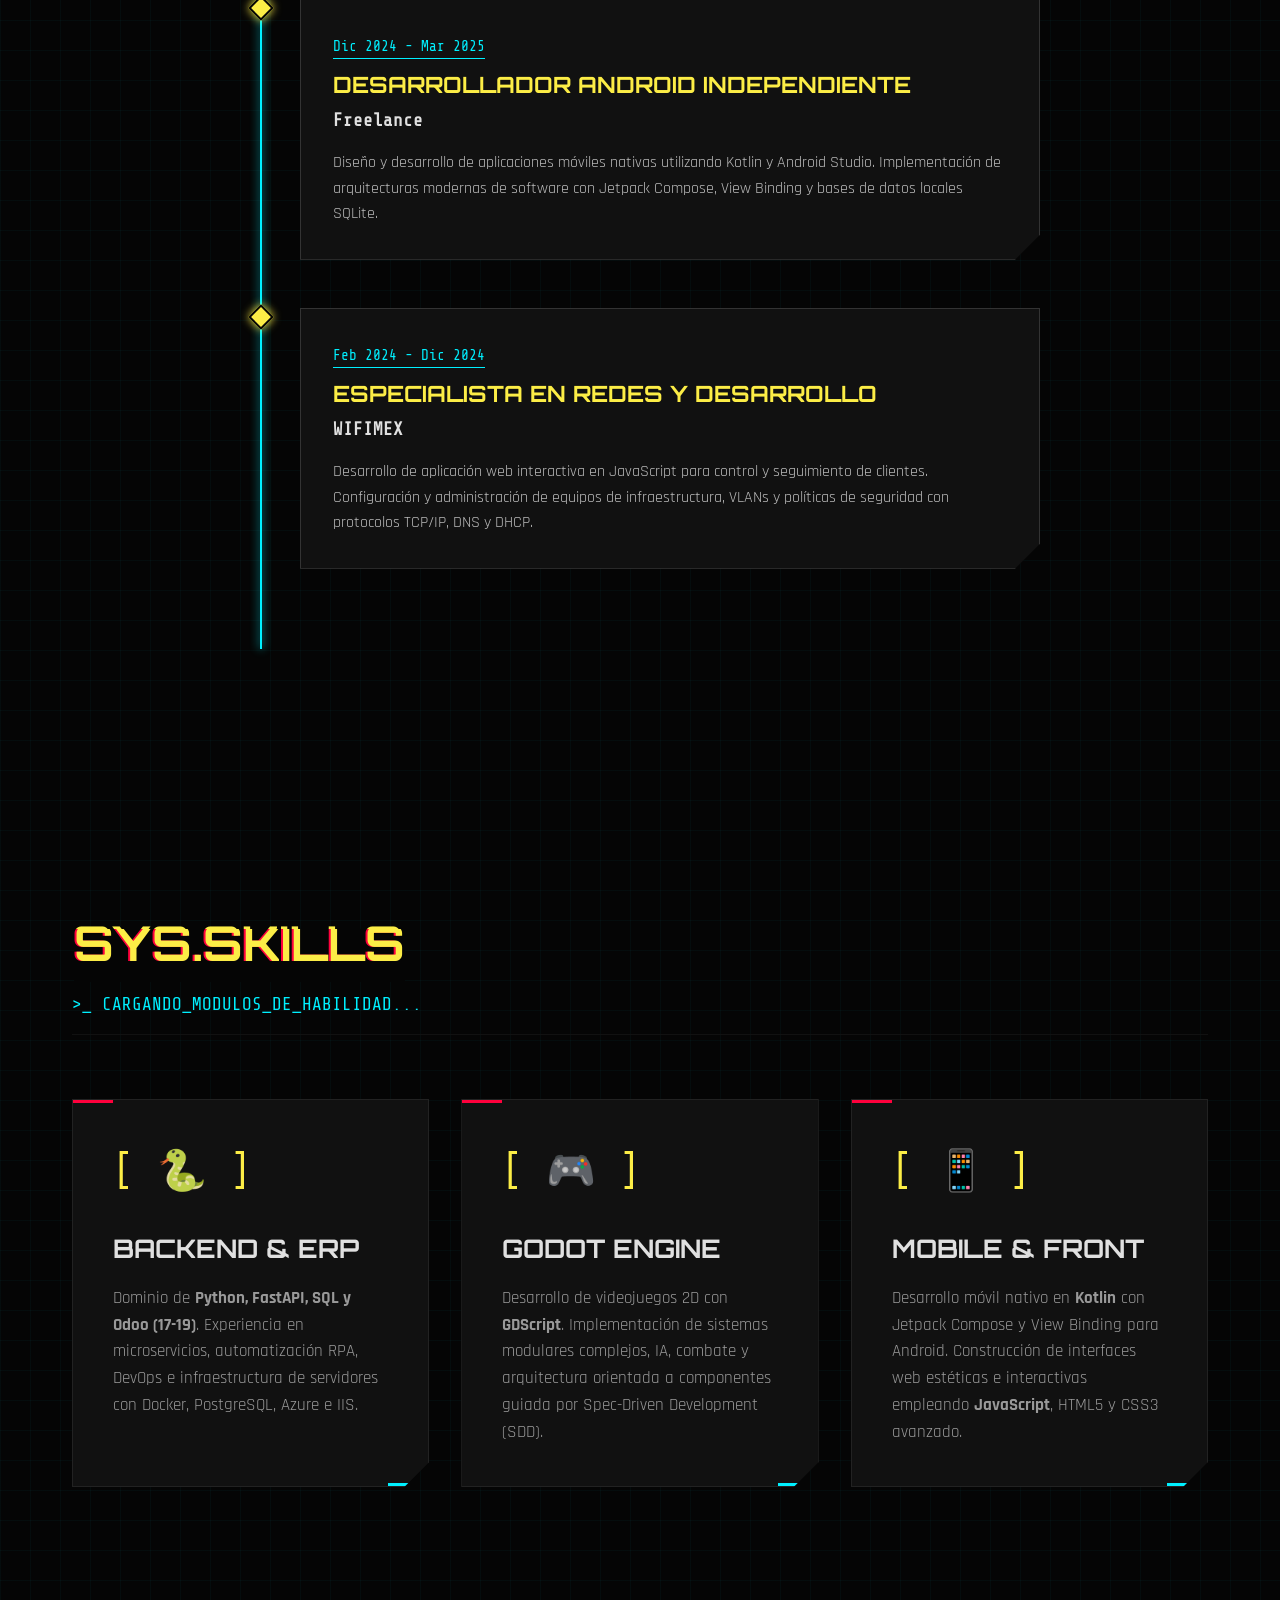
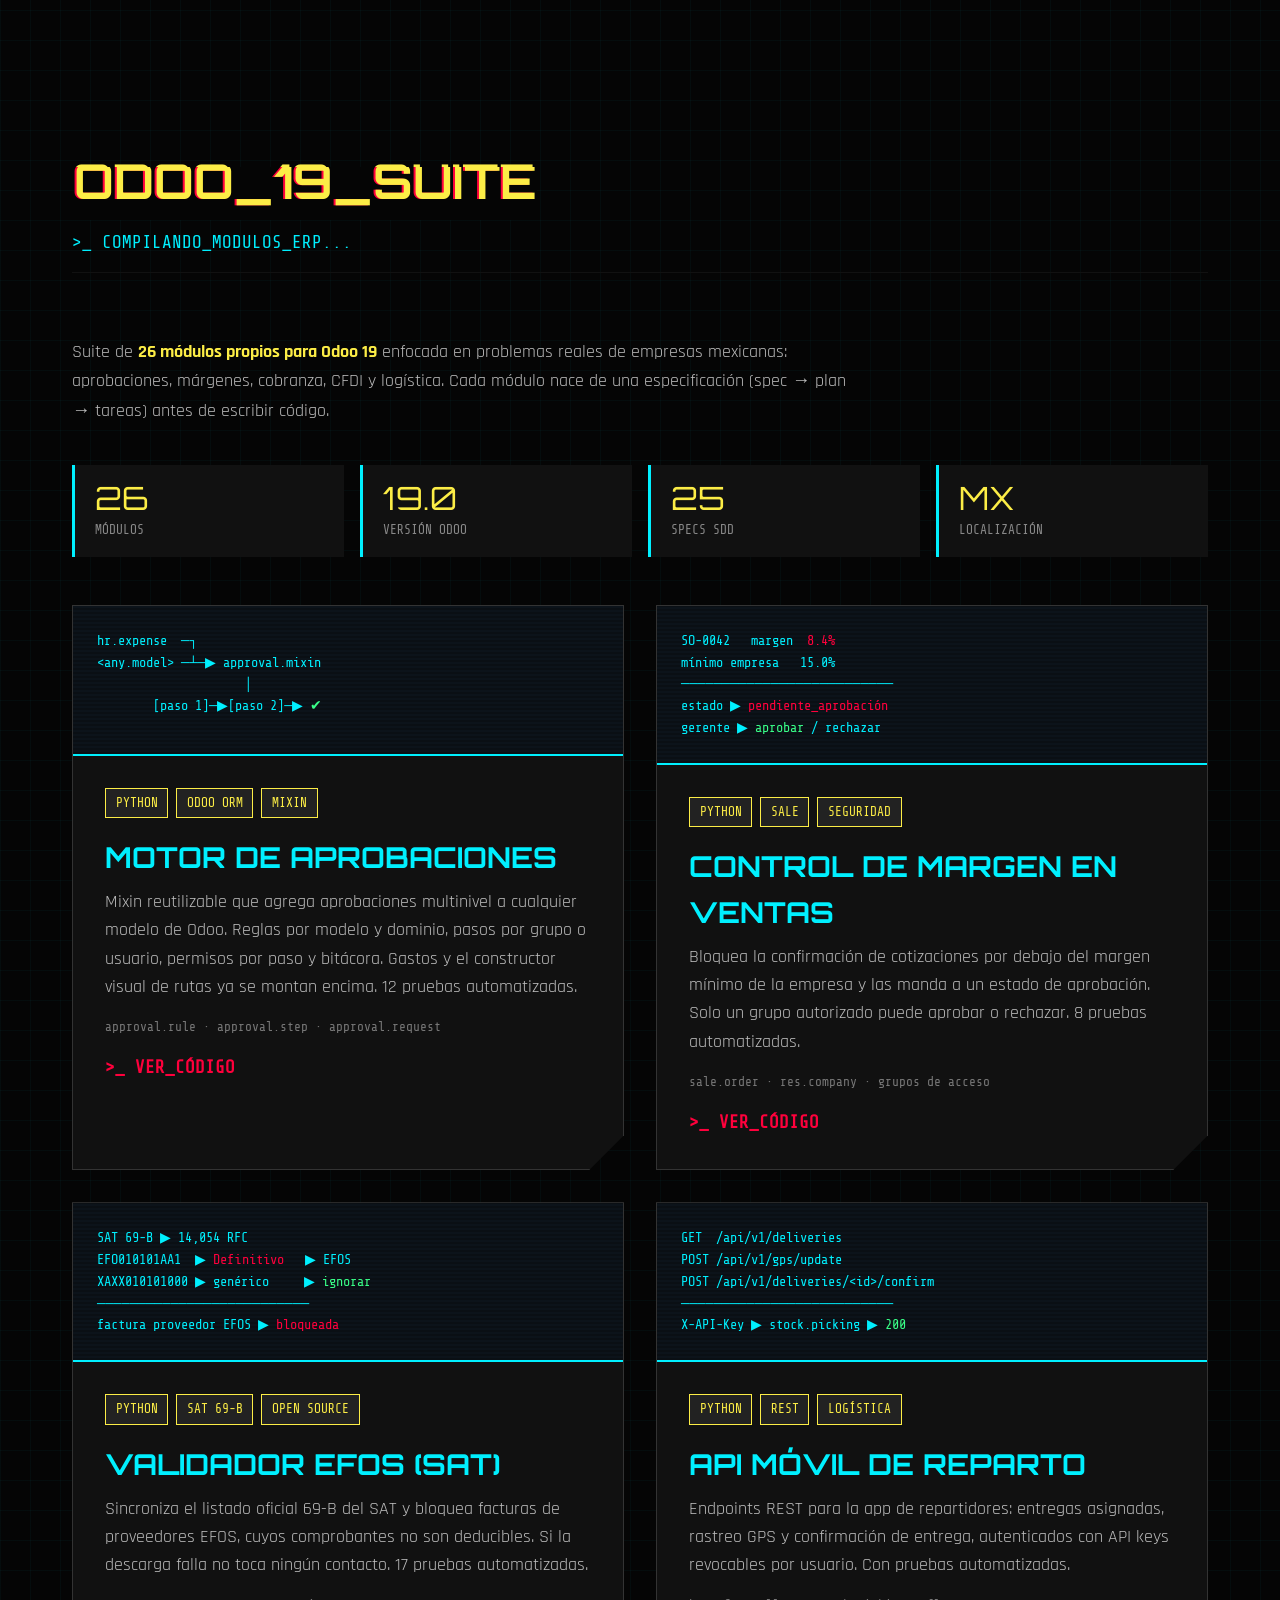
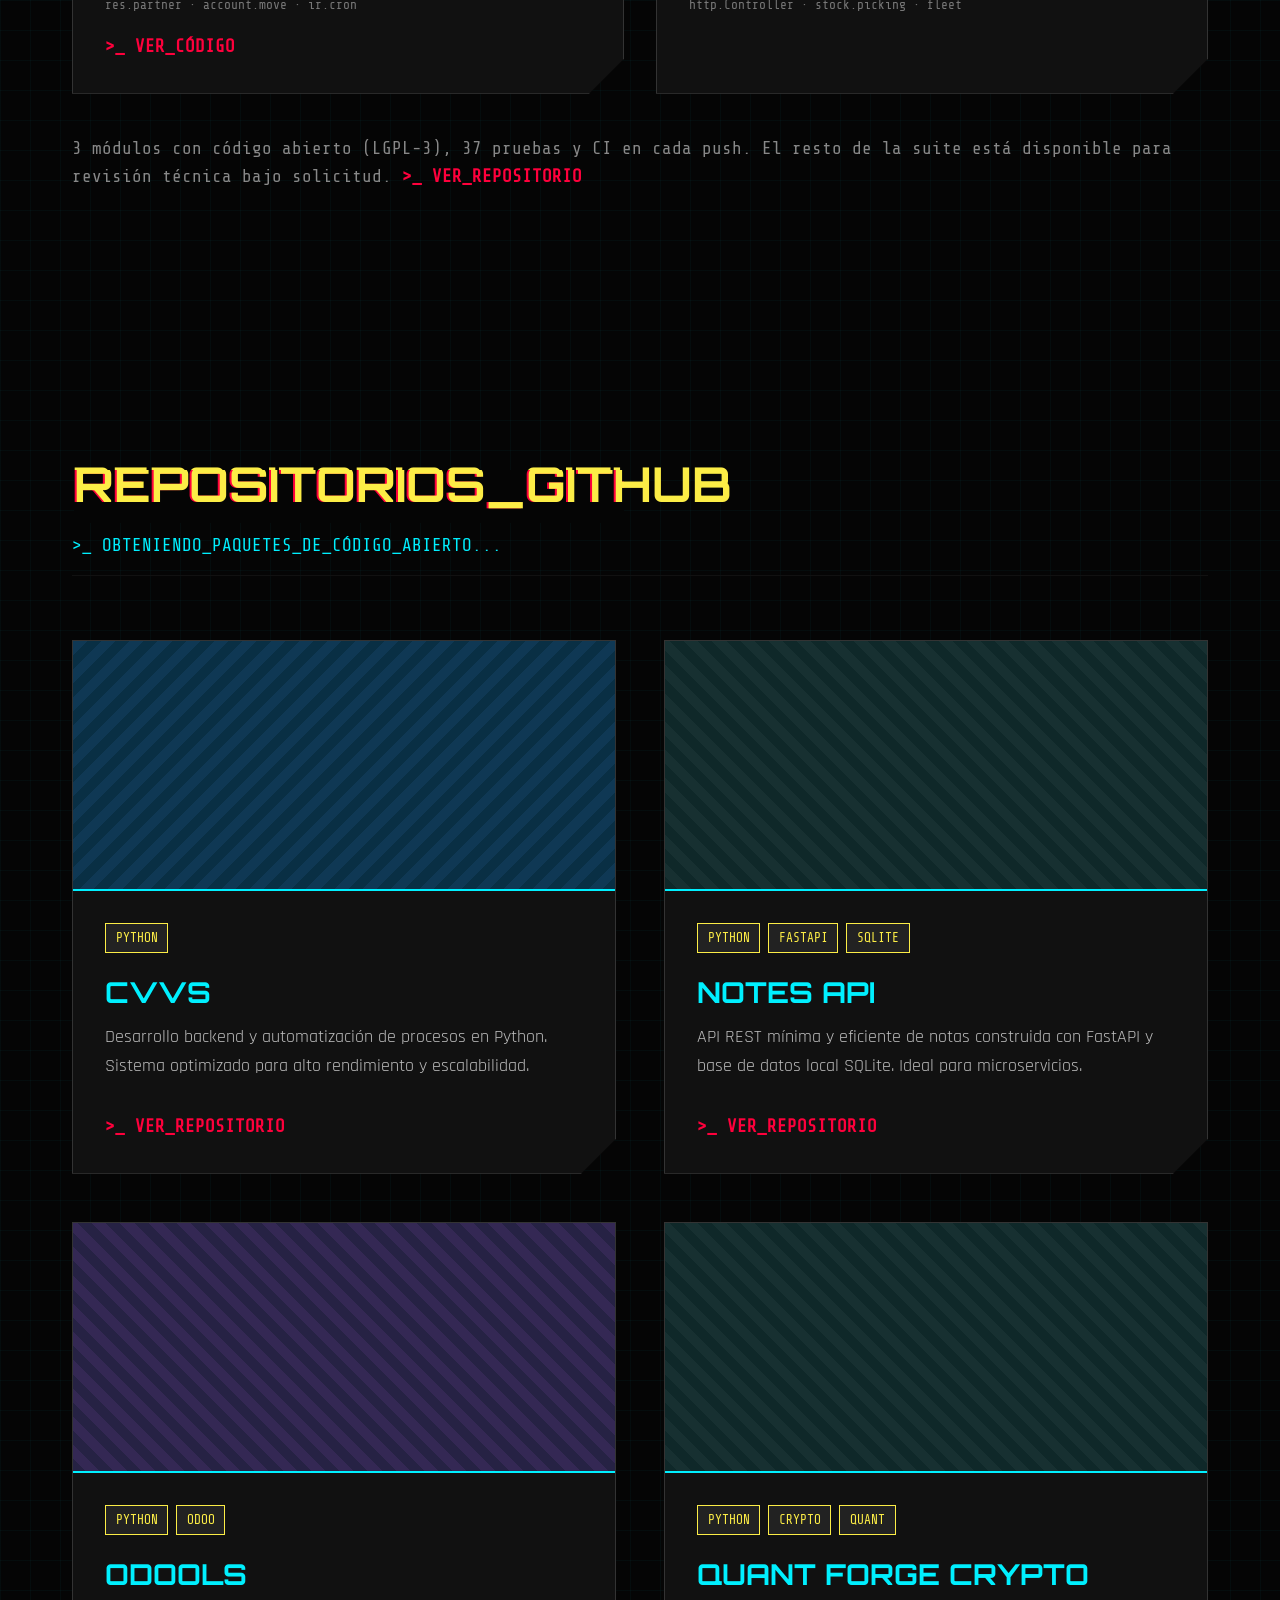
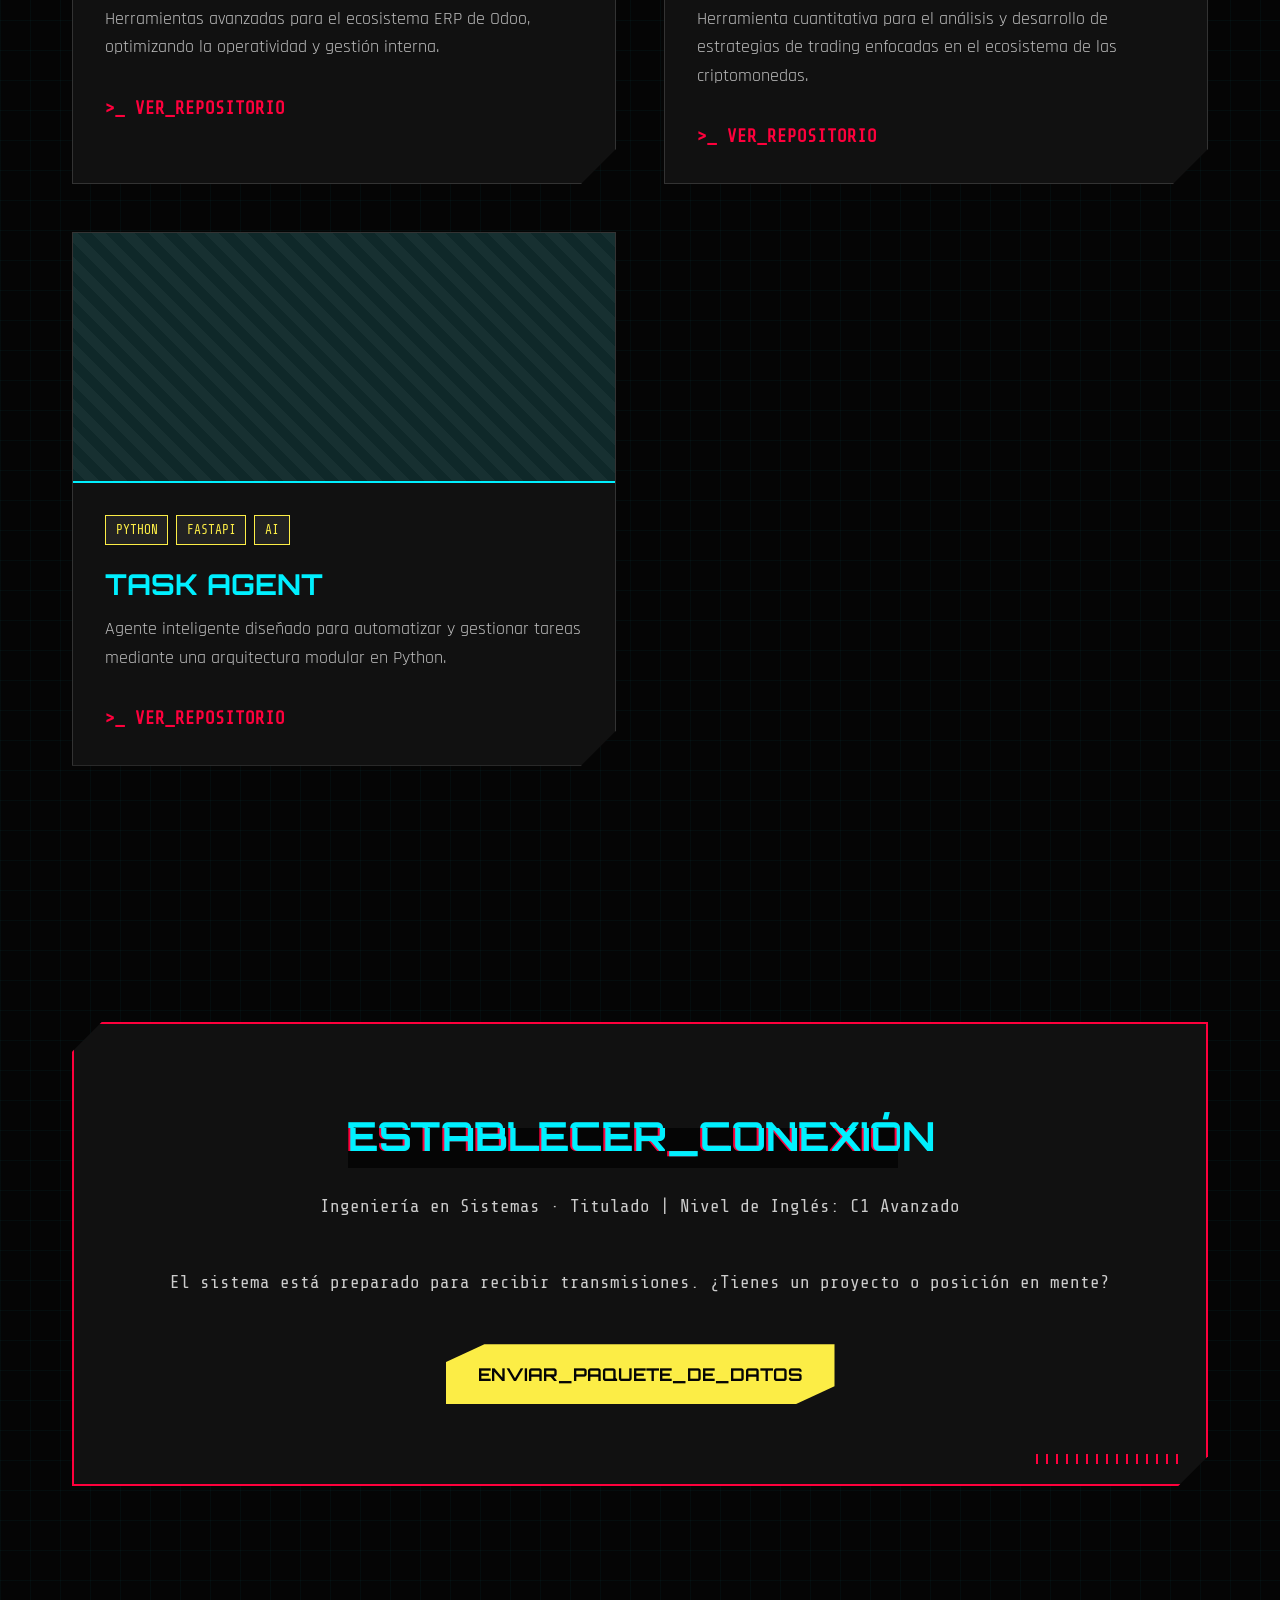
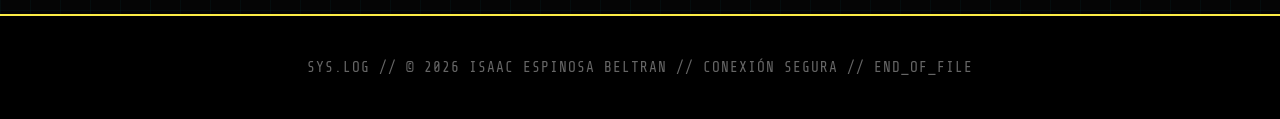
==== commit 80d450be: "Link open-source Odoo addons, add EFOS card, mark degree as graduated - Replace CFDI Validator card " ====
--- a/index.html
+++ b/index.html
@@ -139,8 +139,9 @@
                     <div class="project-info">
                         <div class="project-tags"><span class="tag">PYTHON</span><span class="tag">ODOO ORM</span><span class="tag">MIXIN</span></div>
                         <h3>Motor de Aprobaciones</h3>
-                        <p>Mixin reutilizable que agrega aprobaciones multinivel a cualquier modelo de Odoo. Reglas por modelo y dominio, pasos por grupo o usuario, bitácora y chatter. Gastos y el constructor visual de rutas ya se montan encima.</p>
+                        <p>Mixin reutilizable que agrega aprobaciones multinivel a cualquier modelo de Odoo. Reglas por modelo y dominio, pasos por grupo o usuario, permisos por paso y bitácora. Gastos y el constructor visual de rutas ya se montan encima. 12 pruebas automatizadas.</p>
                         <p class="odoo-stack">approval.rule · approval.step · approval.request</p>
+                        <a href="https://github.com/Isaacespd/odoo19-mx-addons/tree/main/base_approval_engine" target="_blank" rel="noopener" class="project-link">&gt;_ VER_CÓDIGO</a>
                     </div>
                 </article>
                 <article class="odoo-card fade-in" style="transition-delay: 0.1s;">
@@ -152,21 +153,23 @@
                     <div class="project-info">
                         <div class="project-tags"><span class="tag">PYTHON</span><span class="tag">SALE</span><span class="tag">SEGURIDAD</span></div>
                         <h3>Control de Margen en Ventas</h3>
-                        <p>Bloquea la confirmación de cotizaciones por debajo del margen mínimo de la empresa y las manda a un estado de aprobación. Solo un grupo autorizado puede aprobar o rechazar. Con pruebas automatizadas.</p>
+                        <p>Bloquea la confirmación de cotizaciones por debajo del margen mínimo de la empresa y las manda a un estado de aprobación. Solo un grupo autorizado puede aprobar o rechazar. 8 pruebas automatizadas.</p>
                         <p class="odoo-stack">sale.order · res.company · grupos de acceso</p>
+                        <a href="https://github.com/Isaacespd/odoo19-mx-addons/tree/main/sale_margin_approval" target="_blank" rel="noopener" class="project-link">&gt;_ VER_CÓDIGO</a>
                     </div>
                 </article>
                 <article class="odoo-card fade-in" style="transition-delay: 0.2s;">
-                    <pre class="odoo-visual" aria-hidden="true">&lt;cfdi:Comprobante Total="..."&gt;
-  &lt;cfdi:Emisor Rfc="..."/&gt;
-  &lt;tfd:TimbreFiscalDigital UUID/&gt;
+                    <pre class="odoo-visual" aria-hidden="true">SAT 69-B ▶ 14,054 RFC
+EFO010101AA1  ▶ <i>Definitivo</i>   ▶ EFOS
+XAXX010101000 ▶ genérico     ▶ <b>ignorar</b>
 ──────────────────────────
-CFDI 3.3/4.0 ▶ <b>válido</b> · duplicado ▶ <i>alerta</i></pre>
-                    <div class="project-info">
-                        <div class="project-tags"><span class="tag">PYTHON</span><span class="tag">XML</span><span class="tag">SAT</span></div>
-                        <h3>Validador CFDI</h3>
-                        <p>Lee XML de CFDI 3.3 y 4.0, extrae RFC emisor/receptor, totales y UUID del timbre, y detecta comprobantes sin timbre o duplicados antes de que lleguen a contabilidad.</p>
-                        <p class="odoo-stack">cfdi.document · xml.etree · mail.thread</p>
+factura proveedor EFOS ▶ <i>bloqueada</i></pre>
+                    <div class="project-info">
+                        <div class="project-tags"><span class="tag">PYTHON</span><span class="tag">SAT 69-B</span><span class="tag">OPEN SOURCE</span></div>
+                        <h3>Validador EFOS (SAT)</h3>
+                        <p>Sincroniza el listado oficial 69-B del SAT y bloquea facturas de proveedores EFOS, cuyos comprobantes no son deducibles. Si la descarga falla no toca ningún contacto. 17 pruebas automatizadas.</p>
+                        <p class="odoo-stack">res.partner · account.move · ir.cron</p>
+                        <a href="https://github.com/Isaacespd/odoo19-mx-addons/tree/main/l10n_mx_partner_validator" target="_blank" rel="noopener" class="project-link">&gt;_ VER_CÓDIGO</a>
                     </div>
                 </article>
                 <article class="odoo-card fade-in" style="transition-delay: 0.3s;">
@@ -183,7 +186,7 @@
                     </div>
                 </article>
             </div>
-            <p class="odoo-cta fade-in">Código privado: disponible para revisión técnica bajo solicitud. <a href="#contacto" class="project-link">&gt;_ SOLICITAR_DEMO</a></p>
+            <p class="odoo-cta fade-in">3 módulos con código abierto (LGPL-3), 37 pruebas y CI en cada push. El resto de la suite está disponible para revisión técnica bajo solicitud. <a href="https://github.com/Isaacespd/odoo19-mx-addons" target="_blank" rel="noopener" class="project-link">&gt;_ VER_REPOSITORIO</a></p>
         </section>
 
         <!-- Sección Proyectos -->
@@ -282,7 +285,7 @@
         <section id="contacto" class="section">
             <div class="contact-card fade-in">
                 <h2 class="glitch" data-text="ESTABLECER_CONEXIÓN">ESTABLECER_CONEXIÓN</h2>
-                <p>Ingeniería en Sistemas (Dic 2025) | Nivel de Inglés: C1 Avanzado</p>
+                <p>Ingeniería en Sistemas · Titulado | Nivel de Inglés: C1 Avanzado</p>
                 <p>El sistema está preparado para recibir transmisiones. ¿Tienes un proyecto o posición en mente?</p>
                 <a href="mailto:isaacespinosabel@gmail.com" class="btn-cyberpunk">ENVIAR_PAQUETE_DE_DATOS</a>
                 <div class="deco-lines"></div>
--- a/style.css
+++ b/style.css
@@ -770,3 +770,7 @@
         padding: 1rem;
     }
 }
+
+.odoo-card .project-link {
+    margin-top: 1rem;
+}
